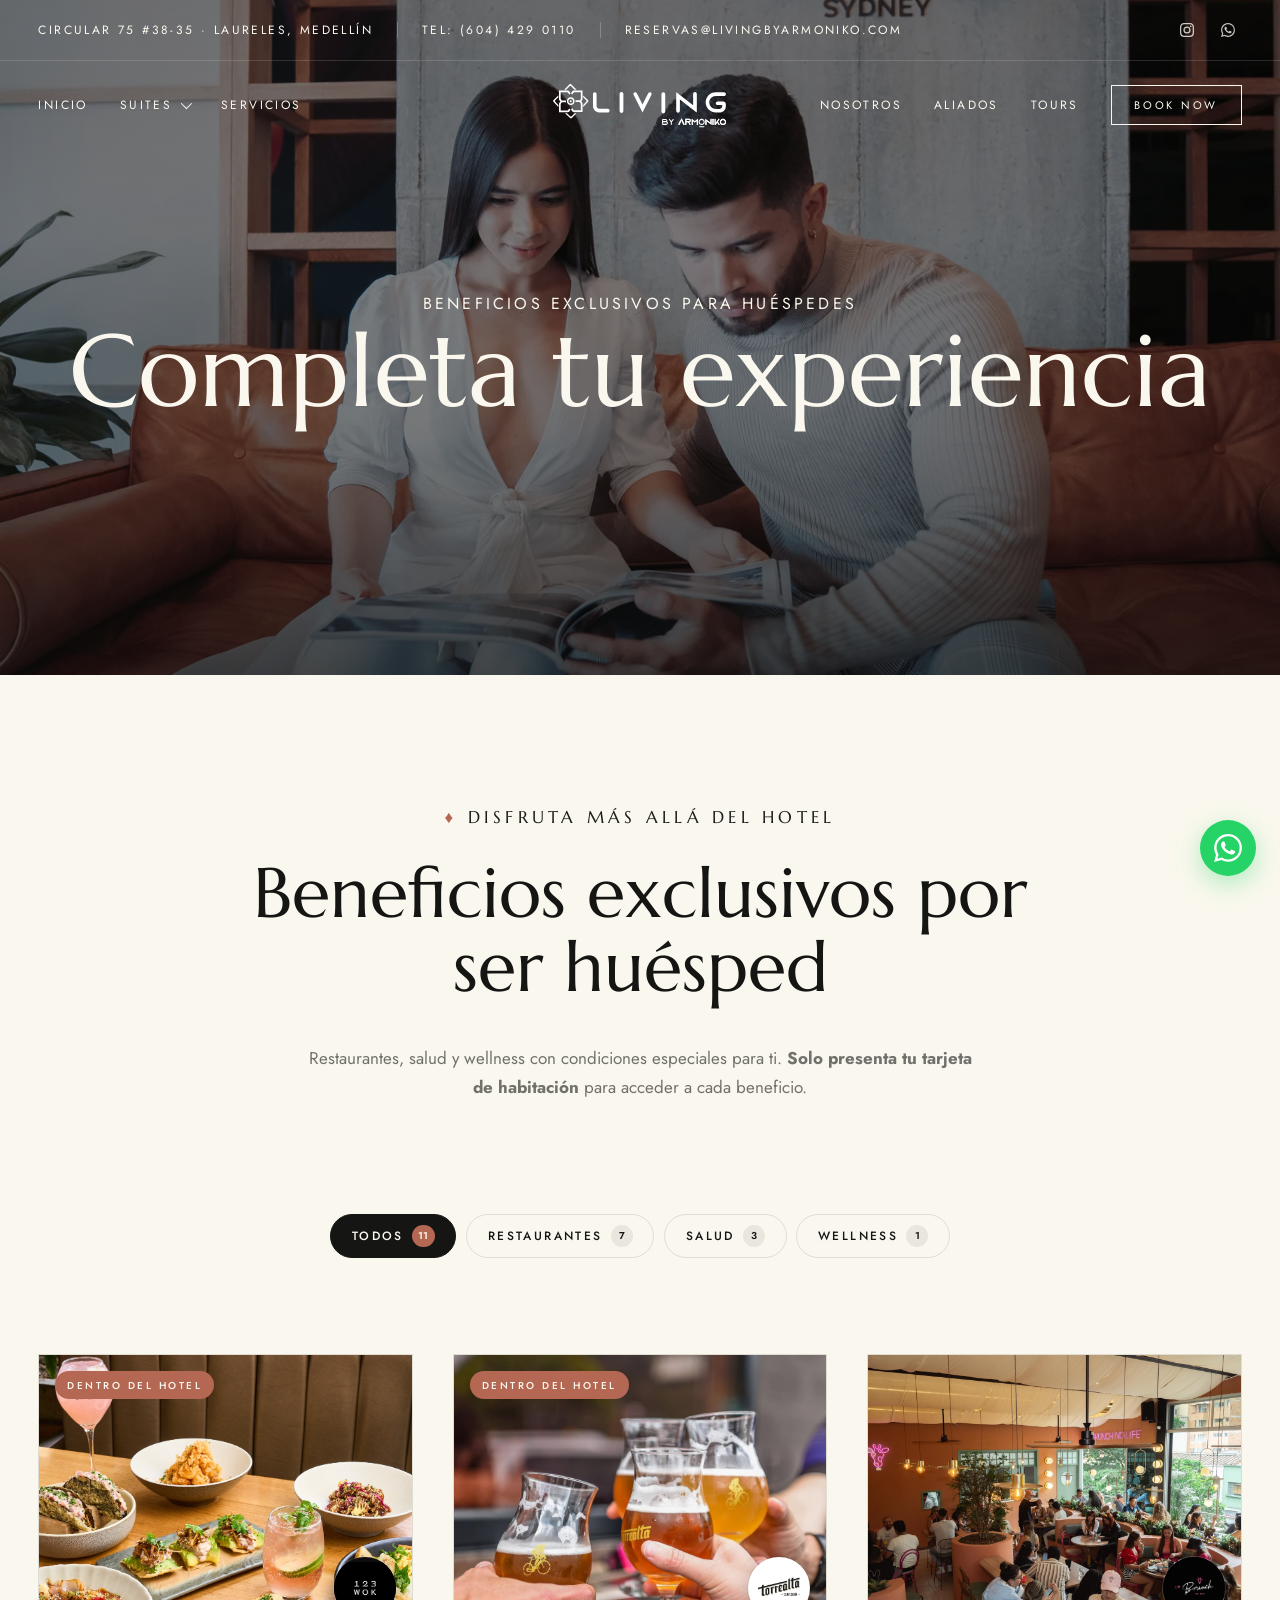
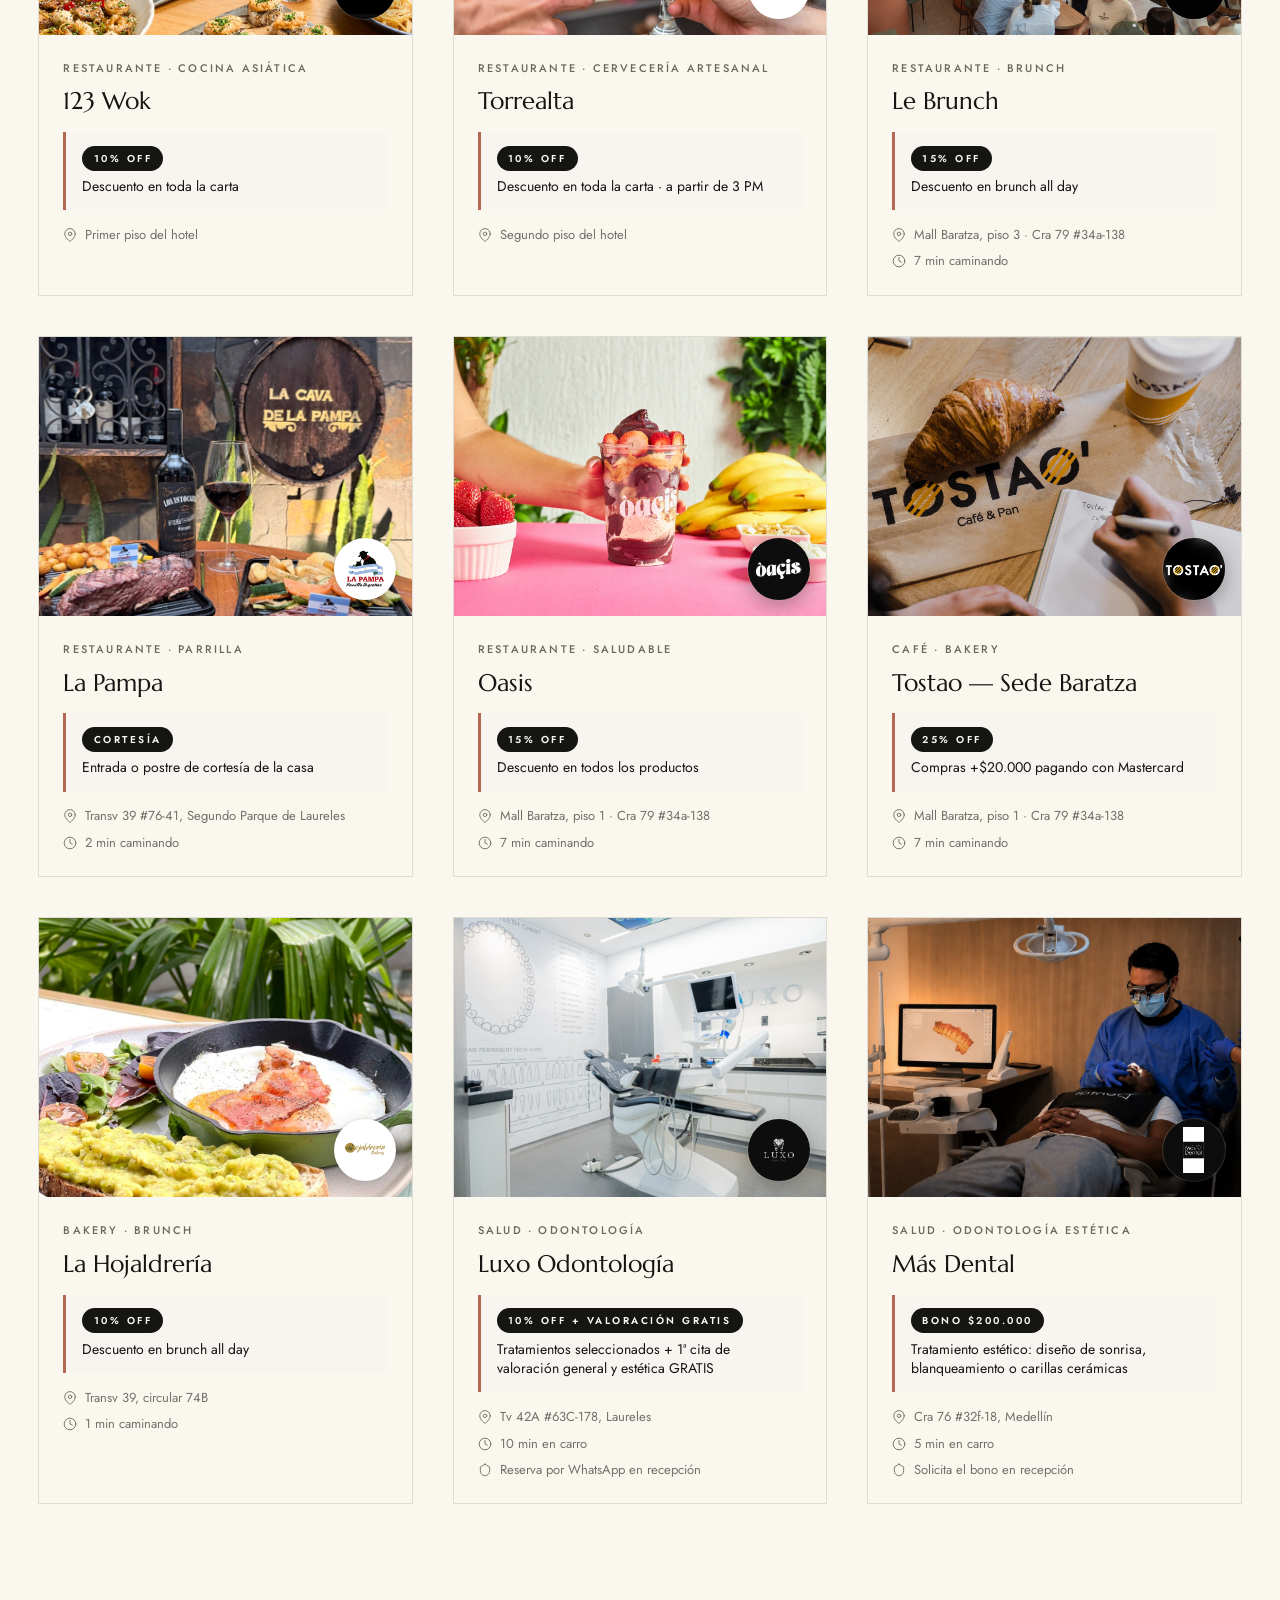
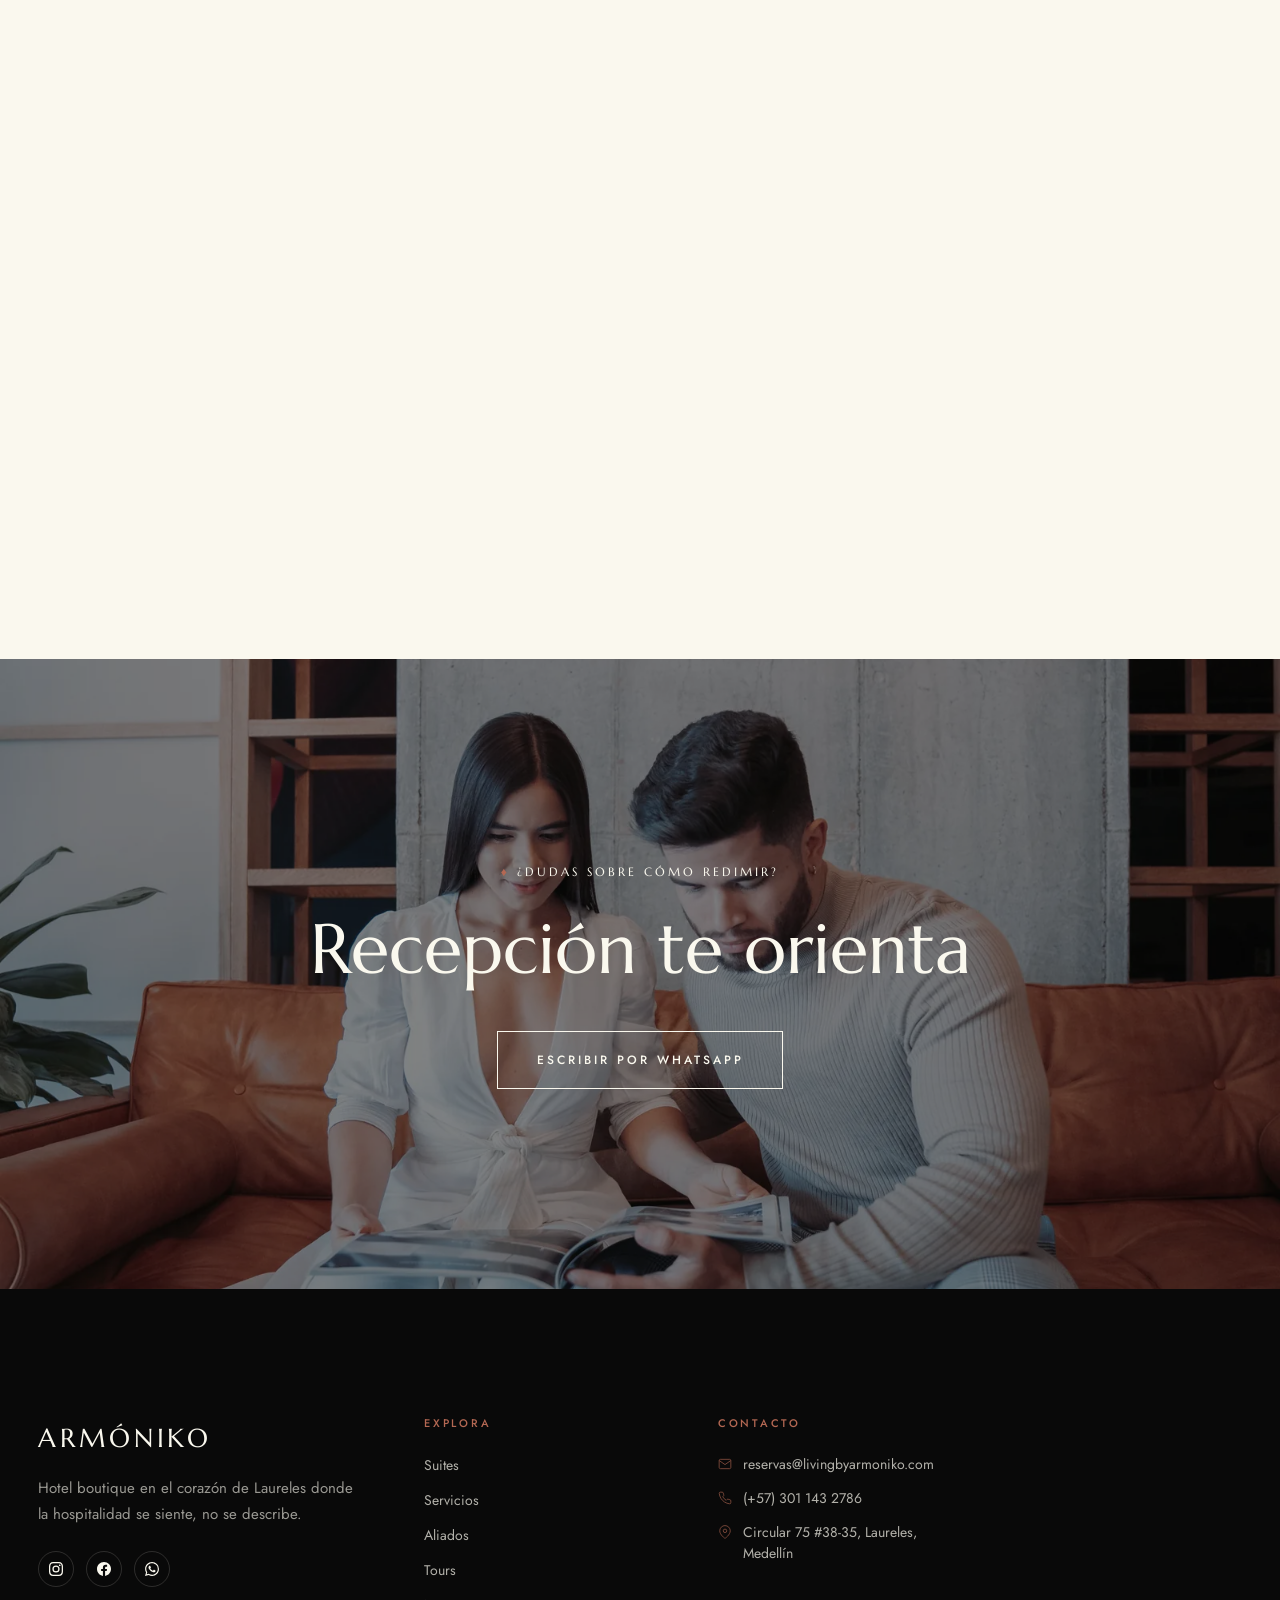
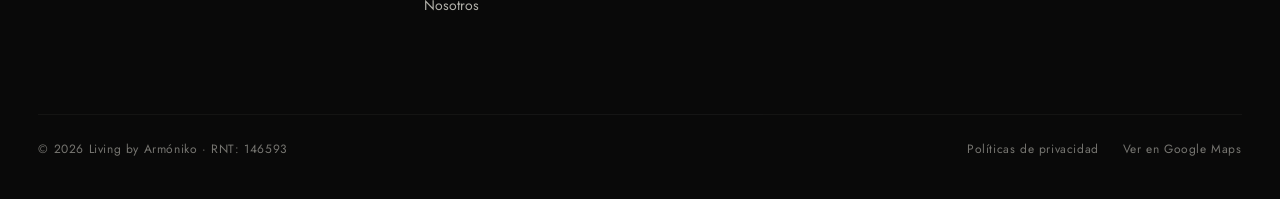
==== aliados.html @ 45898011 "Initial commit — Living by Armóniko sitio web Sitio estático del hotel boutique: home con hero en vi" ====
<!DOCTYPE html>
<html lang="es">
<head>
  <meta charset="UTF-8">
  <meta name="viewport" content="width=device-width, initial-scale=1.0">
  <title>Aliados — Living by Armóniko | Beneficios exclusivos para huéspedes</title>
  <meta name="description" content="Beneficios exclusivos en restaurantes, salud y bienestar al hospedarte en Living by Armóniko. Solo presenta tu tarjeta de habitación.">
  <meta property="og:title" content="Aliados — Living by Armóniko">
  <meta property="og:description" content="Restaurantes, salud y wellness con beneficios exclusivos para nuestros huéspedes.">
  <meta property="og:image" content="img/hotel/hotel-lobby-pareja-relojes-01.webp">
  <link rel="preconnect" href="https://fonts.googleapis.com">
  <link rel="preconnect" href="https://fonts.gstatic.com" crossorigin>
  <link href="https://fonts.googleapis.com/css2?family=Marcellus&family=Jost:wght@300;400;500;600&display=swap" rel="stylesheet">
  <link rel="stylesheet" href="css/variables.css">
  <link rel="stylesheet" href="css/styles.css">
  <script>!function(f,b,e,v,n,t,s){if(f.fbq)return;n=f.fbq=function(){n.callMethod?n.callMethod.apply(n,arguments):n.queue.push(arguments)};if(!f._fbq)f._fbq=n;n.push=n;n.loaded=!0;n.version='2.0';n.queue=[];t=b.createElement(e);t.async=!0;t.src=v;s=b.getElementsByTagName(e)[0];s.parentNode.insertBefore(t,s)}(window,document,'script','https://connect.facebook.net/en_US/fbevents.js');fbq('init','1159909342085786');fbq('track','PageView');</script>
</head>
<body>

  <header class="site-head">
    <div class="topbar">
      <div class="topbar__inner">
        <div class="topbar__left"><span>Circular 75 #38-35 · Laureles, Medellín</span><span class="topbar__divider"></span><span>Tel: (604) 429 0110</span><span class="topbar__divider"></span><a href="mailto:reservas@livingbyarmoniko.com">reservas@livingbyarmoniko.com</a></div>
        <div class="topbar__right"><div class="topbar__socials">
          <a href="https://instagram.com/livingbyarmoniko" target="_blank" rel="noopener" aria-label="Instagram"><svg viewBox="0 0 24 24"><path d="M12 2.163c3.204 0 3.584.012 4.85.07 3.252.148 4.771 1.691 4.919 4.919.058 1.265.069 1.645.069 4.849 0 3.205-.012 3.584-.069 4.849-.149 3.225-1.664 4.771-4.919 4.919-1.266.058-1.644.07-4.85.07-3.204 0-3.584-.012-4.849-.07-3.26-.149-4.771-1.699-4.919-4.92-.058-1.265-.07-1.644-.07-4.849 0-3.204.013-3.583.07-4.849.149-3.227 1.664-4.771 4.919-4.919 1.266-.057 1.645-.069 4.849-.069zM12 0C8.741 0 8.333.014 7.053.072 2.695.272.273 2.69.073 7.052.014 8.333 0 8.741 0 12s.014 3.668.072 4.948c.2 4.358 2.618 6.78 6.98 6.98C8.333 23.986 8.741 24 12 24s3.668-.014 4.948-.072c4.354-.2 6.782-2.618 6.979-6.98.059-1.28.073-1.689.073-4.948s-.014-3.667-.072-4.947c-.196-4.354-2.617-6.78-6.979-6.98C15.668.014 15.259 0 12 0zm0 5.838a6.162 6.162 0 100 12.324 6.162 6.162 0 000-12.324zM12 16a4 4 0 110-8 4 4 0 010 8zm6.406-11.845a1.44 1.44 0 100 2.881 1.44 1.44 0 000-2.881z"/></svg></a>
          <a href="https://wa.link/otwiz2" target="_blank" rel="noopener" aria-label="WhatsApp"><svg viewBox="0 0 24 24"><path d="M17.472 14.382c-.297-.149-1.758-.867-2.03-.967-.273-.099-.471-.148-.67.15-.197.297-.767.966-.94 1.164-.173.199-.347.223-.644.075-.297-.15-1.255-.463-2.39-1.475-.883-.788-1.48-1.761-1.653-2.059-.173-.297-.018-.458.13-.606.134-.133.298-.347.446-.52.149-.174.198-.298.298-.497.099-.198.05-.371-.025-.52-.075-.149-.669-1.612-.916-2.207-.242-.579-.487-.5-.669-.51l-.57-.01c-.198 0-.52.074-.792.372-.272.297-1.04 1.016-1.04 2.479 0 1.462 1.065 2.875 1.213 3.074.149.198 2.096 3.2 5.077 4.487.709.306 1.262.489 1.694.625.712.227 1.36.195 1.871.118.571-.085 1.758-.719 2.006-1.413.248-.694.248-1.289.173-1.413-.074-.124-.272-.198-.57-.347m-5.421 7.403h-.004a9.87 9.87 0 01-5.031-1.378l-.361-.214-3.741.982.998-3.648-.235-.374a9.86 9.86 0 01-1.51-5.26c.001-5.45 4.436-9.884 9.888-9.884 2.64 0 5.122 1.03 6.988 2.898a9.825 9.825 0 012.893 6.994c-.003 5.45-4.437 9.884-9.885 9.884m8.413-18.297A11.815 11.815 0 0012.05 0C5.495 0 .16 5.335.157 11.892c0 2.096.547 4.142 1.588 5.945L.057 24l6.305-1.654a11.882 11.882 0 005.683 1.448h.005c6.554 0 11.89-5.335 11.893-11.893a11.821 11.821 0 00-3.48-8.413z"/></svg></a>
        </div></div>
      </div>
    </div>
    <nav class="nav">
      <div class="nav__left">
        <a href="index.html" class="nav__link">Inicio</a>

        <div class="nav-item">
          <a href="habitaciones.html" class="nav__link has-dropdown">Suites</a>
          <div class="nav-item__panel">
            <a href="habitaciones.html"><span>Todas las suites</span><span class="meta">14</span></a>
            <a href="suite-deluxe.html"><span>Suite Deluxe</span><span class="meta">62 m²</span></a>
            <a href="suite-superior.html"><span>Suite Superior</span><span class="meta">32 m²</span></a>
            <a href="suite-confort.html"><span>Suite Confort</span><span class="meta">27 m²</span></a>
            <a href="suite-estandar.html"><span>Suite Estándar</span><span class="meta">20 m²</span></a>
          </div>
        </div>
        <a href="servicios.html" class="nav__link">Servicios</a>
      </div>
      <a href="index.html" class="logo"><img src="img/ARMONIKO_LOGO-01.svg" alt="Living by Armóniko" class="logo__img" width="180" height="48"></a>
      <div class="nav__right">
        <a href="nosotros.html" class="nav__link">Nosotros</a>
        <a href="aliados.html" class="nav__link">Aliados</a>
        <a href="tours.html" class="nav__link">Tours</a>
        <a href="index.html#reservar" class="nav__cta">Book Now</a>
        <button class="hamburger" aria-label="Menú"><span></span><span></span><span></span></button>
      </div>
    </nav>
  </header>

  <div class="mobile-menu">
    <a href="index.html">Inicio</a>
    <a href="habitaciones.html">Suites</a>
    <a href="servicios.html">Servicios</a>
    <a href="aliados.html">Aliados</a>
    <a href="tours.html">Tours</a>
    <a href="nosotros.html">Nosotros</a>
    <a href="index.html#reservar" class="btn btn--light" style="margin-top:1rem;">Book Now</a>
  </div>

  <!-- HERO -->
  <section class="hero hero--short">
    <div class="hero__media"><img src="img/hotel/hotel-lobby-pareja-relojes-01.webp" alt="Aliados de Living by Armóniko" loading="eager"></div>
    <div class="hero__overlay"></div>
    <div class="hero__content" style="padding-bottom:0;">
      <p class="hero__subtitle">Beneficios exclusivos para huéspedes</p>
      <h1 class="hero__title" data-split-words>Completa tu experiencia</h1>
    </div>
  </section>

  <!-- INTRO -->
  <section class="section section--tight-bottom">
    <div class="container">
      <div class="intro-center reveal">
        <p class="eyebrow eyebrow--center">Disfruta más allá del hotel</p>
        <h2 class="display">Beneficios exclusivos por ser huésped</h2>
        <p style="margin-top:var(--space-md); font-size:var(--fs-body-lg); color:var(--color-text-muted); max-width:680px; margin-left:auto; margin-right:auto;">
          Restaurantes, salud y wellness con condiciones especiales para ti. <strong>Solo presenta tu tarjeta de habitación</strong> para acceder a cada beneficio.
        </p>
      </div>
    </div>
  </section>

  <!-- ============================================ -->
  <!-- FILTROS                                      -->
  <!-- ============================================ -->
  <section style="padding: 0 0 var(--space-md);">
    <div class="container">
      <div class="aliados-filters reveal" role="tablist" aria-label="Filtrar aliados por categoría">
        <button class="aliados-filter is-active" data-filter="all" role="tab" aria-selected="true">
          <span class="aliados-filter__label">Todos</span>
          <span class="aliados-filter__count" data-count-all>11</span>
        </button>
        <button class="aliados-filter" data-filter="restaurantes" role="tab" aria-selected="false">
          <span class="aliados-filter__label">Restaurantes</span>
          <span class="aliados-filter__count" data-count-restaurantes>7</span>
        </button>
        <button class="aliados-filter" data-filter="salud" role="tab" aria-selected="false">
          <span class="aliados-filter__label">Salud</span>
          <span class="aliados-filter__count" data-count-salud>3</span>
        </button>
        <button class="aliados-filter" data-filter="wellness" role="tab" aria-selected="false">
          <span class="aliados-filter__label">Wellness</span>
          <span class="aliados-filter__count" data-count-wellness>1</span>
        </button>
      </div>
    </div>
  </section>

  <!-- ============================================ -->
  <!-- GRID DE ALIADOS                              -->
  <!-- ============================================ -->
  <section class="section" style="padding-top: var(--space-md);">
    <div class="container">
      <div class="aliados-grid" data-aliados-grid>

        <!-- ============ RESTAURANTES ============ -->

        <!-- 123 WOK -->
        <article class="aliado-card reveal" data-category="restaurantes">
          <div class="aliado-card__media">
            <img src="img/aliados/123-wok/foto.jpg" alt="123 Wok — cocina asiática" loading="lazy">
            <span class="aliado-card__badge aliado-card__badge--inside">Dentro del hotel</span>
            <div class="aliado-card__logo aliado-card__logo--dark aliado-card__logo--fill">
              <img src="img/aliados/123-wok/logo.png" alt="Logo 123 Wok">
            </div>
          </div>
          <div class="aliado-card__body">
            <p class="aliado-card__category">Restaurante · Cocina Asiática</p>
            <h3 class="aliado-card__name">123 Wok</h3>
            <div class="aliado-card__benefit">
              <span class="aliado-card__benefit-tag">10% OFF</span>
              <p>Descuento en toda la carta</p>
            </div>
            <ul class="aliado-card__meta">
              <li><svg viewBox="0 0 24 24"><path d="M21 10c0 7-9 13-9 13s-9-6-9-13a9 9 0 0 1 18 0z"/><circle cx="12" cy="10" r="3"/></svg>Primer piso del hotel</li>
            </ul>
          </div>
        </article>

        <!-- TORREALTA -->
        <article class="aliado-card reveal" data-category="restaurantes">
          <div class="aliado-card__media">
            <img src="img/aliados/torrealta/foto.jpg" alt="Torrealta Cervecería" loading="lazy">
            <span class="aliado-card__badge aliado-card__badge--inside">Dentro del hotel</span>
            <div class="aliado-card__logo aliado-card__logo--light">
              <img src="img/aliados/torrealta/logo.jpg" alt="Logo Torrealta">
            </div>
          </div>
          <div class="aliado-card__body">
            <p class="aliado-card__category">Restaurante · Cervecería Artesanal</p>
            <h3 class="aliado-card__name">Torrealta</h3>
            <div class="aliado-card__benefit">
              <span class="aliado-card__benefit-tag">10% OFF</span>
              <p>Descuento en toda la carta · a partir de 3 PM</p>
            </div>
            <ul class="aliado-card__meta">
              <li><svg viewBox="0 0 24 24"><path d="M21 10c0 7-9 13-9 13s-9-6-9-13a9 9 0 0 1 18 0z"/><circle cx="12" cy="10" r="3"/></svg>Segundo piso del hotel</li>
            </ul>
          </div>
        </article>

        <!-- LE BRUNCH -->
        <article class="aliado-card reveal" data-category="restaurantes">
          <div class="aliado-card__media">
            <img src="img/aliados/le-brunch/foto.jpg" alt="Le Brunch" loading="lazy">
            <div class="aliado-card__logo aliado-card__logo--dark aliado-card__logo--fill">
              <img src="img/aliados/le-brunch/logo.png" alt="Logo Le Brunch">
            </div>
          </div>
          <div class="aliado-card__body">
            <p class="aliado-card__category">Restaurante · Brunch</p>
            <h3 class="aliado-card__name">Le Brunch</h3>
            <div class="aliado-card__benefit">
              <span class="aliado-card__benefit-tag">15% OFF</span>
              <p>Descuento en brunch all day</p>
            </div>
            <ul class="aliado-card__meta">
              <li><svg viewBox="0 0 24 24"><path d="M21 10c0 7-9 13-9 13s-9-6-9-13a9 9 0 0 1 18 0z"/><circle cx="12" cy="10" r="3"/></svg>Mall Baratza, piso 3 · Cra 79 #34a-138</li>
              <li><svg viewBox="0 0 24 24"><circle cx="12" cy="12" r="10"/><polyline points="12 6 12 12 16 14"/></svg>7 min caminando</li>
            </ul>
          </div>
        </article>

        <!-- LA PAMPA -->
        <article class="aliado-card reveal" data-category="restaurantes">
          <div class="aliado-card__media">
            <img src="img/aliados/la-pampa/foto.jpg" alt="La Pampa Parrilla" loading="lazy">
            <div class="aliado-card__logo aliado-card__logo--light">
              <img src="img/aliados/la-pampa/logo.jpg" alt="Logo La Pampa">
            </div>
          </div>
          <div class="aliado-card__body">
            <p class="aliado-card__category">Restaurante · Parrilla</p>
            <h3 class="aliado-card__name">La Pampa</h3>
            <div class="aliado-card__benefit">
              <span class="aliado-card__benefit-tag">Cortesía</span>
              <p>Entrada o postre de cortesía de la casa</p>
            </div>
            <ul class="aliado-card__meta">
              <li><svg viewBox="0 0 24 24"><path d="M21 10c0 7-9 13-9 13s-9-6-9-13a9 9 0 0 1 18 0z"/><circle cx="12" cy="10" r="3"/></svg>Transv 39 #76-41, Segundo Parque de Laureles</li>
              <li><svg viewBox="0 0 24 24"><circle cx="12" cy="12" r="10"/><polyline points="12 6 12 12 16 14"/></svg>2 min caminando</li>
            </ul>
          </div>
        </article>

        <!-- OASIS -->
        <article class="aliado-card reveal" data-category="restaurantes">
          <div class="aliado-card__media">
            <img src="img/aliados/oasis/foto.jpg" alt="Oasis" loading="lazy">
            <div class="aliado-card__logo aliado-card__logo--dark">
              <img src="img/aliados/oasis/logo.png" alt="Logo Oasis">
            </div>
          </div>
          <div class="aliado-card__body">
            <p class="aliado-card__category">Restaurante · Saludable</p>
            <h3 class="aliado-card__name">Oasis</h3>
            <div class="aliado-card__benefit">
              <span class="aliado-card__benefit-tag">15% OFF</span>
              <p>Descuento en todos los productos</p>
            </div>
            <ul class="aliado-card__meta">
              <li><svg viewBox="0 0 24 24"><path d="M21 10c0 7-9 13-9 13s-9-6-9-13a9 9 0 0 1 18 0z"/><circle cx="12" cy="10" r="3"/></svg>Mall Baratza, piso 1 · Cra 79 #34a-138</li>
              <li><svg viewBox="0 0 24 24"><circle cx="12" cy="12" r="10"/><polyline points="12 6 12 12 16 14"/></svg>7 min caminando</li>
            </ul>
          </div>
        </article>

        <!-- TOSTAO -->
        <article class="aliado-card reveal" data-category="restaurantes">
          <div class="aliado-card__media">
            <img src="img/aliados/tostao/foto.png" alt="Tostao Café" loading="lazy">
            <div class="aliado-card__logo aliado-card__logo--dark aliado-card__logo--fill">
              <img src="img/aliados/tostao/logo.webp" alt="Logo Tostao">
            </div>
          </div>
          <div class="aliado-card__body">
            <p class="aliado-card__category">Café · Bakery</p>
            <h3 class="aliado-card__name">Tostao — Sede Baratza</h3>
            <div class="aliado-card__benefit">
              <span class="aliado-card__benefit-tag">25% OFF</span>
              <p>Compras +$20.000 pagando con Mastercard</p>
            </div>
            <ul class="aliado-card__meta">
              <li><svg viewBox="0 0 24 24"><path d="M21 10c0 7-9 13-9 13s-9-6-9-13a9 9 0 0 1 18 0z"/><circle cx="12" cy="10" r="3"/></svg>Mall Baratza, piso 1 · Cra 79 #34a-138</li>
              <li><svg viewBox="0 0 24 24"><circle cx="12" cy="12" r="10"/><polyline points="12 6 12 12 16 14"/></svg>7 min caminando</li>
            </ul>
          </div>
        </article>

        <!-- LA HOJALDRERÍA -->
        <article class="aliado-card reveal" data-category="restaurantes">
          <div class="aliado-card__media">
            <img src="img/aliados/la-hojaldreria/foto.jpg" alt="La Hojaldrería" loading="lazy">
            <div class="aliado-card__logo aliado-card__logo--light">
              <img src="img/aliados/la-hojaldreria/logo.jpg" alt="Logo La Hojaldrería">
            </div>
          </div>
          <div class="aliado-card__body">
            <p class="aliado-card__category">Bakery · Brunch</p>
            <h3 class="aliado-card__name">La Hojaldrería</h3>
            <div class="aliado-card__benefit">
              <span class="aliado-card__benefit-tag">10% OFF</span>
              <p>Descuento en brunch all day</p>
            </div>
            <ul class="aliado-card__meta">
              <li><svg viewBox="0 0 24 24"><path d="M21 10c0 7-9 13-9 13s-9-6-9-13a9 9 0 0 1 18 0z"/><circle cx="12" cy="10" r="3"/></svg>Transv 39, circular 74B</li>
              <li><svg viewBox="0 0 24 24"><circle cx="12" cy="12" r="10"/><polyline points="12 6 12 12 16 14"/></svg>1 min caminando</li>
            </ul>
          </div>
        </article>

        <!-- ============ SALUD ============ -->

        <!-- LUXO ODONTOLOGÍA -->
        <article class="aliado-card reveal" data-category="salud">
          <div class="aliado-card__media">
            <img src="img/aliados/luxo/foto.jpg" alt="Luxo Odontología" loading="lazy">
            <div class="aliado-card__logo aliado-card__logo--dark">
              <img src="img/aliados/luxo/logo.png" alt="Logo Luxo Odontología">
            </div>
          </div>
          <div class="aliado-card__body">
            <p class="aliado-card__category">Salud · Odontología</p>
            <h3 class="aliado-card__name">Luxo Odontología</h3>
            <div class="aliado-card__benefit">
              <span class="aliado-card__benefit-tag">10% OFF + Valoración gratis</span>
              <p>Tratamientos seleccionados + 1ª cita de valoración general y estética GRATIS</p>
            </div>
            <ul class="aliado-card__meta">
              <li><svg viewBox="0 0 24 24"><path d="M21 10c0 7-9 13-9 13s-9-6-9-13a9 9 0 0 1 18 0z"/><circle cx="12" cy="10" r="3"/></svg>Tv 42A #63C-178, Laureles</li>
              <li><svg viewBox="0 0 24 24"><circle cx="12" cy="12" r="10"/><polyline points="12 6 12 12 16 14"/></svg>10 min en carro</li>
              <li><svg viewBox="0 0 24 24"><path d="M12 2L4 7v6c0 5 3.5 8.5 8 9 4.5-.5 8-4 8-9V7l-8-5z"/></svg>Reserva por WhatsApp en recepción</li>
            </ul>
          </div>
        </article>

        <!-- MÁS DENTAL -->
        <article class="aliado-card reveal" data-category="salud">
          <div class="aliado-card__media">
            <img src="img/aliados/mas-dental/foto.jpg" alt="Más Dental Odontología" loading="lazy">
            <div class="aliado-card__logo aliado-card__logo--dark">
              <img src="img/aliados/mas-dental/logo.png" alt="Logo Más Dental">
            </div>
          </div>
          <div class="aliado-card__body">
            <p class="aliado-card__category">Salud · Odontología Estética</p>
            <h3 class="aliado-card__name">Más Dental</h3>
            <div class="aliado-card__benefit">
              <span class="aliado-card__benefit-tag">Bono $200.000</span>
              <p>Tratamiento estético: diseño de sonrisa, blanqueamiento o carillas cerámicas</p>
            </div>
            <ul class="aliado-card__meta">
              <li><svg viewBox="0 0 24 24"><path d="M21 10c0 7-9 13-9 13s-9-6-9-13a9 9 0 0 1 18 0z"/><circle cx="12" cy="10" r="3"/></svg>Cra 76 #32f-18, Medellín</li>
              <li><svg viewBox="0 0 24 24"><circle cx="12" cy="12" r="10"/><polyline points="12 6 12 12 16 14"/></svg>5 min en carro</li>
              <li><svg viewBox="0 0 24 24"><path d="M12 2L4 7v6c0 5 3.5 8.5 8 9 4.5-.5 8-4 8-9V7l-8-5z"/></svg>Solicita el bono en recepción</li>
            </ul>
          </div>
        </article>

        <!-- SAMAAR ESTÉTICA -->
        <article class="aliado-card reveal" data-category="salud">
          <div class="aliado-card__media">
            <img src="img/aliados/samaar-estetica/foto.jpg" alt="Samaar Estética" loading="lazy">
            <div class="aliado-card__logo aliado-card__logo--dark">
              <img src="img/aliados/samaar-estetica/logo.png" alt="Logo Samaar">
            </div>
          </div>
          <div class="aliado-card__body">
            <p class="aliado-card__category">Salud · Estética</p>
            <h3 class="aliado-card__name">Samaar Estética</h3>
            <div class="aliado-card__benefit">
              <span class="aliado-card__benefit-tag">Precios exclusivos</span>
              <p>Tratamientos estéticos y paquete de recuperación post-quirúrgica</p>
            </div>
            <ul class="aliado-card__meta">
              <li><svg viewBox="0 0 24 24"><path d="M21 10c0 7-9 13-9 13s-9-6-9-13a9 9 0 0 1 18 0z"/><circle cx="12" cy="10" r="3"/></svg>Cra 79 #37-37, Laureles</li>
              <li><svg viewBox="0 0 24 24"><circle cx="12" cy="12" r="10"/><polyline points="12 6 12 12 16 14"/></svg>5 min caminando</li>
              <li><svg viewBox="0 0 24 24"><path d="M12 2L4 7v6c0 5 3.5 8.5 8 9 4.5-.5 8-4 8-9V7l-8-5z"/></svg>Pregunta por el portafolio Living en recepción</li>
            </ul>
          </div>
        </article>

        <!-- ============ WELLNESS ============ -->

        <!-- SAMAAR YOGA -->
        <article class="aliado-card reveal" data-category="wellness">
          <div class="aliado-card__media">
            <img src="img/aliados/samaar-yoga/foto.jpg" alt="Samaar Yoga" loading="lazy">
            <div class="aliado-card__logo aliado-card__logo--dark">
              <img src="img/aliados/samaar-yoga/logo.png" alt="Logo Samaar Yoga">
            </div>
          </div>
          <div class="aliado-card__body">
            <p class="aliado-card__category">Wellness · Yoga & Pilates</p>
            <h3 class="aliado-card__name">Samaar Yoga</h3>
            <div class="aliado-card__benefit">
              <span class="aliado-card__benefit-tag">Tarifas exclusivas</span>
              <p>Clases de yoga, pilates y experiencias de sauna</p>
            </div>
            <ul class="aliado-card__meta">
              <li><svg viewBox="0 0 24 24"><path d="M21 10c0 7-9 13-9 13s-9-6-9-13a9 9 0 0 1 18 0z"/><circle cx="12" cy="10" r="3"/></svg>Cra 79 #37-37, Laureles</li>
              <li><svg viewBox="0 0 24 24"><circle cx="12" cy="12" r="10"/><polyline points="12 6 12 12 16 14"/></svg>5 min caminando</li>
              <li><svg viewBox="0 0 24 24"><path d="M12 2L4 7v6c0 5 3.5 8.5 8 9 4.5-.5 8-4 8-9V7l-8-5z"/></svg>Pregunta por el portafolio Living en recepción</li>
            </ul>
          </div>
        </article>

      </div>

      <!-- Estado vacío al filtrar -->
      <div class="aliados-empty" data-aliados-empty hidden>
        <p>Pronto sumaremos más aliados en esta categoría.</p>
      </div>
    </div>
  </section>

  <!-- CTA -->
  <section class="cta">
    <div class="cta__media"><img src="img/hotel/hotel-lobby-pareja-relojes-01.webp" alt="Lobby Living by Armóniko"></div>
    <div class="cta__content reveal">
      <p class="eyebrow eyebrow--center" style="color:var(--cream);">¿Dudas sobre cómo redimir?</p>
      <h2 class="cta__title">Recepción te orienta</h2>
      <a href="https://wa.link/otwiz2" target="_blank" rel="noopener" class="btn btn--light">Escribir por WhatsApp</a>
    </div>
  </section>

  <!-- FOOTER -->
  <footer class="footer">
    <div class="container container-wide">
      <div class="footer__grid">
        <div><div class="footer__brand-name">Armóniko</div><p class="footer__tagline">Hotel boutique en el corazón de Laureles donde la hospitalidad se siente, no se describe.</p><div class="footer__socials">
          <a href="https://instagram.com/livingbyarmoniko" target="_blank" rel="noopener" aria-label="Instagram"><svg viewBox="0 0 24 24"><path d="M12 2.163c3.204 0 3.584.012 4.85.07 3.252.148 4.771 1.691 4.919 4.919.058 1.265.069 1.645.069 4.849 0 3.205-.012 3.584-.069 4.849-.149 3.225-1.664 4.771-4.919 4.919-1.266.058-1.644.07-4.85.07-3.204 0-3.584-.012-4.849-.07-3.26-.149-4.771-1.699-4.919-4.92-.058-1.265-.07-1.644-.07-4.849 0-3.204.013-3.583.07-4.849.149-3.227 1.664-4.771 4.919-4.919 1.266-.057 1.645-.069 4.849-.069zM12 0C8.741 0 8.333.014 7.053.072 2.695.272.273 2.69.073 7.052.014 8.333 0 8.741 0 12s.014 3.668.072 4.948c.2 4.358 2.618 6.78 6.98 6.98C8.333 23.986 8.741 24 12 24s3.668-.014 4.948-.072c4.354-.2 6.782-2.618 6.979-6.98.059-1.28.073-1.689.073-4.948s-.014-3.667-.072-4.947c-.196-4.354-2.617-6.78-6.979-6.98C15.668.014 15.259 0 12 0zm0 5.838a6.162 6.162 0 100 12.324 6.162 6.162 0 000-12.324zM12 16a4 4 0 110-8 4 4 0 010 8zm6.406-11.845a1.44 1.44 0 100 2.881 1.44 1.44 0 000-2.881z"/></svg></a>
          <a href="https://www.facebook.com/livingbyarmoniko" target="_blank" rel="noopener" aria-label="Facebook"><svg viewBox="0 0 24 24"><path d="M24 12.073c0-6.627-5.373-12-12-12s-12 5.373-12 12c0 5.99 4.388 10.954 10.125 11.854v-8.385H7.078v-3.47h3.047V9.43c0-3.007 1.792-4.669 4.533-4.669 1.312 0 2.686.235 2.686.235v2.953H15.83c-1.491 0-1.956.925-1.956 1.874v2.25h3.328l-.532 3.47h-2.796v8.385C19.612 23.027 24 18.062 24 12.073z"/></svg></a>
          <a href="https://wa.link/otwiz2" target="_blank" rel="noopener" aria-label="WhatsApp"><svg viewBox="0 0 24 24"><path d="M17.472 14.382c-.297-.149-1.758-.867-2.03-.967-.273-.099-.471-.148-.67.15-.197.297-.767.966-.94 1.164-.173.199-.347.223-.644.075-.297-.15-1.255-.463-2.39-1.475-.883-.788-1.48-1.761-1.653-2.059-.173-.297-.018-.458.13-.606.134-.133.298-.347.446-.52.149-.174.198-.298.298-.497.099-.198.05-.371-.025-.52-.075-.149-.669-1.612-.916-2.207-.242-.579-.487-.5-.669-.51l-.57-.01c-.198 0-.52.074-.792.372-.272.297-1.04 1.016-1.04 2.479 0 1.462 1.065 2.875 1.213 3.074.149.198 2.096 3.2 5.077 4.487.709.306 1.262.489 1.694.625.712.227 1.36.195 1.871.118.571-.085 1.758-.719 2.006-1.413.248-.694.248-1.289.173-1.413-.074-.124-.272-.198-.57-.347m-5.421 7.403h-.004a9.87 9.87 0 01-5.031-1.378l-.361-.214-3.741.982.998-3.648-.235-.374a9.86 9.86 0 01-1.51-5.26c.001-5.45 4.436-9.884 9.888-9.884 2.64 0 5.122 1.03 6.988 2.898a9.825 9.825 0 012.893 6.994c-.003 5.45-4.437 9.884-9.885 9.884m8.413-18.297A11.815 11.815 0 0012.05 0C5.495 0 .16 5.335.157 11.892c0 2.096.547 4.142 1.588 5.945L.057 24l6.305-1.654a11.882 11.882 0 005.683 1.448h.005c6.554 0 11.89-5.335 11.893-11.893a11.821 11.821 0 00-3.48-8.413z"/></svg></a>
        </div></div>
        <div><h5 class="footer__heading">Explora</h5><div class="footer__links"><a href="habitaciones.html" class="footer__link">Suites</a><a href="servicios.html" class="footer__link">Servicios</a><a href="aliados.html" class="footer__link">Aliados</a><a href="tours.html" class="footer__link">Tours</a><a href="nosotros.html" class="footer__link">Nosotros</a></div></div>
        <div>
          <h5 class="footer__heading">Contacto</h5>
          <div class="footer__contact-row"><svg viewBox="0 0 24 24"><path d="M4 4h16c1.1 0 2 .9 2 2v12c0 1.1-.9 2-2 2H4c-1.1 0-2-.9-2-2V6c0-1.1.9-2 2-2z"/><polyline points="22,6 12,13 2,6"/></svg><a href="mailto:reservas@livingbyarmoniko.com">reservas@livingbyarmoniko.com</a></div>
          <div class="footer__contact-row"><svg viewBox="0 0 24 24"><path d="M22 16.92v3a2 2 0 0 1-2.18 2 19.79 19.79 0 0 1-8.63-3.07 19.5 19.5 0 0 1-6-6 19.79 19.79 0 0 1-3.07-8.67A2 2 0 0 1 4.11 2h3a2 2 0 0 1 2 1.72c.127.96.361 1.903.7 2.81a2 2 0 0 1-.45 2.11L8.09 9.91a16 16 0 0 0 6 6l1.27-1.27a2 2 0 0 1 2.11-.45c.907.339 1.85.573 2.81.7A2 2 0 0 1 22 16.92z"/></svg><span>(+57) 301 143 2786</span></div>
          <div class="footer__contact-row"><svg viewBox="0 0 24 24"><path d="M21 10c0 7-9 13-9 13s-9-6-9-13a9 9 0 0 1 18 0z"/><circle cx="12" cy="10" r="3"/></svg><span>Circular 75 #38-35, Laureles, Medellín</span></div>
        </div>
      </div>
      <div class="footer__bottom"><span>© 2026 Living by Armóniko · RNT: 146593</span><div style="display:flex;gap:1.5rem;align-items:center;"><a href="politicas-de-privacidad.html">Políticas de privacidad</a><a href="https://maps.app.goo.gl/2tqL7MKpeCZeQSSbA" target="_blank" rel="noopener">Ver en Google Maps</a></div></div>
    </div>
  </footer>

  <a href="https://wa.link/otwiz2" target="_blank" rel="noopener" class="wa-float" aria-label="WhatsApp"><svg viewBox="0 0 24 24"><path d="M17.472 14.382c-.297-.149-1.758-.867-2.03-.967-.273-.099-.471-.148-.67.15-.197.297-.767.966-.94 1.164-.173.199-.347.223-.644.075-.297-.15-1.255-.463-2.39-1.475-.883-.788-1.48-1.761-1.653-2.059-.173-.297-.018-.458.13-.606.134-.133.298-.347.446-.52.149-.174.198-.298.298-.497.099-.198.05-.371-.025-.52-.075-.149-.669-1.612-.916-2.207-.242-.579-.487-.5-.669-.51l-.57-.01c-.198 0-.52.074-.792.372-.272.297-1.04 1.016-1.04 2.479 0 1.462 1.065 2.875 1.213 3.074.149.198 2.096 3.2 5.077 4.487.709.306 1.262.489 1.694.625.712.227 1.36.195 1.871.118.571-.085 1.758-.719 2.006-1.413.248-.694.248-1.289.173-1.413-.074-.124-.272-.198-.57-.347m-5.421 7.403h-.004a9.87 9.87 0 01-5.031-1.378l-.361-.214-3.741.982.998-3.648-.235-.374a9.86 9.86 0 01-1.51-5.26c.001-5.45 4.436-9.884 9.888-9.884 2.64 0 5.122 1.03 6.988 2.898a9.825 9.825 0 012.893 6.994c-.003 5.45-4.437 9.884-9.885 9.884m8.413-18.297A11.815 11.815 0 0012.05 0C5.495 0 .16 5.335.157 11.892c0 2.096.547 4.142 1.588 5.945L.057 24l6.305-1.654a11.882 11.882 0 005.683 1.448h.005c6.554 0 11.89-5.335 11.893-11.893a11.821 11.821 0 00-3.48-8.413z"/></svg></a>

  <script src="js/main.js"></script>
</body>
</html>
---- css/variables.css ----
/* =============================================
   LIVING BY ARMONIKO
   Design tokens replicating The Charlee's
   cinematic warm-luxury aesthetic
   ============================================= */

:root {
  /* === CORE PALETTE (from The Charlee) === */
  --cream:         #FAF8EE;  /* main background — warm cream */
  --cream-soft:    #F8F5F1;  /* alternate section bg */
  --ink:           #151514;  /* primary text / deep near-black */
  --ink-soft:      #1A1B1A;  /* body text */
  --olive:         #68695B;  /* accent — warm olive */
  --olive-deep:    #424237;  /* accent — dark olive */
  --terra:         #B46853;  /* accent — warm terracotta */
  --dark:          #090909;  /* ultra dark (hero overlays, dark sections) */

  /* Semantic */
  --color-bg:          var(--cream);
  --color-bg-alt:      var(--cream-soft);
  --color-bg-dark:     var(--dark);
  --color-text:        var(--ink-soft);
  --color-text-dark-bg: var(--cream);
  --color-text-muted:  rgba(21,21,20,0.6);
  --color-text-subtle: rgba(21,21,20,0.45);
  --color-accent:      var(--olive);
  --color-accent-2:    var(--terra);
  --color-border:      rgba(21,21,20,0.12);
  --color-border-dark: rgba(250,248,238,0.12);

  --color-overlay:       rgba(9,9,9,0.35);
  --color-overlay-heavy: rgba(9,9,9,0.6);

  /* === TYPOGRAPHY === */
  /* Display serif — Marcellus (The Charlee uses this exactly) */
  --font-display: 'Marcellus', 'Cormorant Garamond', Georgia, serif;
  /* Body sans — Jost (The Charlee uses this exactly) */
  --font-body:    'Jost', system-ui, -apple-system, sans-serif;

  --fs-hero:     clamp(3.5rem, 8vw, 7rem);
  --fs-display:  clamp(2.8rem, 5.5vw, 4.75rem);
  --fs-h1:       clamp(2.2rem, 3.6vw, 3rem);
  --fs-h2:       clamp(1.9rem, 2.8vw, 2.375rem);   /* ~38px */
  --fs-h3:       clamp(1.4rem, 2vw, 1.75rem);
  --fs-h4:       clamp(1.1rem, 1.3vw, 1.25rem);
  --fs-body:     0.9375rem;    /* 15px */
  --fs-body-lg:  1.0625rem;    /* 17px */
  --fs-small:    0.8125rem;
  --fs-tag:      0.75rem;

  --fw-light:    300;
  --fw-regular:  400;
  --fw-medium:   500;
  --fw-semibold: 600;

  --lh-display:  1.05;
  --lh-heading:  1.2;
  --lh-body:     1.7;

  --ls-display:  0;
  --ls-heading:  0;
  --ls-tag:      0.2em;
  --ls-wider:    0.25em;

  /* === SPACING === */
  --space-xs:    0.5rem;
  --space-sm:    1rem;
  --space-md:    1.5rem;
  --space-lg:    2.5rem;
  --space-xl:    4rem;
  --space-2xl:   6rem;
  --space-3xl:   8rem;
  --space-section: clamp(5rem, 10vw, 8rem);

  /* === LAYOUT === */
  --container:      1280px;
  --container-wide: 1440px;
  --container-narrow: 820px;
  --gutter:         clamp(1.25rem, 3vw, 2.5rem);

  /* === RADIUS === */
  --radius-none: 0;
  --radius-sm:   2px;
  --radius-pill: 9999px;

  /* === SHADOWS === */
  --shadow-soft:  0 4px 30px rgba(21,21,20,0.06);
  --shadow-med:   0 12px 40px rgba(21,21,20,0.12);
  --shadow-deep:  0 20px 60px rgba(9,9,9,0.3);

  /* === MOTION === */
  --ease-out:      cubic-bezier(0.16, 1, 0.3, 1);
  --ease-in-out:   cubic-bezier(0.65, 0, 0.35, 1);
  --ease-smooth:   cubic-bezier(0.4, 0, 0.2, 1);
  --duration-fast: 0.3s;
  --duration:      0.6s;
  --duration-slow: 1s;

  /* === Z-INDEX === */
  --z-header:  100;
  --z-overlay: 200;
  --z-modal:   300;
  --z-toast:   400;
}
---- css/styles.css ----
/* =============================================
   LIVING BY ARMONIKO — Main Styles v2
   Replicating The Charlee's layout, spacing,
   typography and interaction patterns
   ============================================= */

/* ---------- RESET ---------- */
*, *::before, *::after { box-sizing: border-box; margin: 0; padding: 0; }

html {
  scroll-behavior: smooth;
  -webkit-font-smoothing: antialiased;
  -moz-osx-font-smoothing: grayscale;
  text-rendering: optimizeLegibility;
}

body {
  font-family: var(--font-body);
  font-size: var(--fs-body);
  font-weight: var(--fw-regular);
  line-height: var(--lh-body);
  color: var(--color-text);
  background-color: var(--color-bg);
  overflow-x: hidden;
}

img { max-width: 100%; height: auto; display: block; }
a { text-decoration: none; color: inherit; transition: color var(--duration-fast) var(--ease-smooth); }
button { cursor: pointer; border: none; background: none; font-family: inherit; }
ul, ol { list-style: none; }
input, textarea, select { font-family: inherit; color: inherit; }

::selection { background: var(--olive); color: var(--cream); }

/* ---------- TYPOGRAPHY ---------- */
h1, h2, h3, h4, h5, h6 {
  font-family: var(--font-display);
  font-weight: var(--fw-regular);
  line-height: var(--lh-heading);
  letter-spacing: var(--ls-heading);
  color: var(--ink);
}

h1 { font-size: var(--fs-h1); }
h2 { font-size: var(--fs-h2); }
h3 { font-size: var(--fs-h3); }
h4 { font-size: var(--fs-h4); }

p { line-height: var(--lh-body); }

.display { font-size: var(--fs-display); line-height: var(--lh-display); }
.hero-title { font-size: var(--fs-hero); line-height: var(--lh-display); }

/* Tag / eyebrow label with diamond */
.eyebrow {
  font-family: var(--font-display);
  font-size: var(--fs-tag);
  font-weight: var(--fw-regular);
  letter-spacing: var(--ls-wider);
  text-transform: uppercase;
  color: var(--ink);
  display: inline-flex;
  align-items: center;
  gap: 0.6em;
  margin-bottom: var(--space-md);
}

.eyebrow::before {
  content: '♦';
  color: var(--terra);
  font-size: 1em;
  line-height: 1;
}

.eyebrow--light { color: var(--cream); }
.eyebrow--center { justify-content: center; }

/* ---------- CONTAINERS ---------- */
.container {
  width: 100%;
  max-width: var(--container);
  margin: 0 auto;
  padding: 0 var(--gutter);
}

.container-wide { width: 100%; max-width: var(--container-wide); margin: 0 auto; }
.container-narrow { max-width: var(--container-narrow); }

.section { padding: var(--space-section) 0; }
.section-sm { padding: var(--space-2xl) 0; }

/* ---------- BUTTONS ---------- */
.btn {
  display: inline-flex;
  align-items: center;
  justify-content: center;
  gap: 0.75rem;
  font-family: var(--font-body);
  font-size: var(--fs-tag);
  font-weight: var(--fw-medium);
  letter-spacing: var(--ls-wider);
  text-transform: uppercase;
  padding: 1.1rem 2.4rem;
  border: 1px solid currentColor;
  background: transparent;
  color: var(--ink);
  transition: all var(--duration-fast) var(--ease-smooth);
  position: relative;
  overflow: hidden;
  cursor: pointer;
}

.btn:hover {
  background: var(--ink);
  color: var(--cream);
  border-color: var(--ink);
}

.btn--filled {
  background: var(--ink);
  color: var(--cream);
}
.btn--filled:hover { background: var(--olive); border-color: var(--olive); color: var(--cream); }

.btn--light { color: var(--cream); border-color: var(--cream); }
.btn--light:hover { background: var(--cream); color: var(--ink); }

.btn--terra { background: var(--terra); color: var(--cream); border-color: var(--terra); }
.btn--terra:hover { background: var(--ink); color: var(--cream); border-color: var(--ink); }

.btn--olive { background: var(--olive); color: var(--cream); border-color: var(--olive); }
.btn--olive:hover { background: var(--ink); color: var(--cream); border-color: var(--ink); }

.btn--sm { padding: 0.75rem 1.5rem; font-size: 0.6875rem; }

/* Underline link */
.link-underline {
  display: inline-flex;
  align-items: center;
  gap: 0.5rem;
  font-family: var(--font-body);
  font-size: var(--fs-tag);
  font-weight: var(--fw-medium);
  letter-spacing: var(--ls-wider);
  text-transform: uppercase;
  padding-bottom: 4px;
  border-bottom: 1px solid currentColor;
  transition: gap var(--duration-fast) var(--ease-smooth);
}

.link-underline:hover { gap: 1rem; }

/* ---------- TOP BAR ---------- */
.topbar {
  background: transparent;
  padding: 1rem 0;
  font-size: 0.75rem;
  letter-spacing: var(--ls-tag);
  text-transform: uppercase;
  color: var(--cream);
  position: relative;
  z-index: calc(var(--z-header) + 1);
}

.topbar__inner {
  display: flex;
  justify-content: space-between;
  align-items: center;
  max-width: var(--container-wide);
  margin: 0 auto;
  padding: 0 var(--gutter);
  gap: var(--space-md);
}

.topbar__left,
.topbar__right {
  display: flex;
  align-items: center;
  gap: 1.5rem;
}

.topbar__divider {
  width: 1px;
  height: 16px;
  background: rgba(250,248,238,0.25);
}

.topbar__socials {
  display: flex;
  align-items: center;
  gap: 0.8rem;
}

.topbar__socials a {
  width: 28px;
  height: 28px;
  display: flex;
  align-items: center;
  justify-content: center;
  opacity: 0.8;
  transition: opacity var(--duration-fast);
}

.topbar__socials a:hover { opacity: 1; }

.topbar__socials svg {
  width: 14px;
  height: 14px;
  fill: currentColor;
}

/* Scrolled state */
.site-head.scrolled .topbar {
  color: var(--ink);
}

.site-head.scrolled .topbar__divider {
  background: rgba(21,21,20,0.15);
}

/* ---------- PROMO BAR ---------- */
/* Barra superior de oferta — aparece sobre el topbar de contacto */
.promo-bar {
  background: var(--terra);
  color: var(--cream);
  padding: 0.45rem var(--gutter);
  font-size: 0.6875rem;
  letter-spacing: var(--ls-tag);
  text-transform: uppercase;
  position: relative;
  z-index: calc(var(--z-header) + 2);
  overflow: hidden;
  transition: max-height 0.4s var(--ease-smooth),
              padding   0.4s var(--ease-smooth),
              opacity   0.3s var(--ease-smooth);
  max-height: 60px;
  opacity: 1;
}

/* Estado colapsado (cerrado por el usuario) */
.promo-bar.promo-bar--hidden {
  max-height: 0;
  padding-top: 0;
  padding-bottom: 0;
  opacity: 0;
  pointer-events: none;
}

.promo-bar__inner {
  display: flex;
  align-items: center;
  justify-content: center;
  gap: 1.25rem;
  max-width: var(--container-wide);
  margin: 0 auto;
  position: relative;
}

.promo-bar__msg {
  display: flex;
  align-items: center;
  gap: 0.5rem;
  line-height: 1;
}

.promo-bar__diamond {
  color: rgba(250,248,238,0.7);
  font-size: 0.55rem;
}

/* 10% off — pendiente validación Laura. Activar cambiando display:none → inline-flex */
.promo-bar__offer {
  display: none;  /* ← cambiar a "inline-flex" cuando Laura confirme */
  align-items: center;
  gap: 0.4rem;
  background: rgba(250,248,238,0.18);
  border: 1px solid rgba(250,248,238,0.35);
  padding: 0.15rem 0.6rem;
  border-radius: var(--radius-pill);
  font-size: 0.6rem;
  letter-spacing: var(--ls-wider);
}

.promo-bar__wa {
  display: inline-flex;
  align-items: center;
  gap: 0.4rem;
  border: 1px solid rgba(250,248,238,0.45);
  padding: 0.25rem 0.85rem;
  border-radius: var(--radius-pill);
  font-size: 0.625rem;
  white-space: nowrap;
  transition: background var(--duration-fast), border-color var(--duration-fast);
  flex-shrink: 0;
}

.promo-bar__wa:hover {
  background: rgba(250,248,238,0.15);
  border-color: rgba(250,248,238,0.8);
}

.promo-bar__wa svg {
  width: 11px;
  height: 11px;
  fill: currentColor;
  flex-shrink: 0;
}

.promo-bar__close {
  position: absolute;
  right: 0;
  top: 50%;
  transform: translateY(-50%);
  color: var(--cream);
  opacity: 0.6;
  padding: 0.3rem;
  transition: opacity var(--duration-fast);
  line-height: 0;
}

.promo-bar__close:hover { opacity: 1; }

.promo-bar__close svg {
  width: 14px;
  height: 14px;
  stroke: currentColor;
  fill: none;
  stroke-width: 2;
  display: block;
}

/* En móvil: ocultar el botón de WA (ya existe el flotante) */
@media (max-width: 600px) {
  .promo-bar__wa { display: none; }
  .promo-bar__msg { text-align: center; }
}

/* ---------- HEADER ---------- */
.site-head {
  position: fixed;
  top: 0;
  left: 0;
  right: 0;
  z-index: var(--z-header);
  transition: background var(--duration) var(--ease-smooth),
              box-shadow var(--duration) var(--ease-smooth);
}

.site-head.scrolled {
  background: var(--cream);
  box-shadow: 0 1px 0 rgba(21,21,20,0.06);
}

.site-head.scrolled .topbar { padding: 0.5rem 0; }

.nav {
  display: grid;
  grid-template-columns: 1fr auto 1fr;
  align-items: center;
  gap: var(--space-md);
  padding: 1.25rem var(--gutter);
  max-width: var(--container-wide);
  margin: 0 auto;
  border-top: 1px solid rgba(250,248,238,0.15);
  transition: border-color var(--duration);
}

.site-head.scrolled .nav { border-top-color: rgba(21,21,20,0.08); padding: 0.75rem var(--gutter); }

.nav__left,
.nav__right {
  display: flex;
  align-items: center;
  gap: 2rem;
}

.nav__right { justify-content: flex-end; }

.nav__link {
  font-size: 0.75rem;
  letter-spacing: var(--ls-tag);
  text-transform: uppercase;
  color: var(--cream);
  font-weight: var(--fw-regular);
  position: relative;
  display: inline-flex;
  align-items: center;
  gap: 0.3rem;
}

.site-head.scrolled .nav__link { color: var(--ink); }

.nav__link:hover { color: var(--terra); }

.nav__link.has-dropdown::after {
  content: '';
  width: 8px;
  height: 8px;
  border-right: 1px solid currentColor;
  border-bottom: 1px solid currentColor;
  transform: rotate(45deg) translateY(-2px);
  margin-left: 4px;
  transition: transform var(--duration-fast);
}

.nav__link.has-dropdown:hover::after { transform: rotate(225deg); }

/* ---------- NAV DROPDOWNS ---------- */
.nav-item {
  position: relative;
  display: inline-flex;
  align-items: center;
}

.nav-item__panel {
  position: absolute;
  top: calc(100% + 6px);
  left: 50%;
  transform: translateX(-50%) translateY(-4px);
  min-width: 240px;
  background: var(--cream);
  box-shadow: 0 20px 50px rgba(9,9,9,0.15);
  padding: 0.65rem 0;
  opacity: 0;
  visibility: hidden;
  transition: opacity 0.25s var(--ease-smooth),
              transform 0.25s var(--ease-smooth),
              visibility 0.25s;
  z-index: 20;
  border-top: 2px solid var(--terra);
}

.nav-item:hover .nav-item__panel,
.nav-item:focus-within .nav-item__panel {
  opacity: 1;
  visibility: visible;
  transform: translateX(-50%) translateY(0);
}

.nav-item__panel a {
  display: flex;
  align-items: center;
  justify-content: space-between;
  gap: 1rem;
  padding: 0.7rem 1.5rem;
  color: var(--ink);
  font-family: var(--font-body);
  font-size: 0.8125rem;
  font-weight: var(--fw-regular);
  letter-spacing: 0.02em;
  text-transform: none;
  transition: all 0.2s var(--ease-smooth);
  border-left: 2px solid transparent;
}

.nav-item__panel a:hover {
  background: var(--cream-soft);
  color: var(--terra);
  border-left-color: var(--terra);
  padding-left: 1.75rem;
}

.nav-item__panel a .meta {
  font-size: 0.6875rem;
  letter-spacing: var(--ls-tag);
  text-transform: uppercase;
  color: var(--color-text-muted);
}

.nav-item__panel a:hover .meta { color: var(--terra); opacity: 0.7; }

/* Logo centered */
.logo {
  text-align: center;
  text-decoration: none;
  display: flex;
  align-items: center;
  justify-content: center;
  line-height: 1;
}

.logo__img {
  width: 180px;
  height: auto;
  display: block;
  /* On dark hero → make it white/cream */
  filter: brightness(0) invert(1);
  transition: filter var(--duration) var(--ease-smooth),
              width var(--duration) var(--ease-smooth);
}

/* On cream background (scrolled) → show original gold color */
.site-head.scrolled .logo__img {
  filter: none;
  width: 150px;
}

/* Book now CTA in nav */
.nav__cta {
  background: transparent;
  color: var(--cream);
  border: 1px solid var(--cream);
  padding: 0.6rem 1.4rem;
  font-size: 0.6875rem;
  letter-spacing: var(--ls-wider);
  text-transform: uppercase;
  transition: all var(--duration-fast);
}

.nav__cta:hover { background: var(--cream); color: var(--ink); }

.site-head.scrolled .nav__cta {
  color: var(--ink);
  border-color: var(--ink);
}
.site-head.scrolled .nav__cta:hover { background: var(--ink); color: var(--cream); }

/* Hamburger */
.hamburger {
  width: 42px;
  height: 42px;
  border: 1px solid var(--cream);
  border-radius: var(--radius-pill);
  display: none;
  flex-direction: column;
  justify-content: center;
  align-items: center;
  gap: 4px;
  color: var(--cream);
  transition: all var(--duration-fast);
}

.site-head.scrolled .hamburger { color: var(--ink); border-color: var(--ink); }

.hamburger span {
  width: 16px;
  height: 1px;
  background: currentColor;
  transition: all var(--duration-fast);
}

.hamburger.active span:nth-child(1) { transform: rotate(45deg) translate(3px, 3px); }
.hamburger.active span:nth-child(2) { opacity: 0; }
.hamburger.active span:nth-child(3) { transform: rotate(-45deg) translate(3px, -3px); }

/* Mobile menu */
.mobile-menu {
  position: fixed;
  inset: 0;
  background: var(--dark);
  color: var(--cream);
  z-index: var(--z-overlay);
  display: flex;
  flex-direction: column;
  align-items: center;
  justify-content: center;
  gap: var(--space-md);
  opacity: 0;
  visibility: hidden;
  transition: opacity var(--duration) var(--ease-smooth),
              visibility var(--duration) var(--ease-smooth);
}

.mobile-menu.active { opacity: 1; visibility: visible; }

.mobile-menu a {
  font-family: var(--font-display);
  font-size: clamp(1.6rem, 4vw, 2.2rem);
  opacity: 0;
  transform: translateY(12px);
  transition: opacity var(--duration) var(--ease-out),
              transform var(--duration) var(--ease-out);
}

.mobile-menu.active a { opacity: 1; transform: translateY(0); }
.mobile-menu.active a:nth-child(1) { transition-delay: 0.1s; }
.mobile-menu.active a:nth-child(2) { transition-delay: 0.15s; }
.mobile-menu.active a:nth-child(3) { transition-delay: 0.2s; }
.mobile-menu.active a:nth-child(4) { transition-delay: 0.25s; }
.mobile-menu.active a:nth-child(5) { transition-delay: 0.3s; }
.mobile-menu.active a:nth-child(6) { transition-delay: 0.35s; }
.mobile-menu.active a:nth-child(7) { transition-delay: 0.4s; }

.mobile-menu a:hover { color: var(--terra); }

/* ---------- HERO ---------- */
.hero {
  position: relative;
  height: 100vh;
  min-height: 680px;
  display: flex;
  align-items: center;       /* título centrado verticalmente, separado del widget */
  justify-content: center;
  overflow: hidden;
  color: var(--cream);
}

.hero--short { height: 75vh; min-height: 520px; align-items: center; }

.hero__media {
  position: absolute;
  inset: 0;
  z-index: 0;
}

.hero__media img,
.hero__media video,
.hero__video {
  width: 100%;
  height: 100%;
  object-fit: cover;
  object-position: center;
  display: block;
  transform: scale(1.02);
  transition: transform 8s var(--ease-out);
}

.hero.loaded .hero__media img,
.hero.loaded .hero__media video,
.hero.loaded .hero__video { transform: scale(1); }

/* Overlay levemente oscuro — uniforme con sutil refuerzo en el borde inferior
   para mantener legibles el booking-bar y los CTAs */
.hero__overlay {
  position: absolute;
  inset: 0;
  background: linear-gradient(
    to bottom,
    rgba(9,9,9,0.55) 0%,
    rgba(9,9,9,0.50) 35%,
    rgba(9,9,9,0.55) 65%,
    rgba(9,9,9,0.75) 100%
  );
  z-index: 1;
  pointer-events: none;
}

.hero__content {
  position: relative;
  z-index: 2;
  width: 100%;
  max-width: var(--container-wide);
  /* top: espacio para el header fijo; bottom: empuja el texto hacia la mitad-alta,
     dejando la zona inferior libre para el booking-bar */
  padding: var(--space-xl) var(--gutter) var(--space-3xl);
  text-align: center;
}

.hero--short .hero__content { padding-bottom: 0; }

.hero__title {
  font-family: var(--font-display);
  font-size: var(--fs-hero);
  font-weight: var(--fw-regular);
  line-height: var(--lh-display);
  color: var(--cream);
  margin-bottom: var(--space-md);
}

.hero__title .word {
  display: inline-block;
  opacity: 0;
  transform: translateY(30px);
  animation: heroWord 0.9s var(--ease-out) forwards;
}

@keyframes heroWord {
  to { opacity: 1; transform: translateY(0); }
}

.hero__subtitle {
  font-size: 1rem;
  letter-spacing: var(--ls-tag);
  text-transform: uppercase;
  color: var(--cream);
  opacity: 0;
  animation: fadeUp 0.9s var(--ease-out) 1.2s forwards;
}

@keyframes fadeUp {
  from { opacity: 0; transform: translateY(20px); }
  to { opacity: 1; transform: translateY(0); }
}

/* ---------- BOOKING WIDGET (The Charlee style) ---------- */
.booking-bar {
  position: absolute;
  left: 50%;
  bottom: var(--space-xl);
  /* translateX(-50%) centering is preserved inside the keyframe animation */
  transform: translateX(-50%) translateY(20px);
  width: min(980px, calc(100% - 3rem));
  border: 1px solid rgba(250,248,238,0.45);
  border-radius: var(--radius-pill);
  display: flex;
  align-items: center;
  z-index: 3;
  padding: 0.4rem;
  gap: 0;
  backdrop-filter: blur(12px);
  -webkit-backdrop-filter: blur(12px);
  background: rgba(9,9,9,0.3);
  color: var(--cream);
  opacity: 0;
  animation: bookingFadeUp 0.9s var(--ease-out) 1.5s forwards;
}

@keyframes bookingFadeUp {
  from { opacity: 0; transform: translateX(-50%) translateY(20px); }
  to   { opacity: 1; transform: translateX(-50%) translateY(0); }
}

.booking-bar__divider {
  width: 1px;
  height: 36px;
  background: rgba(250,248,238,0.3);
  flex-shrink: 0;
}

.booking-field {
  flex: 1;
  display: flex;
  flex-direction: column;
  gap: 3px;
  padding: 0.75rem 1.5rem;
  text-align: center;
  align-items: center;
  justify-content: center;
}

.booking-field__label {
  font-size: 0.625rem;
  letter-spacing: var(--ls-wider);
  text-transform: uppercase;
  opacity: 0.7;
  color: var(--cream);
}

.booking-field__input {
  background: transparent;
  border: none;
  outline: none;
  font-family: var(--font-body);
  font-size: 0.875rem;
  color: var(--cream);
  padding: 0;
  cursor: pointer;
  width: 100%;
  text-align: center;
  text-align-last: center;
}

.booking-field__input::placeholder { color: rgba(250,248,238,0.6); }

.booking-field select {
  appearance: none;
  -webkit-appearance: none;
  background-image: url("data:image/svg+xml;utf8,<svg xmlns='http://www.w3.org/2000/svg' width='10' height='6' viewBox='0 0 10 6'><path d='M1 1l4 4 4-4' stroke='%23faf8ee' fill='none' stroke-width='1.2'/></svg>");
  background-repeat: no-repeat;
  background-position: right 0 center;
  padding-right: 18px;
}

.booking-field select option { background: var(--dark); color: var(--cream); }

.booking-bar__btn {
  background: var(--cream);
  color: var(--ink);
  border: none;
  padding: 0.95rem 2.25rem;
  font-size: 0.6875rem;
  font-weight: var(--fw-medium);
  letter-spacing: var(--ls-wider);
  text-transform: uppercase;
  border-radius: var(--radius-pill);
  transition: all var(--duration-fast) var(--ease-smooth);
  white-space: nowrap;
  flex-shrink: 0;
  align-self: stretch;
  display: flex;
  align-items: center;
}

.booking-bar__btn:hover { background: var(--terra); color: var(--cream); }

/* ---------- SUITE SLIDER (habitaciones preview) ---------- */
.suite-slider {
  position: relative;
  overflow: hidden;
  background: var(--ink);
  /* Necesario porque .feature__inner es grid stretch — sin min-height el slider
     colapsa en algunos motores cuando los hijos son absolute */
  min-height: 100%;
}

/* El track ocupa todo el .feature__media (que está stretch en el grid) */
.suite-slider__track {
  position: absolute;
  inset: 0;
  display: flex;
  scroll-snap-type: x mandatory;
  overflow-x: auto;
  overflow-y: hidden;
  scroll-behavior: smooth;
  scrollbar-width: none;
  -ms-overflow-style: none;
  width: 100%;
  height: 100%;
}

.suite-slider__track::-webkit-scrollbar { display: none; }

/* Override agresivo: .feature__media img global tenía position:absolute;inset:0
   lo que apilaba todas las imágenes del slider unas sobre otras. */
.suite-slider .suite-slider__track > img {
  position: relative;
  inset: auto;
  flex: 0 0 100%;
  width: 100%;
  height: 100%;
  object-fit: cover;
  scroll-snap-align: start;
  scroll-snap-stop: always;
  user-select: none;
  -webkit-user-drag: none;
  transform: none;        /* anula el scale(1.02) y hover-scale heredados */
  transition: none;
}

/* También anular el hover-zoom del feature dentro del slider */
.feature__inner:hover .suite-slider .suite-slider__track > img { transform: none; }

/* =============================================
   PÁGINA ALIADOS — Filtros + Cards
   ============================================= */

/* ---------- FILTROS ---------- */
.aliados-filters {
  display: flex;
  flex-wrap: wrap;
  justify-content: center;
  gap: 0.6rem;
  padding: var(--space-md) 0;
}

.aliados-filter {
  display: inline-flex;
  align-items: center;
  gap: 0.5rem;
  padding: 0.65rem 1.3rem;
  border: 1px solid var(--color-border);
  border-radius: var(--radius-pill);
  background: transparent;
  color: var(--ink);
  font-family: var(--font-body);
  font-size: var(--fs-tag);
  font-weight: var(--fw-medium);
  letter-spacing: var(--ls-tag);
  text-transform: uppercase;
  cursor: pointer;
  transition: all var(--duration-fast) var(--ease-smooth);
  white-space: nowrap;
}

.aliados-filter:hover {
  border-color: var(--ink);
  background: var(--cream-soft);
}

.aliados-filter.is-active {
  background: var(--ink);
  color: var(--cream);
  border-color: var(--ink);
}

.aliados-filter__count {
  display: inline-flex;
  align-items: center;
  justify-content: center;
  min-width: 22px;
  height: 22px;
  padding: 0 0.4rem;
  border-radius: var(--radius-pill);
  background: rgba(21,21,20,0.08);
  color: var(--ink);
  font-size: 0.625rem;
  font-weight: var(--fw-semibold);
  letter-spacing: 0;
}

.aliados-filter.is-active .aliados-filter__count {
  background: var(--terra);
  color: var(--cream);
}

/* ---------- GRID ---------- */
.aliados-grid {
  display: grid;
  grid-template-columns: repeat(3, 1fr);
  gap: var(--space-lg);
  margin-top: var(--space-md);
}

/* Card oculta por filtro */
.aliado-card[hidden] { display: none !important; }

/* ---------- CARD ---------- */
.aliado-card {
  display: flex;
  flex-direction: column;
  background: var(--cream);
  border: 1px solid var(--color-border);
  overflow: hidden;
  transition: transform var(--duration-fast) var(--ease-smooth),
              box-shadow var(--duration-fast) var(--ease-smooth);
  position: relative;
}

.aliado-card:hover {
  transform: translateY(-4px);
  box-shadow: var(--shadow-med);
}

/* MEDIA — Imagen principal + badge + logo overlay */
.aliado-card__media {
  position: relative;
  aspect-ratio: 4 / 3;
  overflow: hidden;
  background: var(--cream-soft);
}

.aliado-card__media img {
  width: 100%;
  height: 100%;
  object-fit: cover;
  transition: transform 1s var(--ease-out);
}

.aliado-card:hover .aliado-card__media img { transform: scale(1.04); }

/* Badge "Dentro del hotel" arriba a la izquierda */
.aliado-card__badge {
  position: absolute;
  top: 1rem;
  left: 1rem;
  background: var(--terra);
  color: var(--cream);
  font-size: 0.625rem;
  font-weight: var(--fw-medium);
  letter-spacing: var(--ls-wider);
  text-transform: uppercase;
  padding: 0.35rem 0.75rem;
  border-radius: var(--radius-pill);
  z-index: 2;
}

/* Logo del aliado — pequeño overlay abajo a la derecha */
.aliado-card__logo {
  position: absolute;
  bottom: 1rem;
  right: 1rem;
  width: 62px;
  height: 62px;
  background: #ffffff;          /* default — sobreescrito por --dark / --light */
  border-radius: 50%;
  overflow: hidden;            /* recorta esquinas de logos cuadrados al círculo */
  display: flex;
  align-items: center;
  justify-content: center;
  padding: 8px;
  box-shadow: 0 6px 20px rgba(0,0,0,0.25);
  z-index: 2;
}

/* Círculo NEGRO — para logos con fondo negro o logos blancos transparentes */
.aliado-card__logo--dark {
  background: #0d0d0d;
  /* anillo claro sutil para que el círculo negro se separe de fotos oscuras */
  box-shadow: 0 6px 20px rgba(0,0,0,0.3), 0 0 0 1px rgba(250,248,238,0.18);
}

/* Círculo BLANCO — para logos con fondo blanco o logos oscuros transparentes */
.aliado-card__logo--light {
  background: #ffffff;
  box-shadow: 0 6px 20px rgba(0,0,0,0.22), 0 0 0 1px rgba(21,21,20,0.06);
}

/* Logo cuadrado con fondo propio: que LLENE el círculo (sin padding, sin ring de aire) */
.aliado-card__logo--fill {
  padding: 0;
}

.aliado-card__logo img {
  max-width: 100%;
  max-height: 100%;
  object-fit: contain;
  width: auto;
  height: auto;
}

/* BODY */
.aliado-card__body {
  padding: 1.5rem;
  display: flex;
  flex-direction: column;
  gap: 0.7rem;
  flex: 1;
}

.aliado-card__category {
  font-size: 0.6875rem;
  letter-spacing: var(--ls-tag);
  text-transform: uppercase;
  color: var(--olive);
  font-weight: var(--fw-medium);
  margin: 0;
}

.aliado-card__name {
  font-family: var(--font-display);
  font-size: 1.5rem;
  font-weight: var(--fw-regular);
  color: var(--ink);
  line-height: 1.15;
  margin: 0;
}

/* BENEFIT — bloque destacado */
.aliado-card__benefit {
  display: flex;
  flex-direction: column;
  gap: 0.4rem;
  padding: 0.85rem 1rem;
  background: var(--cream-soft);
  border-left: 3px solid var(--terra);
  margin: 0.3rem 0;
}

.aliado-card__benefit-tag {
  align-self: flex-start;
  display: inline-block;
  background: var(--ink);
  color: var(--cream);
  font-size: 0.625rem;
  font-weight: var(--fw-semibold);
  letter-spacing: var(--ls-wider);
  text-transform: uppercase;
  padding: 0.25rem 0.7rem;
  border-radius: var(--radius-pill);
}

.aliado-card__benefit p {
  font-size: 0.875rem;
  color: var(--ink);
  line-height: 1.4;
  margin: 0;
}

/* META — ubicación, distancia, instrucciones */
.aliado-card__meta {
  list-style: none;
  padding: 0;
  margin: 0;
  display: flex;
  flex-direction: column;
  gap: 0.5rem;
}

.aliado-card__meta li {
  display: flex;
  align-items: flex-start;
  gap: 0.5rem;
  font-size: 0.8125rem;
  color: var(--color-text-muted);
  line-height: 1.4;
}

.aliado-card__meta svg {
  flex-shrink: 0;
  width: 14px;
  height: 14px;
  stroke: var(--olive);
  fill: none;
  stroke-width: 1.5;
  stroke-linecap: round;
  stroke-linejoin: round;
  margin-top: 2px;
}

/* Estado vacío */
.aliados-empty {
  text-align: center;
  padding: var(--space-3xl) var(--gutter);
  color: var(--color-text-muted);
  font-style: italic;
}

/* ---------- RESPONSIVE ---------- */
@media (max-width: 1024px) {
  .aliados-grid { grid-template-columns: repeat(2, 1fr); }
}

@media (max-width: 640px) {
  .aliados-grid { grid-template-columns: 1fr; gap: var(--space-md); }

  /* Filtros con scroll horizontal en móvil */
  .aliados-filters {
    flex-wrap: nowrap;
    overflow-x: auto;
    justify-content: flex-start;
    padding: var(--space-sm) var(--gutter);
    margin: 0 calc(var(--gutter) * -1);
    scrollbar-width: none;
    -ms-overflow-style: none;
  }
  .aliados-filters::-webkit-scrollbar { display: none; }

  .aliados-filter {
    padding: 0.55rem 1rem;
    font-size: 0.6875rem;
    flex-shrink: 0;
  }

  .aliado-card__media { aspect-ratio: 5 / 4; }
  .aliado-card__logo { width: 52px; height: 52px; }
  .aliado-card__name { font-size: 1.35rem; }
  .aliado-card__body { padding: 1.25rem; }
}

/* =============================================
   TOURS — Cards + Modal de detalle
   ============================================= */

.tours-grid {
  display: grid;
  grid-template-columns: repeat(3, 1fr);
  gap: var(--space-lg);
  margin-top: var(--space-md);
}

.tour-card {
  display: flex;
  flex-direction: column;
  background: var(--cream);
  border: 1px solid var(--color-border);
  overflow: hidden;
  transition: transform var(--duration-fast) var(--ease-smooth),
              box-shadow var(--duration-fast) var(--ease-smooth);
  cursor: pointer;
}

.tour-card[hidden] { display: none !important; }

.tour-card:hover {
  transform: translateY(-4px);
  box-shadow: var(--shadow-med);
}

.tour-card__media {
  position: relative;
  aspect-ratio: 4 / 3;
  overflow: hidden;
  background: var(--cream-soft);
}

.tour-card__media img {
  width: 100%;
  height: 100%;
  object-fit: cover;
  transition: transform 1s var(--ease-out);
}

.tour-card:hover .tour-card__media img { transform: scale(1.05); }

/* Pill de duración top-right */
.tour-card__duration {
  position: absolute;
  top: 0.85rem;
  right: 0.85rem;
  background: rgba(9,9,9,0.65);
  backdrop-filter: blur(6px);
  -webkit-backdrop-filter: blur(6px);
  color: var(--cream);
  font-size: 0.6875rem;
  font-weight: var(--fw-medium);
  letter-spacing: var(--ls-wider);
  text-transform: uppercase;
  padding: 0.35rem 0.75rem;
  border-radius: var(--radius-pill);
  z-index: 2;
}

.tour-card__body {
  padding: 1.5rem;
  display: flex;
  flex-direction: column;
  gap: 0.6rem;
  flex: 1;
}

.tour-card__teaser {
  font-size: 0.9rem;
  color: var(--color-text-muted);
  line-height: 1.5;
  margin: 0;
  flex: 1;
}

.tour-card__more {
  align-self: flex-start;
  padding: 0;
  margin-top: 0.5rem;
  font-family: var(--font-body);
  font-size: 0.75rem;
  font-weight: var(--fw-medium);
  letter-spacing: var(--ls-wider);
  text-transform: uppercase;
  color: var(--terra);
  background: none;
  border: none;
  border-bottom: 1px solid var(--terra);
  padding-bottom: 3px;
  cursor: pointer;
  transition: gap 0.2s var(--ease-smooth);
  display: inline-flex;
  align-items: center;
  gap: 0.3rem;
}

.tour-card__more:hover { gap: 0.7rem; color: var(--ink); border-color: var(--ink); }

/* ---------- TOUR MODAL ---------- */
.tour-modal {
  position: fixed;
  inset: 0;
  background: rgba(9,9,9,0.85);
  display: flex;
  align-items: center;
  justify-content: center;
  z-index: var(--z-modal);
  opacity: 0;
  visibility: hidden;
  transition: opacity 0.3s var(--ease-smooth), visibility 0.3s var(--ease-smooth);
  padding: var(--space-md);
  backdrop-filter: blur(8px);
  -webkit-backdrop-filter: blur(8px);
}

.tour-modal.is-open {
  opacity: 1;
  visibility: visible;
}

.tour-modal__close {
  position: absolute;
  top: var(--space-md);
  right: var(--space-md);
  width: 44px;
  height: 44px;
  background: rgba(250,248,238,0.1);
  border: 1px solid rgba(250,248,238,0.2);
  color: var(--cream);
  border-radius: var(--radius-pill);
  display: flex;
  align-items: center;
  justify-content: center;
  cursor: pointer;
  z-index: 2;
  transition: background var(--duration-fast);
}

.tour-modal__close:hover { background: var(--terra); border-color: var(--terra); }

.tour-modal__close svg {
  width: 18px;
  height: 18px;
  stroke: currentColor;
  fill: none;
  stroke-width: 2;
}

.tour-modal__panel {
  background: var(--cream);
  max-width: min(960px, 100%);
  max-height: 90vh;
  width: 100%;
  display: grid;
  grid-template-columns: 1fr 1fr;
  overflow: hidden;
  transform: scale(0.96);
  transition: transform 0.35s var(--ease-smooth);
}

.tour-modal.is-open .tour-modal__panel { transform: scale(1); }

.tour-modal__media {
  position: relative;
  overflow: hidden;
  min-height: 320px;
}

.tour-modal__media img {
  width: 100%;
  height: 100%;
  object-fit: cover;
}

.tour-modal__body {
  padding: var(--space-lg) var(--space-lg) var(--space-md);
  overflow-y: auto;
  display: flex;
  flex-direction: column;
  gap: 0.85rem;
}

.tour-modal__title {
  font-family: var(--font-display);
  font-size: clamp(1.6rem, 3vw, 2.2rem);
  font-weight: var(--fw-regular);
  color: var(--ink);
  line-height: 1.1;
  margin: 0;
}

.tour-modal__desc {
  font-size: 0.95rem;
  color: var(--color-text);
  line-height: 1.6;
  margin: 0;
}

.tour-modal__meta {
  display: grid;
  grid-template-columns: 1fr 1fr;
  gap: 1rem;
  padding: 0.85rem;
  background: var(--cream-soft);
  border-left: 3px solid var(--terra);
  margin: 0.3rem 0;
}

.tour-modal__meta > div {
  display: flex;
  flex-direction: column;
  gap: 0.2rem;
}

.tour-modal__meta-label {
  font-size: 0.625rem;
  letter-spacing: var(--ls-wider);
  text-transform: uppercase;
  color: var(--color-text-muted);
  font-weight: var(--fw-medium);
}

.tour-modal__meta-value {
  font-size: 0.95rem;
  color: var(--ink);
  font-weight: var(--fw-medium);
}

.tour-modal__includes-title {
  font-family: var(--font-display);
  font-size: 1rem;
  margin: 0.3rem 0 0;
  color: var(--ink);
}

.tour-modal__includes {
  list-style: none;
  padding: 0;
  margin: 0;
  display: flex;
  flex-direction: column;
  gap: 0.4rem;
  font-size: 0.875rem;
  color: var(--color-text);
}

.tour-modal__includes li {
  position: relative;
  padding-left: 1.1rem;
  line-height: 1.4;
}

.tour-modal__includes li::before {
  content: '♦';
  position: absolute;
  left: 0;
  top: 0;
  color: var(--terra);
  font-size: 0.7rem;
  line-height: 1.5;
}

body.tour-modal-open { overflow: hidden; }

/* Responsive */
@media (max-width: 1024px) {
  .tours-grid { grid-template-columns: repeat(2, 1fr); }
}

@media (max-width: 768px) {
  .tour-modal__panel {
    grid-template-columns: 1fr;
    max-height: 92vh;
  }
  .tour-modal__media { min-height: 200px; aspect-ratio: 16 / 9; }
  .tour-modal__close { top: 0.75rem; right: 0.75rem; width: 38px; height: 38px; }
}

@media (max-width: 640px) {
  .tours-grid { grid-template-columns: 1fr; gap: var(--space-md); }
  .tour-card__media { aspect-ratio: 5 / 4; }
}

/* ---------- LIGHTBOX (suite gallery viewer — páginas internas) ---------- */
/* Cursor zoom-in en las imágenes de la galería interna */
.suite-gallery__slide img {
  cursor: zoom-in;
}

.lightbox {
  position: fixed;
  inset: 0;
  background: rgba(9,9,9,0.94);
  display: flex;
  align-items: center;
  justify-content: center;
  z-index: var(--z-modal);
  opacity: 0;
  visibility: hidden;
  transition: opacity 0.3s var(--ease-smooth),
              visibility 0.3s var(--ease-smooth);
  padding: var(--space-lg);
  backdrop-filter: blur(8px);
  -webkit-backdrop-filter: blur(8px);
}

.lightbox.is-open {
  opacity: 1;
  visibility: visible;
}

.lightbox__stage {
  position: relative;
  max-width: min(1400px, 92vw);
  max-height: 88vh;
  display: flex;
  flex-direction: column;
  align-items: center;
  gap: var(--space-sm);
  margin: 0;
}

.lightbox__img {
  max-width: 100%;
  max-height: 80vh;
  width: auto;
  height: auto;
  object-fit: contain;
  display: block;
  box-shadow: 0 20px 80px rgba(0,0,0,0.5);
  transform: scale(0.96);
  opacity: 0;
  transition: opacity 0.35s var(--ease-smooth),
              transform 0.35s var(--ease-smooth);
}

.lightbox.is-open .lightbox__img {
  transform: scale(1);
  opacity: 1;
}

.lightbox__caption {
  color: var(--cream);
  font-family: var(--font-body);
  font-size: var(--fs-small);
  letter-spacing: var(--ls-tag);
  text-transform: uppercase;
  display: flex;
  gap: var(--space-md);
  align-items: center;
  opacity: 0.85;
  text-align: center;
}

.lightbox__counter {
  color: var(--terra);
  font-weight: var(--fw-medium);
}

/* Botones — close + nav */
.lightbox__close,
.lightbox__nav {
  position: absolute;
  width: 48px;
  height: 48px;
  background: rgba(250,248,238,0.08);
  border: 1px solid rgba(250,248,238,0.18);
  color: var(--cream);
  border-radius: var(--radius-pill);
  display: flex;
  align-items: center;
  justify-content: center;
  cursor: pointer;
  transition: background var(--duration-fast),
              border-color var(--duration-fast),
              transform var(--duration-fast);
  z-index: 2;
}

.lightbox__close { top: var(--space-md); right: var(--space-md); }
.lightbox__nav--prev { left: var(--space-md); top: 50%; transform: translateY(-50%); }
.lightbox__nav--next { right: var(--space-md); top: 50%; transform: translateY(-50%); }

.lightbox__close:hover,
.lightbox__nav:hover {
  background: var(--terra);
  border-color: var(--terra);
}

.lightbox__nav--prev:hover { transform: translateY(-50%) translateX(-2px); }
.lightbox__nav--next:hover { transform: translateY(-50%) translateX(2px); }

.lightbox__close svg,
.lightbox__nav svg {
  width: 18px;
  height: 18px;
  stroke: currentColor;
  fill: none;
  stroke-width: 2;
  stroke-linecap: round;
  stroke-linejoin: round;
}

/* Bloquea scroll del body cuando el lightbox está abierto */
body.lightbox-open { overflow: hidden; }

/* Responsive */
@media (max-width: 768px) {
  .lightbox { padding: var(--space-sm); }
  .lightbox__close,
  .lightbox__nav { width: 40px; height: 40px; }
  .lightbox__close { top: 1rem; right: 1rem; }
  .lightbox__nav--prev { left: 0.5rem; }
  .lightbox__nav--next { right: 0.5rem; }
  .lightbox__img { max-height: 75vh; }
}

/* Prev / Next buttons */
.suite-slider__btn {
  position: absolute;
  top: 50%;
  transform: translateY(-50%);
  width: 44px;
  height: 44px;
  background: rgba(9,9,9,0.55);
  color: var(--cream);
  border-radius: var(--radius-pill);
  display: flex;
  align-items: center;
  justify-content: center;
  opacity: 0;
  transition: opacity var(--duration-fast), background var(--duration-fast);
  z-index: 3;
  backdrop-filter: blur(6px);
  -webkit-backdrop-filter: blur(6px);
}

.suite-slider:hover .suite-slider__btn { opacity: 1; }
.suite-slider__btn:hover { background: var(--terra); }

.suite-slider__btn--prev { left: 1rem; }
.suite-slider__btn--next { right: 1rem; }

.suite-slider__btn svg {
  width: 18px;
  height: 18px;
  stroke: currentColor;
  fill: none;
  stroke-width: 2;
  stroke-linecap: round;
  stroke-linejoin: round;
}

/* Dots */
.suite-slider__dots {
  position: absolute;
  bottom: 1rem;
  left: 50%;
  transform: translateX(-50%);
  display: flex;
  gap: 0.4rem;
  z-index: 3;
}

.suite-slider__dot {
  width: 7px;
  height: 7px;
  border-radius: 50%;
  background: rgba(250,248,238,0.45);
  transition: background var(--duration-fast), transform var(--duration-fast);
  cursor: pointer;
  border: 0;
  padding: 0;
}

.suite-slider__dot:hover { background: rgba(250,248,238,0.8); }

.suite-slider__dot.is-active {
  background: var(--cream);
  transform: scale(1.3);
}

/* En móvil: botones siempre visibles, más pequeños */
@media (max-width: 768px) {
  .suite-slider__btn { opacity: 1; width: 36px; height: 36px; }
  .suite-slider__btn svg { width: 14px; height: 14px; }
}

/* Inline booking (inside a section — used on habitaciones/experience pages) */
.booking-inline {
  border: 1px solid var(--color-border);
  border-radius: var(--radius-pill);
  padding: 0.4rem;
  color: var(--ink);
  position: static;
  transform: none;
  margin: 0 auto;
  left: auto;
  bottom: auto;
  background: var(--cream);
  backdrop-filter: none;
  animation: none;
  opacity: 1;
}

.booking-inline .booking-field__label,
.booking-inline .booking-field__input { color: var(--ink); opacity: 1; }
.booking-inline .booking-field__label { opacity: 0.55; }
.booking-inline .booking-field__input::placeholder { color: rgba(21,21,20,0.4); }
.booking-inline .booking-bar__divider { background: rgba(21,21,20,0.15); }
.booking-inline .booking-bar__btn { background: var(--ink); color: var(--cream); }
.booking-inline .booking-bar__btn:hover { background: var(--terra); }
.booking-inline .booking-field select { background-image: url("data:image/svg+xml;utf8,<svg xmlns='http://www.w3.org/2000/svg' width='10' height='6' viewBox='0 0 10 6'><path d='M1 1l4 4 4-4' stroke='%23151514' fill='none' stroke-width='1.2'/></svg>"); }
.booking-inline .booking-field select option { background: var(--cream); color: var(--ink); }

/* ---------- INTRO / ABOUT (¿Quién es Armóniko?) ---------- */
.split {
  display: grid;
  grid-template-columns: 1fr 1fr;
  gap: var(--space-2xl);
  align-items: center;
}

.split--narrow { gap: var(--space-xl); }

.split__text h2 { margin-bottom: var(--space-md); }
.split__text p { color: var(--color-text); margin-bottom: var(--space-md); font-size: var(--fs-body-lg); }
.split__text p:last-of-type { margin-bottom: var(--space-lg); }

.split__image {
  position: relative;
  overflow: hidden;
}

.split__image img {
  width: 100%;
  height: 100%;
  object-fit: cover;
  aspect-ratio: 4/5;
  transition: transform 1.2s var(--ease-out);
}

.split__image:hover img { transform: scale(1.03); }

/* Intro centered (like Charlee's "Quién es Charlee") */
.intro-center {
  text-align: center;
  max-width: 820px;
  margin: 0 auto;
}

.intro-center h2 {
  margin-bottom: var(--space-lg);
  font-size: var(--fs-display);
}

.intro-center p {
  font-size: var(--fs-body-lg);
  color: var(--color-text);
  margin-bottom: var(--space-md);
}

.intro-center .link-underline { margin-top: var(--space-md); }

/* ---------- ROOMS STRIP (The Charlee-style horizontal scroller with labels) ---------- */
.rooms-intro {
  text-align: center;
  max-width: 960px;
  margin: 0 auto var(--space-2xl);
}

.rooms-intro .display {
  font-size: clamp(2rem, 4vw, 3.2rem);
  white-space: nowrap;
}

.rooms-strip {
  display: grid;
  grid-template-columns: repeat(4, 1fr);
  gap: var(--space-md);
}

.room-card {
  position: relative;
  overflow: hidden;
  aspect-ratio: 3/4;
  display: block;
  color: var(--cream);
  cursor: pointer;
}

.room-card__img {
  position: absolute;
  inset: 0;
}

.room-card__img img {
  width: 100%;
  height: 100%;
  object-fit: cover;
  transition: transform 1.2s var(--ease-out);
}

.room-card:hover .room-card__img img { transform: scale(1.06); }

.room-card::after {
  content: '';
  position: absolute;
  inset: 0;
  background: linear-gradient(to top, rgba(9,9,9,0.7) 0%, transparent 55%);
  z-index: 1;
  transition: background var(--duration) var(--ease-smooth);
}

.room-card:hover::after { background: linear-gradient(to top, rgba(9,9,9,0.85) 0%, transparent 70%); }

.room-card__content {
  position: absolute;
  inset: auto 0 0 0;
  z-index: 2;
  padding: var(--space-lg);
}

.room-card__name {
  font-family: var(--font-display);
  font-size: 1.75rem;
  text-transform: uppercase;
  letter-spacing: 0.05em;
  margin-bottom: 0.3rem;
  color: var(--cream);
}

.room-card__meta {
  font-size: 0.75rem;
  letter-spacing: var(--ls-tag);
  text-transform: uppercase;
  opacity: 0.85;
  margin-bottom: 0;
}

.room-card__arrow {
  position: absolute;
  top: var(--space-lg);
  right: var(--space-lg);
  z-index: 2;
  width: 40px;
  height: 40px;
  border: 1px solid rgba(250,248,238,0.4);
  border-radius: 50%;
  display: flex;
  align-items: center;
  justify-content: center;
  transition: all var(--duration-fast);
}

.room-card:hover .room-card__arrow {
  background: var(--cream);
  color: var(--ink);
  border-color: var(--cream);
  transform: rotate(-45deg);
}

.room-card__arrow svg { width: 14px; height: 14px; fill: none; stroke: currentColor; stroke-width: 1.5; }

/* ---------- FEATURE SECTION (Rooftop / Restaurant / Gym) ---------- */
.feature {
  background: var(--dark);
  color: var(--cream);
  position: relative;
}

.feature--light {
  background: var(--cream);
  color: var(--ink);
}

.feature__inner {
  display: grid;
  grid-template-columns: 1fr 1fr;
  gap: 0;
  align-items: stretch;
  min-height: 620px;
}

.feature__inner--reverse { direction: rtl; }
.feature__inner--reverse > * { direction: ltr; }

.feature__media {
  position: relative;
  overflow: hidden;
}

.feature__media img {
  position: absolute;
  inset: 0;
  width: 100%;
  height: 100%;
  object-fit: cover;
  transition: transform 1.5s var(--ease-out);
}

.feature__inner:hover .feature__media img { transform: scale(1.04); }

.feature__body {
  padding: var(--space-3xl) var(--space-2xl);
  display: flex;
  flex-direction: column;
  justify-content: center;
}

.feature__title {
  font-size: var(--fs-display);
  margin-bottom: var(--space-md);
  color: inherit;
}

.feature__text {
  color: inherit;
  opacity: 0.85;
  margin-bottom: var(--space-md);
  font-size: var(--fs-body-lg);
}

.feature__meta {
  margin: var(--space-md) 0;
  display: flex;
  flex-direction: column;
  gap: 0.4rem;
  font-size: 0.875rem;
}

.feature__meta a { opacity: 0.8; }
.feature__meta a:hover { opacity: 1; color: var(--terra); }

.feature__actions {
  display: flex;
  gap: 1rem;
  margin-top: var(--space-md);
  flex-wrap: wrap;
}

.feature--light .btn { color: var(--ink); border-color: var(--ink); }
.feature--light .btn:hover { background: var(--ink); color: var(--cream); }
.feature .btn--light:hover { background: var(--cream); color: var(--ink); }

/* ---------- AMENITIES (Charlee-style horizontal strip of small tiles) ---------- */
.amenities-row {
  display: grid;
  grid-template-columns: repeat(4, 1fr);
  gap: var(--space-md);
}

.amenity {
  padding: var(--space-xl) var(--space-md);
  text-align: center;
  border: 1px solid var(--color-border);
  transition: all var(--duration-fast);
}

.amenity:hover {
  background: var(--cream-soft);
  border-color: var(--ink);
}

.amenity__icon {
  width: 44px;
  height: 44px;
  margin: 0 auto var(--space-sm);
  color: var(--terra);
}

.amenity__icon svg { width: 100%; height: 100%; stroke: currentColor; stroke-width: 1.3; fill: none; }

.amenity__title {
  font-family: var(--font-display);
  font-size: 1.1rem;
  margin-bottom: 0.3rem;
}

.amenity__text {
  font-size: 0.8125rem;
  color: var(--color-text-muted);
  line-height: 1.5;
}

/* ---------- REVIEWS ---------- */
.reviews {
  background: var(--cream-soft);
}

.reviews__header {
  text-align: center;
  margin-bottom: var(--space-2xl);
}

.reviews__counter {
  font-family: var(--font-display);
  font-size: clamp(3.5rem, 6vw, 5rem);
  line-height: 1;
  color: var(--ink);
  margin-bottom: 0.3rem;
}

.reviews__scale {
  font-size: 0.75rem;
  letter-spacing: var(--ls-wider);
  text-transform: uppercase;
  color: var(--terra);
}

.reviews__grid {
  display: grid;
  grid-template-columns: repeat(3, 1fr);
  gap: var(--space-md);
}

.review {
  padding: var(--space-lg);
  background: var(--cream);
  border: 1px solid var(--color-border);
  display: flex;
  flex-direction: column;
  gap: var(--space-md);
}

.review__stars {
  color: var(--terra);
  letter-spacing: 0.2em;
  font-size: 0.9rem;
}

.review__text {
  font-family: var(--font-display);
  font-size: 1.15rem;
  line-height: 1.5;
  font-style: italic;
  color: var(--ink);
  flex: 1;
}

.review__author {
  font-size: 0.75rem;
  letter-spacing: var(--ls-tag);
  text-transform: uppercase;
  color: var(--color-text-muted);
}

/* ---------- CTA BANNER ---------- */
.cta {
  position: relative;
  min-height: 70vh;
  display: flex;
  align-items: center;
  justify-content: center;
  overflow: hidden;
  color: var(--cream);
  text-align: center;
  padding: var(--space-3xl) var(--gutter);
}

.cta__media {
  position: absolute;
  inset: 0;
  z-index: 0;
}

.cta__media img { width: 100%; height: 100%; object-fit: cover; }

.cta__media::after {
  content: '';
  position: absolute;
  inset: 0;
  background: rgba(9,9,9,0.5);
}

.cta__content {
  position: relative;
  z-index: 1;
  max-width: 720px;
}

.cta__title {
  font-size: var(--fs-display);
  margin-bottom: var(--space-lg);
  color: var(--cream);
}

/* ---------- FOOTER ---------- */
.footer {
  background: var(--dark);
  color: var(--cream);
  padding: var(--space-3xl) 0 var(--space-lg);
}

.footer__grid {
  display: grid;
  grid-template-columns: 1.4fr 1fr 1fr 1fr;
  gap: var(--space-xl);
  margin-bottom: var(--space-2xl);
}

.footer__brand-name {
  font-family: var(--font-display);
  font-size: 1.6rem;
  letter-spacing: 0.15em;
  text-transform: uppercase;
  margin-bottom: var(--space-sm);
}

.footer__tagline {
  font-size: 0.9375rem;
  opacity: 0.6;
  line-height: 1.7;
  margin-bottom: var(--space-md);
  max-width: 320px;
}

.footer__socials {
  display: flex;
  gap: 0.75rem;
}

.footer__socials a {
  width: 36px;
  height: 36px;
  border: 1px solid rgba(250,248,238,0.15);
  border-radius: 50%;
  display: flex;
  align-items: center;
  justify-content: center;
  transition: all var(--duration-fast);
}

.footer__socials a:hover {
  background: var(--terra);
  border-color: var(--terra);
}

.footer__socials svg { width: 14px; height: 14px; fill: var(--cream); }

.footer__heading {
  font-size: 0.6875rem;
  letter-spacing: var(--ls-wider);
  text-transform: uppercase;
  color: var(--terra);
  margin-bottom: var(--space-md);
  font-family: var(--font-body);
  font-weight: var(--fw-medium);
}

.footer__links {
  display: flex;
  flex-direction: column;
  gap: 0.7rem;
}

.footer__link {
  font-size: 0.875rem;
  opacity: 0.7;
  transition: all var(--duration-fast);
}

.footer__link:hover { opacity: 1; color: var(--terra); }

.footer__contact-row {
  display: flex;
  align-items: flex-start;
  gap: 0.7rem;
  margin-bottom: 0.8rem;
  font-size: 0.875rem;
  opacity: 0.7;
  line-height: 1.5;
}

.footer__contact-row svg {
  width: 14px;
  height: 14px;
  margin-top: 3px;
  stroke: var(--terra);
  fill: none;
  stroke-width: 1.5;
  flex-shrink: 0;
}

.footer__bottom {
  border-top: 1px solid rgba(250,248,238,0.1);
  padding-top: var(--space-md);
  display: flex;
  justify-content: space-between;
  align-items: center;
  font-size: 0.75rem;
  letter-spacing: 0.05em;
  opacity: 0.45;
}

/* ---------- WHATSAPP FLOAT ---------- */
.wa-float {
  position: fixed;
  bottom: 1.5rem;
  right: 1.5rem;
  z-index: var(--z-toast);
  width: 56px;
  height: 56px;
  background: #25D366;
  border-radius: 50%;
  display: flex;
  align-items: center;
  justify-content: center;
  box-shadow: 0 8px 24px rgba(37,211,102,0.35);
  transition: transform var(--duration-fast);
}

.wa-float:hover { transform: scale(1.08); }

.wa-float svg { width: 28px; height: 28px; fill: #fff; }

/* ---------- REVEAL ANIMATIONS ---------- */
.reveal {
  opacity: 0;
  transform: translateY(40px);
  transition: opacity var(--duration-slow) var(--ease-out),
              transform var(--duration-slow) var(--ease-out);
}

.reveal.visible { opacity: 1; transform: translateY(0); }

.reveal-left {
  opacity: 0;
  transform: translateX(-40px);
  transition: opacity var(--duration-slow) var(--ease-out),
              transform var(--duration-slow) var(--ease-out);
}

.reveal-left.visible { opacity: 1; transform: translateX(0); }

.reveal-right {
  opacity: 0;
  transform: translateX(40px);
  transition: opacity var(--duration-slow) var(--ease-out),
              transform var(--duration-slow) var(--ease-out);
}

.reveal-right.visible { opacity: 1; transform: translateX(0); }

/* ---------- PAGE-SPECIFIC: Suite detail ---------- */
.suite-gallery {
  position: relative;
  overflow: hidden;
  margin-bottom: var(--space-2xl);
}

.suite-gallery__track {
  display: flex;
  transition: transform 0.8s var(--ease-out);
}

.suite-gallery__slide {
  flex: 0 0 100%;
  aspect-ratio: 16/9;
}

.suite-gallery__slide img { width: 100%; height: 100%; object-fit: cover; }

.suite-gallery__nav {
  position: absolute;
  top: 50%;
  transform: translateY(-50%);
  width: 48px;
  height: 48px;
  background: rgba(250,248,238,0.9);
  border-radius: 50%;
  display: flex;
  align-items: center;
  justify-content: center;
  z-index: 5;
  transition: all var(--duration-fast);
}

.suite-gallery__nav:hover { background: var(--cream); box-shadow: var(--shadow-med); }

.suite-gallery__nav--prev { left: 2rem; }
.suite-gallery__nav--next { right: 2rem; }

.suite-gallery__nav svg { width: 18px; height: 18px; stroke: var(--ink); fill: none; stroke-width: 1.5; }

.suite-gallery__dots {
  display: flex;
  gap: 0.5rem;
  justify-content: center;
  padding-top: var(--space-md);
}

.suite-gallery__dot {
  width: 8px;
  height: 8px;
  border-radius: 50%;
  background: rgba(21,21,20,0.2);
  transition: all var(--duration-fast);
  cursor: pointer;
}

.suite-gallery__dot.active { width: 28px; background: var(--terra); border-radius: var(--radius-pill); }

.suite-detail {
  display: grid;
  grid-template-columns: 1.4fr 1fr;
  gap: var(--space-2xl);
  align-items: flex-start;
}

.suite-detail__sidebar {
  position: sticky;
  top: 140px;
  background: var(--cream-soft);
  padding: var(--space-lg);
  border: 1px solid var(--color-border);
}

.suite-detail__price {
  font-family: var(--font-display);
  font-size: 2.5rem;
  color: var(--ink);
  line-height: 1;
  margin-bottom: 0.3rem;
}

.suite-detail__price-sub {
  font-size: 0.75rem;
  letter-spacing: var(--ls-tag);
  text-transform: uppercase;
  color: var(--color-text-muted);
  margin-bottom: var(--space-md);
}

.suite-detail__amenities {
  border-top: 1px solid var(--color-border);
  border-bottom: 1px solid var(--color-border);
  padding: var(--space-md) 0;
  margin-bottom: var(--space-md);
  display: grid;
  grid-template-columns: 1fr 1fr;
  gap: 0.6rem;
}

.suite-detail__amenity {
  display: flex;
  align-items: center;
  gap: 0.5rem;
  font-size: 0.8125rem;
  color: var(--color-text-muted);
}

.suite-detail__amenity svg {
  width: 16px;
  height: 16px;
  stroke: var(--terra);
  fill: none;
  stroke-width: 1.5;
  flex-shrink: 0;
}

.suite-detail__actions { display: flex; flex-direction: column; gap: 0.5rem; }

/* ---------- PAGE-SPECIFIC: Experiences list ---------- */
.experience {
  display: grid;
  grid-template-columns: 1fr 1fr;
  gap: var(--space-2xl);
  padding: var(--space-2xl) 0;
  border-bottom: 1px solid var(--color-border);
  align-items: center;
}

.experience:last-child { border-bottom: none; }

.experience:nth-child(even) { direction: rtl; }
.experience:nth-child(even) > * { direction: ltr; }

.experience__image img {
  width: 100%;
  aspect-ratio: 4/5;
  object-fit: cover;
  transition: transform 1.2s var(--ease-out);
}

.experience:hover .experience__image img { transform: scale(1.03); }

.experience__body .eyebrow { margin-bottom: var(--space-sm); }
.experience__body h2 { margin-bottom: var(--space-md); font-size: var(--fs-display); }
.experience__body p { color: var(--color-text); margin-bottom: var(--space-md); }

/* ---------- PAGE-SPECIFIC: Contact ---------- */
.contact-grid {
  display: grid;
  grid-template-columns: 1.2fr 1fr;
  gap: var(--space-2xl);
}

.form-row { margin-bottom: var(--space-md); }

.form-label {
  display: block;
  font-size: 0.6875rem;
  letter-spacing: var(--ls-wider);
  text-transform: uppercase;
  color: var(--color-text-muted);
  margin-bottom: 0.4rem;
}

.form-input,
.form-textarea {
  width: 100%;
  padding: 0.9rem 1rem;
  background: var(--cream);
  border: 1px solid var(--color-border);
  font-family: var(--font-body);
  font-size: 0.9375rem;
  color: var(--ink);
  transition: border-color var(--duration-fast);
}

.form-input:focus,
.form-textarea:focus { outline: none; border-color: var(--terra); }

.form-textarea { resize: vertical; min-height: 140px; }

.contact-block {
  margin-bottom: var(--space-md);
  padding-bottom: var(--space-md);
  border-bottom: 1px solid var(--color-border);
}

.contact-block:last-child { border-bottom: none; }

.contact-block__label {
  font-size: 0.6875rem;
  letter-spacing: var(--ls-wider);
  text-transform: uppercase;
  color: var(--terra);
  margin-bottom: 0.3rem;
}

.contact-block a,
.contact-block p {
  font-size: 1rem;
  color: var(--ink);
}

.contact-map {
  aspect-ratio: 16/10;
  overflow: hidden;
  margin-top: var(--space-lg);
}

.contact-map iframe { width: 100%; height: 100%; border: 0; }

/* ---------- PAGE-SPECIFIC: Blog ---------- */
.blog-grid {
  display: grid;
  grid-template-columns: repeat(3, 1fr);
  gap: var(--space-lg);
}

.blog-card {
  display: block;
  color: inherit;
}

.blog-card__img {
  aspect-ratio: 4/5;
  overflow: hidden;
  margin-bottom: var(--space-md);
}

.blog-card__img img {
  width: 100%;
  height: 100%;
  object-fit: cover;
  transition: transform 1.2s var(--ease-out);
}

.blog-card:hover .blog-card__img img { transform: scale(1.05); }

.blog-card__meta {
  font-size: 0.6875rem;
  letter-spacing: var(--ls-wider);
  text-transform: uppercase;
  color: var(--terra);
  margin-bottom: 0.5rem;
}

.blog-card__title {
  font-family: var(--font-display);
  font-size: 1.3rem;
  line-height: 1.3;
  margin-bottom: 0.6rem;
  transition: color var(--duration-fast);
}

.blog-card:hover .blog-card__title { color: var(--terra); }

.blog-card__excerpt {
  font-size: 0.9375rem;
  color: var(--color-text-muted);
  line-height: 1.6;
}

/* ---------- FLATPICKR THEME OVERRIDES ---------- */
.flatpickr-calendar {
  font-family: var(--font-body) !important;
  background: var(--cream) !important;
  border: 1px solid var(--color-border) !important;
  border-radius: 0 !important;
  box-shadow: 0 20px 50px rgba(9,9,9,0.18) !important;
}

.flatpickr-months .flatpickr-month,
.flatpickr-weekdays,
span.flatpickr-weekday {
  background: var(--cream) !important;
  color: var(--ink) !important;
  font-family: var(--font-body) !important;
  letter-spacing: 0.02em;
}

.flatpickr-current-month .flatpickr-monthDropdown-months,
.flatpickr-current-month input.cur-year {
  font-family: var(--font-display) !important;
  color: var(--ink) !important;
}

.flatpickr-day {
  color: var(--ink) !important;
  border-radius: 0 !important;
  font-family: var(--font-body) !important;
  font-weight: var(--fw-regular) !important;
}

.flatpickr-day:hover {
  background: var(--cream-soft) !important;
  border-color: var(--cream-soft) !important;
}

.flatpickr-day.today {
  border-color: var(--terra) !important;
  color: var(--terra) !important;
}

.flatpickr-day.selected,
.flatpickr-day.startRange,
.flatpickr-day.endRange,
.flatpickr-day.selected.inRange,
.flatpickr-day.startRange.inRange,
.flatpickr-day.endRange.inRange {
  background: var(--terra) !important;
  border-color: var(--terra) !important;
  color: var(--cream) !important;
}

.flatpickr-day.inRange {
  background: rgba(180,104,83,0.15) !important;
  border-color: rgba(180,104,83,0.15) !important;
  box-shadow: none !important;
}

.flatpickr-day.flatpickr-disabled,
.flatpickr-day.flatpickr-disabled:hover {
  color: rgba(21,21,20,0.2) !important;
}

.flatpickr-prev-month svg,
.flatpickr-next-month svg {
  fill: var(--ink) !important;
}

.flatpickr-prev-month:hover svg,
.flatpickr-next-month:hover svg {
  fill: var(--terra) !important;
}

/* ---------- GOOGLE REVIEWS ---------- */
.google-reviews__header {
  display: flex;
  flex-direction: column;
  align-items: center;
  gap: var(--space-xs);
  margin-bottom: var(--space-xl);
  text-align: center;
}

.google-reviews__brand {
  display: inline-flex;
  align-items: center;
  gap: 0.5rem;
  font-size: 0.75rem;
  letter-spacing: var(--ls-wider);
  text-transform: uppercase;
  color: var(--color-text-muted);
}

.google-reviews__brand svg { width: 16px; height: 16px; }

.google-reviews__rating {
  display: flex;
  align-items: baseline;
  gap: 0.75rem;
  margin-top: var(--space-xs);
}

.google-reviews__score {
  font-family: var(--font-display);
  font-size: clamp(3rem, 5vw, 4rem);
  line-height: 1;
  color: var(--ink);
}

.google-reviews__stars-wrap {
  display: flex;
  flex-direction: column;
  gap: 0.15rem;
}

.google-reviews__stars {
  color: var(--terra);
  font-size: 1.1rem;
  letter-spacing: 0.15em;
}

.google-reviews__count {
  font-size: 0.75rem;
  color: var(--color-text-muted);
  letter-spacing: 0.05em;
}

.google-reviews__cta {
  margin-top: var(--space-md);
}

.google-reviews__scroll {
  position: relative;
  overflow: hidden;
}

/* Carousel controls */
.reviews-carousel-controls {
  display: flex;
  align-items: center;
  justify-content: center;
  gap: var(--space-md);
  margin-top: var(--space-lg);
}

.reviews-carousel-btn {
  width: 48px;
  height: 48px;
  border: 1px solid var(--color-border);
  border-radius: 50%;
  background: var(--cream);
  display: flex;
  align-items: center;
  justify-content: center;
  cursor: pointer;
  transition: all var(--duration-fast) var(--ease-smooth);
  flex-shrink: 0;
}

.reviews-carousel-btn:hover {
  background: var(--ink);
  border-color: var(--ink);
  color: var(--cream);
}

.reviews-carousel-btn svg {
  width: 18px;
  height: 18px;
  stroke: currentColor;
  fill: none;
  stroke-width: 1.5;
}

.reviews-carousel-dots {
  display: flex;
  gap: 0.5rem;
  align-items: center;
}

.reviews-carousel-dot {
  width: 8px;
  height: 8px;
  border-radius: 50%;
  background: rgba(21,21,20,0.2);
  cursor: pointer;
  transition: all var(--duration-fast);
  border: none;
}

.reviews-carousel-dot.active {
  width: 28px;
  background: var(--terra);
  border-radius: var(--radius-pill);
}

.google-reviews__track {
  display: flex;
  gap: var(--space-md);
  transition: transform 0.6s var(--ease-out);
  will-change: transform;
  cursor: grab;
  user-select: none;
}

.google-reviews__track.is-dragging {
  cursor: grabbing;
  transition: none;
}

.review--google {
  background: var(--cream);
  border: 1px solid var(--color-border);
  padding: var(--space-lg);
  display: flex;
  flex-direction: column;
  gap: var(--space-sm);
  transition: all var(--duration-fast) var(--ease-smooth);
  position: relative;
  flex: 0 0 calc(33.333% - 1rem);
  min-width: 300px;
}

.review--google:hover {
  box-shadow: var(--shadow-med);
  transform: translateY(-3px);
}

.review--google__header {
  display: flex;
  align-items: center;
  gap: 0.75rem;
}

.review--google__avatar {
  width: 40px;
  height: 40px;
  border-radius: 50%;
  background: var(--cream-soft);
  display: flex;
  align-items: center;
  justify-content: center;
  font-family: var(--font-display);
  font-size: 1rem;
  color: var(--terra);
  border: 1px solid var(--color-border);
  overflow: hidden;
  flex-shrink: 0;
}

.review--google__avatar img {
  width: 100%;
  height: 100%;
  object-fit: cover;
}

.review--google__info {
  flex: 1;
  min-width: 0;
}

.review--google__name {
  font-size: 0.875rem;
  font-weight: var(--fw-medium);
  color: var(--ink);
  margin-bottom: 0.1rem;
  white-space: nowrap;
  overflow: hidden;
  text-overflow: ellipsis;
}

.review--google__date {
  font-size: 0.6875rem;
  letter-spacing: 0.05em;
  color: var(--color-text-muted);
}

.review--google__stars {
  color: var(--terra);
  font-size: 0.85rem;
  letter-spacing: 0.12em;
}

.review--google__text {
  font-size: 0.9rem;
  color: var(--color-text);
  line-height: 1.55;
  display: -webkit-box;
  -webkit-line-clamp: 6;
  -webkit-box-orient: vertical;
  overflow: hidden;
}

.review--google__gmark {
  position: absolute;
  top: var(--space-md);
  right: var(--space-md);
  width: 18px;
  height: 18px;
  opacity: 0.4;
}

.google-reviews__loading {
  text-align: center;
  padding: var(--space-xl) 0;
  color: var(--color-text-muted);
  font-size: 0.875rem;
  letter-spacing: 0.05em;
}

.google-reviews__loading .dots { display: inline-block; width: 20px; }
.google-reviews__loading .dots::after { content: '.'; animation: dots 1.4s infinite; }
@keyframes dots {
  0%, 20%   { content: '.'; }
  40%       { content: '..'; }
  60%, 100% { content: '...'; }
}

/* Tighter spacing utility for pulled-up sections */
.section--tight-bottom { padding-bottom: var(--space-xl); }
.section--tight-top { padding-top: var(--space-xl); }

/* ---------- RESPONSIVE ---------- */
@media (max-width: 1024px) {
  .topbar__left .topbar__divider:last-of-type { display: none; }
  .topbar__left > *:nth-last-child(-n+2) { display: none; }

  .nav { grid-template-columns: auto 1fr auto; padding: 1rem var(--gutter); }
  .nav__left { display: none; }
  .nav__right { gap: 1rem; }
  .nav__link { display: none; }
  .nav__cta { display: none; }
  .hamburger { display: flex; }
  .logo__name { font-size: 1.4rem; }

  .booking-bar {
    flex-direction: column;
    border-radius: 24px;
    padding: 1rem;
    gap: 0.5rem;
    width: calc(100% - 2rem);
  }
  .booking-bar__divider { display: none; }
  .booking-field { width: 100%; padding: 0.5rem 1rem; }
  .booking-bar__btn { width: 100%; margin-top: 0.25rem; justify-content: center; }

  .split, .split--narrow { grid-template-columns: 1fr; gap: var(--space-lg); }

  .rooms-strip { grid-template-columns: repeat(2, 1fr); }

  .feature__inner,
  .feature__inner--reverse {
    grid-template-columns: 1fr;
    direction: ltr;
  }
  .feature__inner--reverse > * { direction: ltr; }
  .feature__media { min-height: 400px; }
  .feature__body { padding: var(--space-2xl) var(--space-lg); }

  .amenities-row { grid-template-columns: repeat(2, 1fr); }

  .reviews__grid { grid-template-columns: 1fr; }
  .review--google { flex: 0 0 calc(90% - 1rem); min-width: 260px; }

  .nav-item__panel {
    position: static;
    transform: none !important;
    box-shadow: none;
    border-top: none;
    min-width: 0;
    padding: 0;
    opacity: 1;
    visibility: visible;
    background: transparent;
  }
  .nav-item__panel a { display: none; }

  .footer__grid { grid-template-columns: 1fr 1fr; gap: var(--space-lg); }

  .contact-grid { grid-template-columns: 1fr; }

  .location-section__inner { grid-template-columns: 1fr; }
  .location-section__info { padding: var(--space-2xl) var(--gutter); }
  .location-section__map { min-height: 380px; }
  .location-section__map iframe { min-height: 380px; }
  .gallery-section__slide { grid-auto-rows: 260px; }

  .blog-grid { grid-template-columns: repeat(2, 1fr); }

  .experience, .experience:nth-child(even) { grid-template-columns: 1fr; direction: ltr; }
  .experience:nth-child(even) > * { direction: ltr; }

  .suite-detail { grid-template-columns: 1fr; }
  .suite-detail__sidebar { position: static; }
}

@media (max-width: 640px) {
  .topbar { display: none; }
  .site-head.scrolled .topbar { display: none; }

  .hero__title { font-size: clamp(3rem, 12vw, 4.5rem); }

  .rooms-strip { grid-template-columns: 1fr; }
  .amenities-row { grid-template-columns: 1fr; }
  .blog-grid { grid-template-columns: 1fr; }

  .footer__grid { grid-template-columns: 1fr; }
  .footer__bottom { flex-direction: column; gap: 0.5rem; text-align: center; }

  .booking-bar { width: calc(100% - 2rem); }
  .suite-gallery__nav--prev { left: 0.75rem; }
  .suite-gallery__nav--next { right: 0.75rem; }
  .rooms-intro .display { white-space: normal; font-size: clamp(1.8rem, 5vw, 2.5rem); }
  .gallery-section__slide { grid-auto-rows: 200px; }
  .location-section__inner { grid-template-columns: 1fr; }
}

/* ---------- PHOTO GALLERY SECTION ---------- */
/* ---------- GALLERY RAIL (home) — 2 filas con scroll horizontal ---------- */
.gallery-rail {
  display: grid;
  grid-template-rows: 1fr 1fr;       /* exactamente 2 filas */
  grid-auto-flow: column;            /* nuevos items van a la derecha, no abajo */
  grid-auto-columns: clamp(260px, 28vw, 340px);  /* ancho fijo responsive — columnas cuadradas y uniformes */
  gap: 1rem;
  margin-top: var(--space-2xl);
  overflow-x: auto;
  overflow-y: hidden;
  scroll-snap-type: x proximity;
  scroll-behavior: smooth;
  scroll-padding-left: 0;
  scrollbar-width: thin;
  scrollbar-color: var(--olive) transparent;
  padding-bottom: 0.75rem;
  cursor: grab;
}

.gallery-rail:active { cursor: grabbing; }

/* Scrollbar estilizada en webkit */
.gallery-rail::-webkit-scrollbar { height: 6px; }
.gallery-rail::-webkit-scrollbar-track { background: rgba(21,21,20,0.06); }
.gallery-rail::-webkit-scrollbar-thumb {
  background: var(--olive);
  border-radius: var(--radius-pill);
}
.gallery-rail::-webkit-scrollbar-thumb:hover { background: var(--ink); }

/* Cada item — CUADRADO uniforme */
.gallery-rail .gallery-item {
  position: relative;
  overflow: hidden;
  cursor: zoom-in;
  background: var(--cream-soft);
  aspect-ratio: 1 / 1;
  scroll-snap-align: start;
  user-select: none;
}

.gallery-rail .gallery-item img {
  width: 100%;
  height: 100%;
  object-fit: cover;
  display: block;
  transition: transform 1s var(--ease-out);
  -webkit-user-drag: none;
}

.gallery-rail .gallery-item:hover img { transform: scale(1.06); }

.gallery-rail .gallery-item__overlay {
  position: absolute;
  inset: 0;
  background: rgba(9,9,9,0);
  display: flex;
  align-items: center;
  justify-content: center;
  opacity: 0;
  transition: background var(--duration-fast), opacity var(--duration-fast);
  pointer-events: none;
}

.gallery-rail .gallery-item:hover .gallery-item__overlay {
  background: rgba(9,9,9,0.35);
  opacity: 1;
}

.gallery-rail .gallery-item__icon {
  width: 56px;
  height: 56px;
  border-radius: 50%;
  background: var(--cream);
  color: var(--ink);
  display: flex;
  align-items: center;
  justify-content: center;
  transform: scale(0.85);
  transition: transform var(--duration-fast);
}

.gallery-rail .gallery-item:hover .gallery-item__icon { transform: scale(1); }

.gallery-rail .gallery-item__icon svg {
  width: 22px;
  height: 22px;
  stroke: currentColor;
  fill: none;
  stroke-width: 2;
  stroke-linecap: round;
  stroke-linejoin: round;
}

/* Responsive: ajustar ancho de cada item según viewport */
@media (max-width: 1024px) {
  .gallery-rail { grid-auto-columns: clamp(220px, 38vw, 300px); }
}
@media (max-width: 768px) {
  .gallery-rail {
    grid-template-rows: 1fr 1fr;
    grid-auto-columns: clamp(180px, 60vw, 240px);
    gap: 0.6rem;
  }
  .gallery-rail .gallery-item__icon { width: 44px; height: 44px; }
}
@media (max-width: 480px) {
  .gallery-rail {
    grid-template-rows: 1fr 1fr;   /* mantener 2 filas también en móvil */
    grid-auto-columns: 70vw;
  }
}

.gallery-section {
  padding: var(--space-section) 0;
  background: var(--cream-soft);
  overflow: hidden;
}

.gallery-section__header {
  text-align: center;
  margin-bottom: var(--space-2xl);
}

/* Carousel viewport — clips horizontal overflow */
.gallery-section__viewport {
  overflow: hidden;
  position: relative;
}

/* Sliding track */
.gallery-section__track {
  display: flex;
  transition: transform 0.55s cubic-bezier(0.4, 0, 0.2, 1);
  cursor: grab;
  user-select: none;
  will-change: transform;
}

.gallery-section__track.is-dragging { cursor: grabbing; transition: none; }

/* Each slide = 2-col × 2-row grid */
.gallery-section__slide {
  flex: 0 0 100%;
  display: grid;
  grid-template-columns: repeat(2, 1fr);
  grid-auto-rows: 300px;
  gap: 6px;
}

/* Gallery carousel controls */
.gallery-carousel-controls {
  display: flex;
  align-items: center;
  justify-content: center;
  gap: var(--space-md);
  padding: var(--space-lg) var(--gutter) 0;
}

.gallery-carousel-btn {
  width: 48px;
  height: 48px;
  border: 1.5px solid var(--gold);
  border-radius: 50%;
  background: transparent;
  color: var(--gold);
  cursor: pointer;
  display: flex;
  align-items: center;
  justify-content: center;
  transition: background var(--duration-fast), color var(--duration-fast);
  flex-shrink: 0;
}

.gallery-carousel-btn:hover { background: var(--gold); color: #fff; }

.gallery-carousel-btn svg {
  width: 20px;
  height: 20px;
  stroke: currentColor;
  fill: none;
  stroke-width: 2;
  stroke-linecap: round;
  stroke-linejoin: round;
}

.gallery-carousel-dots {
  display: flex;
  gap: 8px;
  align-items: center;
}

.gallery-carousel-dot {
  width: 8px;
  height: 8px;
  border-radius: 50%;
  background: var(--gold-light, #e8c98a);
  border: none;
  cursor: pointer;
  padding: 0;
  transition: background var(--duration-fast), transform var(--duration-fast);
}

.gallery-carousel-dot.is-active { background: var(--gold); transform: scale(1.4); }

.gallery-item {
  position: relative;
  overflow: hidden;
  cursor: pointer;
  background: var(--cream);
}

.gallery-item img {
  width: 100%;
  height: 100%;
  object-fit: cover;
  transition: transform 1s var(--ease-out);
  display: block;
}

.gallery-item:hover img { transform: scale(1.06); }

.gallery-item__overlay {
  position: absolute;
  inset: 0;
  background: rgba(9,9,9,0);
  display: flex;
  align-items: center;
  justify-content: center;
  transition: background var(--duration-fast) var(--ease-smooth);
}

.gallery-item:hover .gallery-item__overlay { background: rgba(9,9,9,0.3); }

.gallery-item__icon {
  width: 48px;
  height: 48px;
  background: rgba(250,248,238,0.9);
  border-radius: 50%;
  display: flex;
  align-items: center;
  justify-content: center;
  opacity: 0;
  transform: scale(0.8);
  transition: opacity var(--duration-fast), transform var(--duration-fast);
}

.gallery-item:hover .gallery-item__icon { opacity: 1; transform: scale(1); }

.gallery-item__icon svg {
  width: 20px;
  height: 20px;
  stroke: var(--ink);
  fill: none;
  stroke-width: 1.5;
}

/* Lightbox */
.lightbox {
  position: fixed;
  inset: 0;
  background: rgba(9,9,9,0.96);
  z-index: var(--z-modal);
  display: flex;
  align-items: center;
  justify-content: center;
  opacity: 0;
  visibility: hidden;
  transition: opacity var(--duration-fast) var(--ease-smooth),
              visibility var(--duration-fast);
}

.lightbox.is-open {
  opacity: 1;
  visibility: visible;
}

.lightbox__inner {
  position: relative;
  max-width: min(1400px, 100vw);
  max-height: 100vh;
  width: 100%;
  display: flex;
  flex-direction: column;
  align-items: center;
  padding: 4rem 4.5rem;
}

.lightbox__img-wrap {
  position: relative;
  max-width: 100%;
  max-height: calc(100vh - 10rem);
  display: flex;
  align-items: center;
  justify-content: center;
}

.lightbox__img {
  max-width: 100%;
  max-height: calc(100vh - 10rem);
  object-fit: contain;
  display: block;
  opacity: 0;
  transform: scale(0.95);
  transition: opacity 0.4s var(--ease-out), transform 0.4s var(--ease-out);
}

.lightbox__img.is-loaded { opacity: 1; transform: scale(1); }

/* counter inline dentro del caption (no absolute para evitar solape) */
.lightbox__counter {
  position: static;
  transform: none;
  font-size: 0.75rem;
  letter-spacing: var(--ls-wider);
  text-transform: uppercase;
  color: var(--terra);
  font-weight: var(--fw-medium);
}

.lightbox__close {
  position: absolute;
  top: 1.25rem;
  right: 1.25rem;
  width: 48px;
  height: 48px;
  background: rgba(250,248,238,0.1);
  border: 1px solid rgba(250,248,238,0.2);
  border-radius: 50%;
  display: flex;
  align-items: center;
  justify-content: center;
  cursor: pointer;
  color: var(--cream);
  transition: all var(--duration-fast);
  z-index: 2;
}

.lightbox__close:hover { background: rgba(250,248,238,0.2); }

.lightbox__close svg {
  width: 20px;
  height: 20px;
  stroke: currentColor;
  fill: none;
  stroke-width: 1.5;
}

.lightbox__nav {
  position: absolute;
  top: 50%;
  transform: translateY(-50%);
  width: 52px;
  height: 52px;
  background: rgba(250,248,238,0.08);
  border: 1px solid rgba(250,248,238,0.2);
  border-radius: 50%;
  display: flex;
  align-items: center;
  justify-content: center;
  cursor: pointer;
  color: var(--cream);
  transition: all var(--duration-fast);
  z-index: 2;
}

.lightbox__nav:hover { background: rgba(250,248,238,0.2); }

.lightbox__nav--prev { left: 1.25rem; }
.lightbox__nav--next { right: 1.25rem; }

.lightbox__nav svg {
  width: 20px;
  height: 20px;
  stroke: currentColor;
  fill: none;
  stroke-width: 1.5;
}

.lightbox__caption {
  margin-top: var(--space-md);
  display: flex;
  flex-direction: column;       /* texto arriba, contador abajo — sin solape */
  align-items: center;
  gap: 0.4rem;
  font-size: 0.8125rem;
  letter-spacing: 0.08em;
  text-transform: uppercase;
  color: rgba(250,248,238,0.6);
  text-align: center;
}

/* ---------- LOCATION / GOOGLE MAPS SECTION ---------- */
.location-section {
  padding: var(--space-section) 0 0;
  background: var(--cream);
}

.location-section__inner {
  display: grid;
  grid-template-columns: 1fr 1.4fr;
  gap: 0;
  align-items: stretch;
}

.location-section__info {
  padding: var(--space-2xl) var(--space-2xl) var(--space-2xl) var(--gutter);
  display: flex;
  flex-direction: column;
  justify-content: center;
}

.location-section__info .eyebrow { margin-bottom: var(--space-sm); }
.location-section__info .display { font-size: clamp(2rem, 3.5vw, 2.8rem); margin-bottom: var(--space-md); }

.location-proximity {
  display: flex;
  flex-direction: column;
  gap: 0.75rem;
  margin-top: var(--space-lg);
  margin-bottom: var(--space-lg);
}

.location-proximity__item {
  display: flex;
  align-items: center;
  gap: 1rem;
  font-size: 0.9375rem;
  color: var(--color-text);
  padding-bottom: 0.75rem;
  border-bottom: 1px solid var(--color-border);
}

.location-proximity__item:last-child { border-bottom: none; }

.location-proximity__icon {
  width: 36px;
  height: 36px;
  background: var(--cream-soft);
  border-radius: 50%;
  display: flex;
  align-items: center;
  justify-content: center;
  flex-shrink: 0;
}

.location-proximity__icon svg {
  width: 16px;
  height: 16px;
  stroke: var(--terra);
  fill: none;
  stroke-width: 1.5;
}

.location-proximity__label {
  flex: 1;
  font-size: 0.9375rem;
  color: var(--ink);
}

.location-proximity__time {
  font-family: var(--font-display);
  font-size: 1rem;
  color: var(--terra);
  white-space: nowrap;
}

.location-section__map {
  position: relative;
  min-height: 520px;
}

.location-section__map iframe {
  width: 100%;
  height: 100%;
  border: 0;
  display: block;
  min-height: 520px;
}

/* ---------- PRIVACY POLICY PAGE ---------- */
.policy-hero {
  padding: calc(var(--space-section) + 80px) var(--gutter) var(--space-2xl);
  background: var(--dark);
  color: var(--cream);
  text-align: center;
}

.policy-hero__title {
  font-family: var(--font-display);
  font-size: var(--fs-h1);
  color: var(--cream);
  margin-bottom: var(--space-md);
}

.policy-content {
  max-width: 820px;
  margin: 0 auto;
  padding: var(--space-section) var(--gutter);
}

.policy-content h2 {
  font-size: var(--fs-h2);
  margin-top: var(--space-2xl);
  margin-bottom: var(--space-md);
  padding-bottom: var(--space-sm);
  border-bottom: 1px solid var(--color-border);
}

.policy-content h3 {
  font-size: var(--fs-h3);
  margin-top: var(--space-lg);
  margin-bottom: var(--space-sm);
  color: var(--terra);
}

.policy-content p {
  font-size: var(--fs-body-lg);
  color: var(--color-text);
  margin-bottom: var(--space-md);
  line-height: 1.75;
}

.policy-content ul {
  list-style: disc;
  padding-left: var(--space-lg);
  margin-bottom: var(--space-md);
}

.policy-content ul li {
  font-size: var(--fs-body-lg);
  color: var(--color-text);
  margin-bottom: 0.5rem;
  line-height: 1.7;
}

.policy-content strong {
  color: var(--ink);
  font-weight: var(--fw-medium);
}
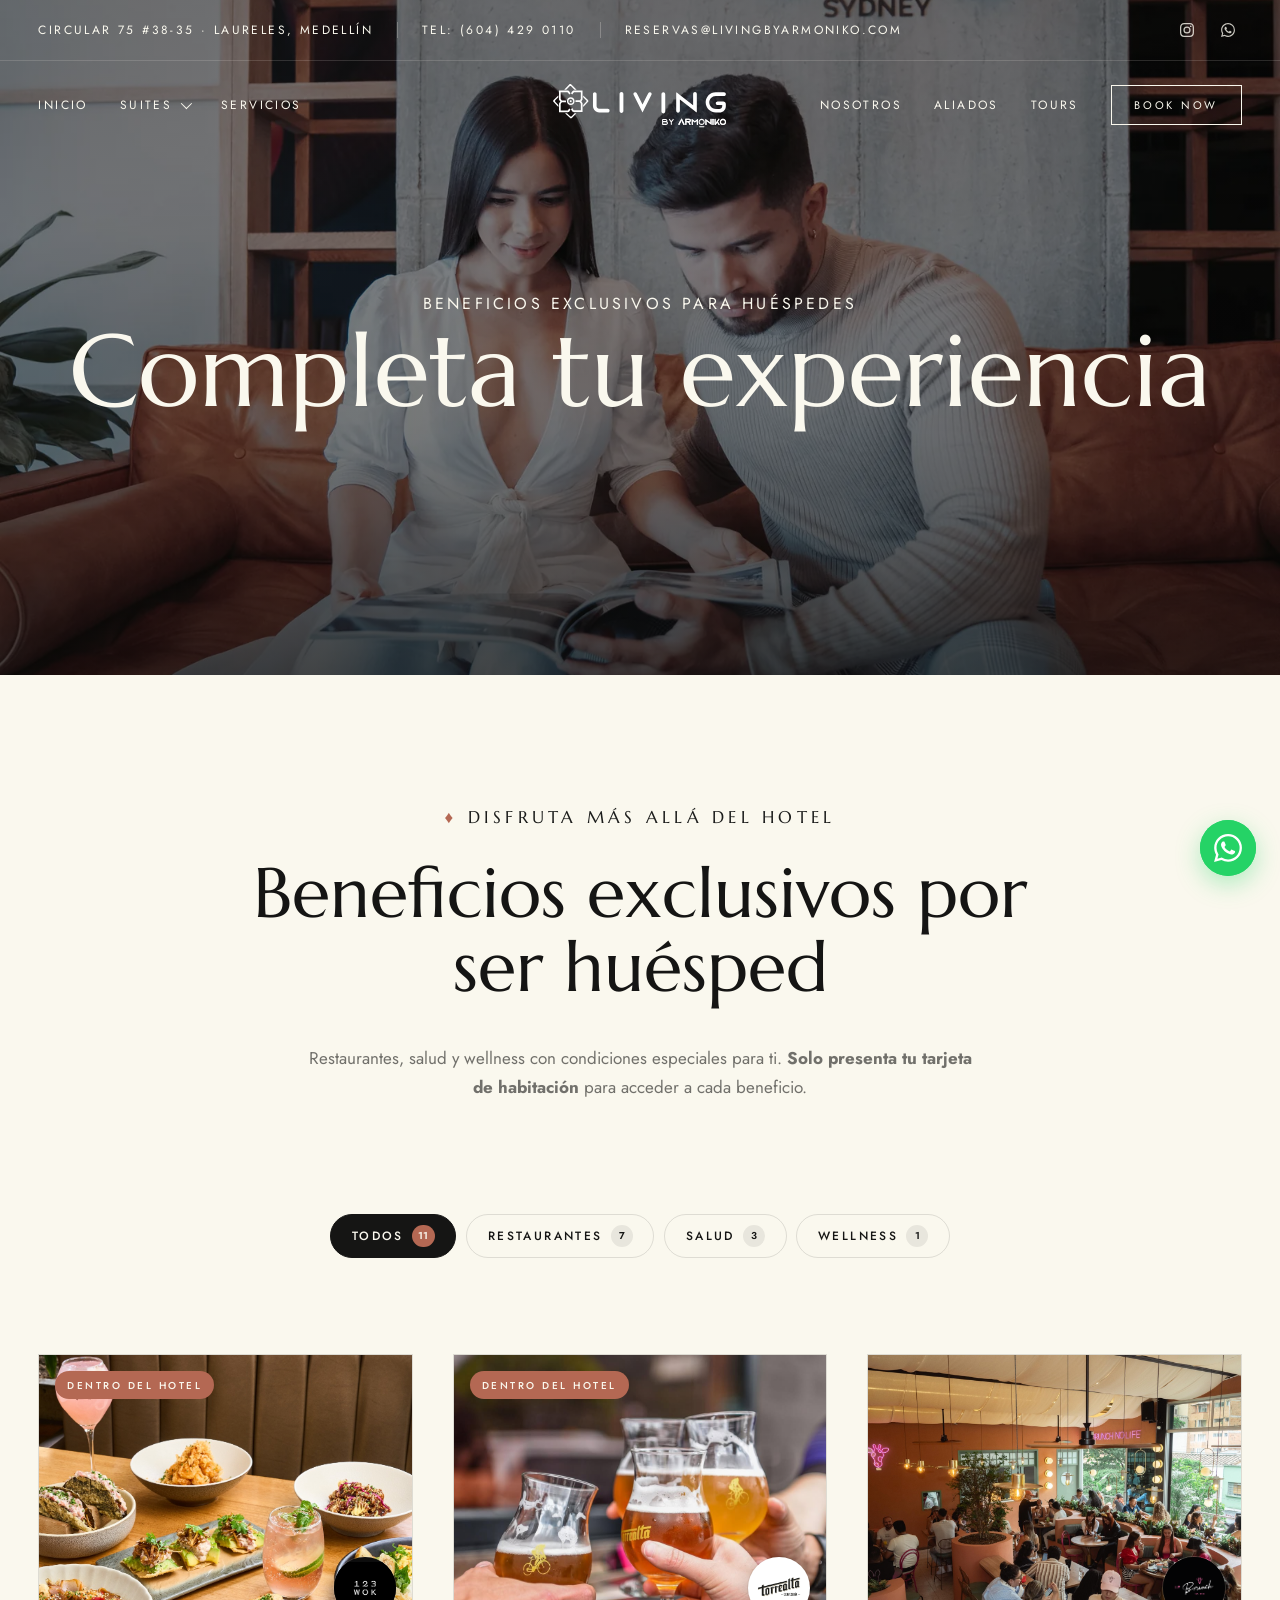
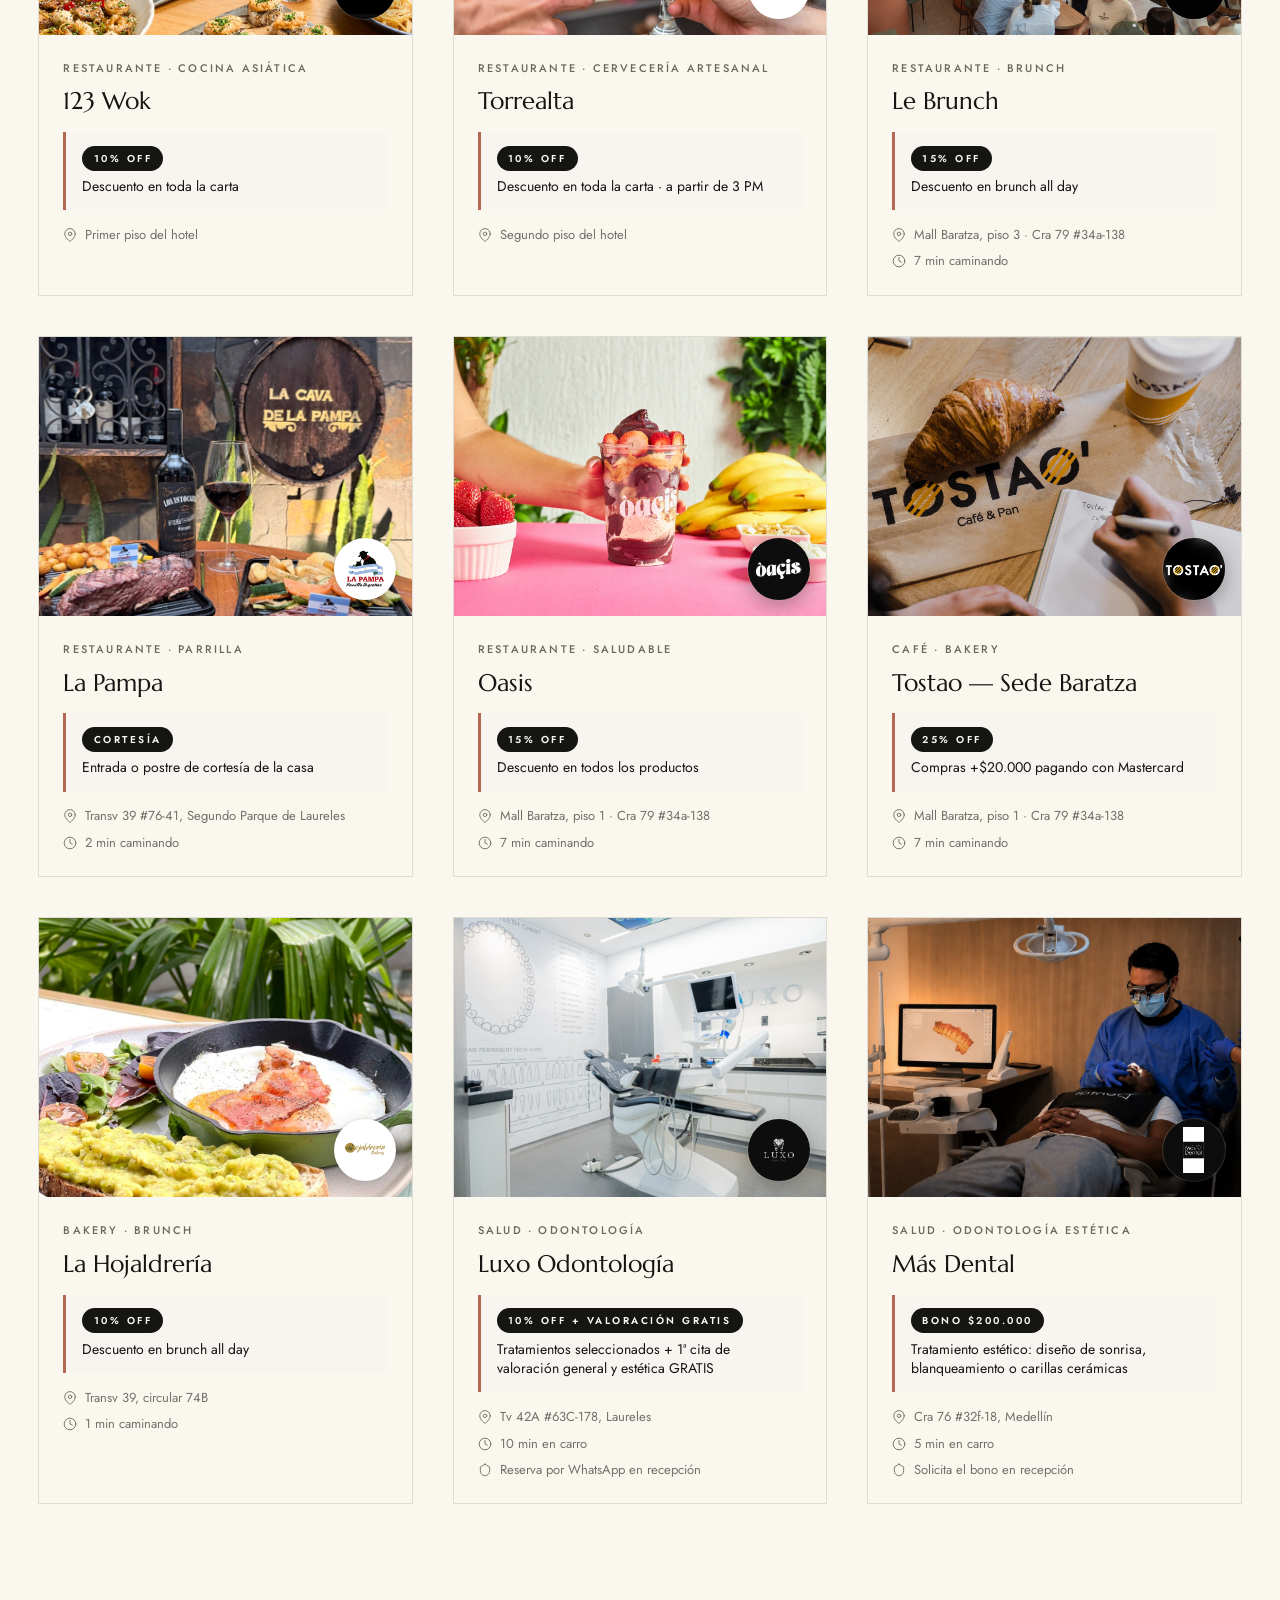
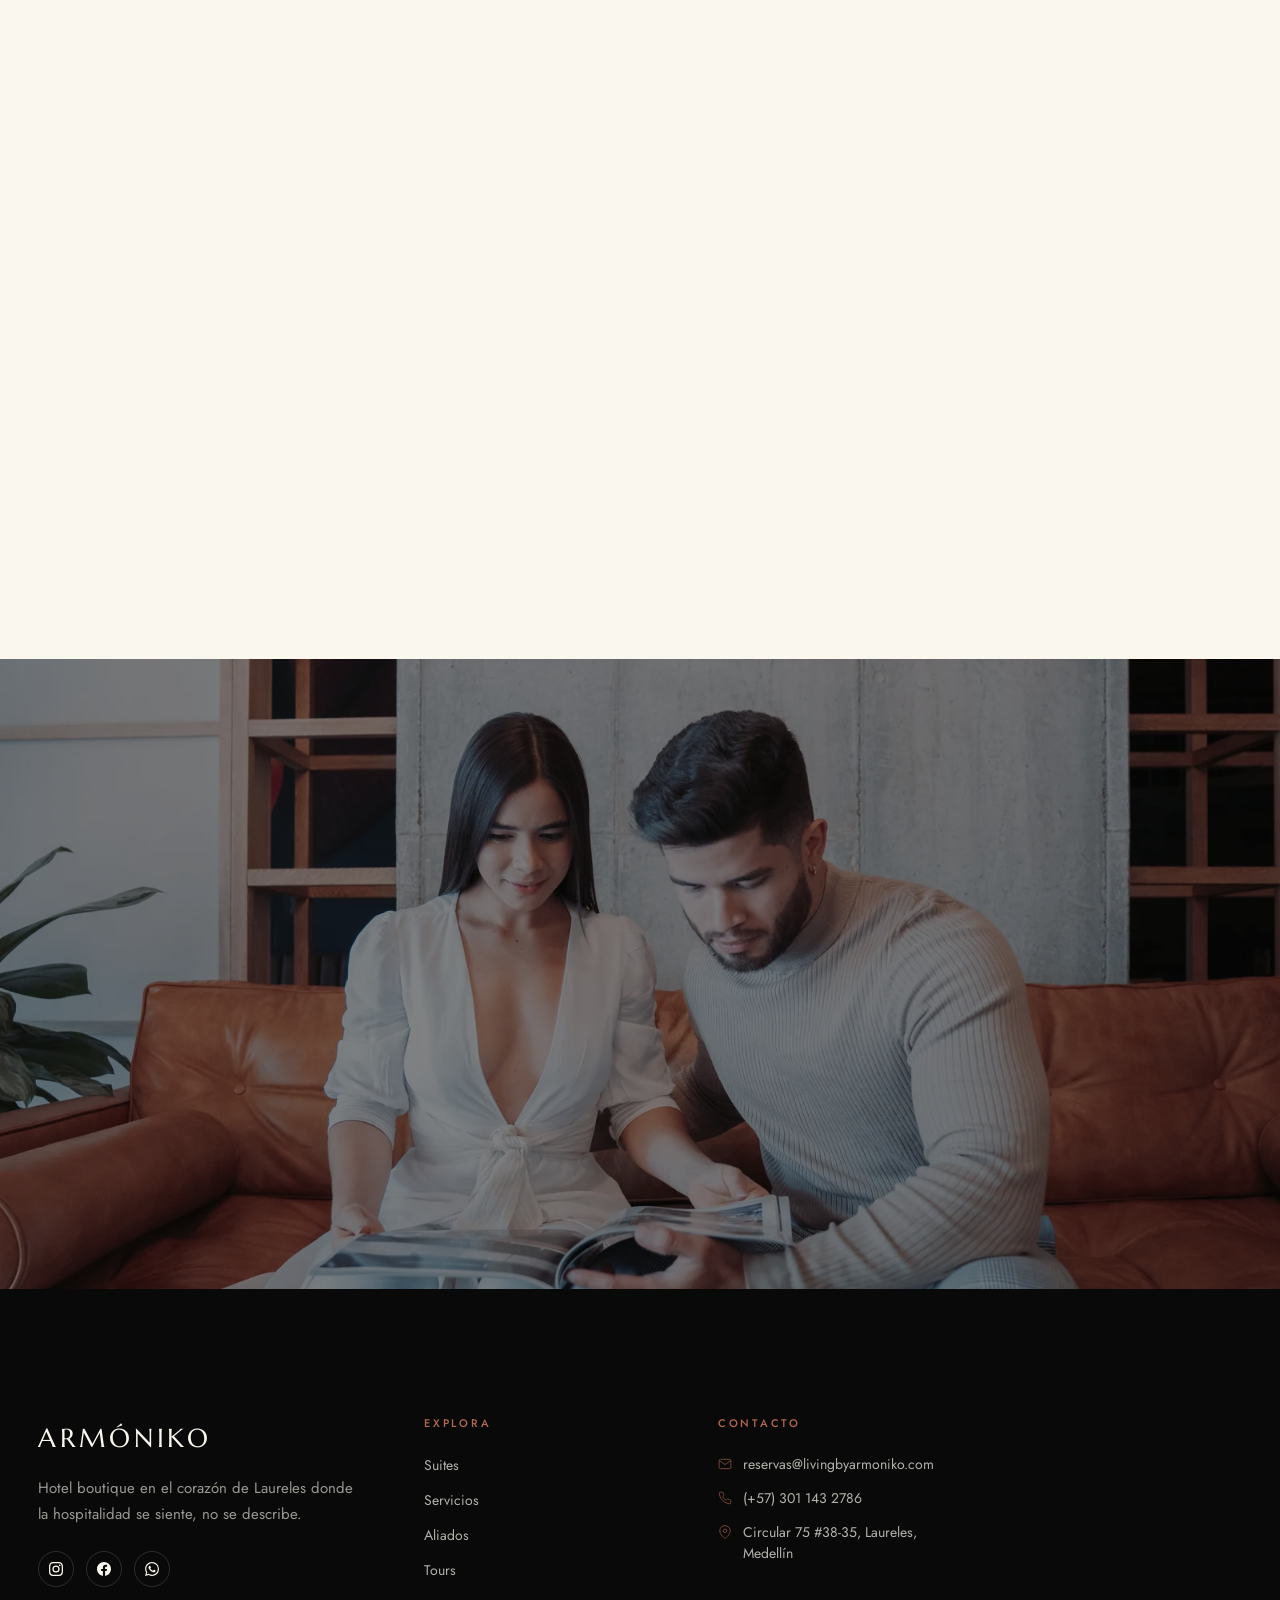
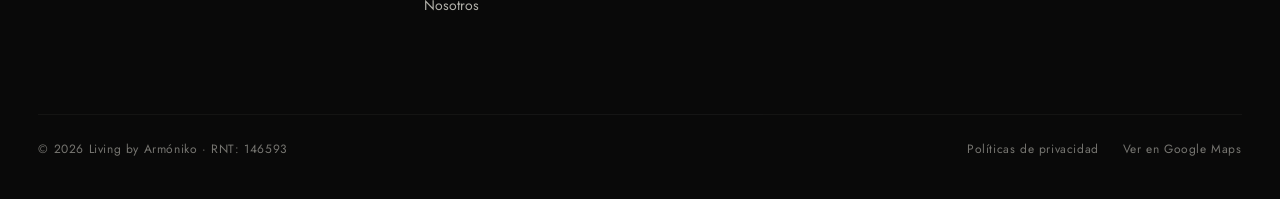
==== commit 43e50476: "Galerías de suites, video hero, reestructuración del home y mejoras UX - Galerías de suites: nuevas " ====
--- a/aliados.html
+++ b/aliados.html
@@ -54,7 +54,11 @@
     </nav>
   </header>
 
+  <!-- MOBILE MENU -->
   <div class="mobile-menu">
+    <button class="mobile-menu__close" aria-label="Cerrar menú">
+      <svg viewBox="0 0 24 24" aria-hidden="true"><path d="M18 6L6 18M6 6l12 12" stroke-linecap="round" stroke-linejoin="round"/></svg>
+    </button>
     <a href="index.html">Inicio</a>
     <a href="habitaciones.html">Suites</a>
     <a href="servicios.html">Servicios</a>
@@ -412,7 +416,7 @@
     </div>
   </footer>
 
-  <a href="https://wa.link/otwiz2" target="_blank" rel="noopener" class="wa-float" aria-label="WhatsApp"><svg viewBox="0 0 24 24"><path d="M17.472 14.382c-.297-.149-1.758-.867-2.03-.967-.273-.099-.471-.148-.67.15-.197.297-.767.966-.94 1.164-.173.199-.347.223-.644.075-.297-.15-1.255-.463-2.39-1.475-.883-.788-1.48-1.761-1.653-2.059-.173-.297-.018-.458.13-.606.134-.133.298-.347.446-.52.149-.174.198-.298.298-.497.099-.198.05-.371-.025-.52-.075-.149-.669-1.612-.916-2.207-.242-.579-.487-.5-.669-.51l-.57-.01c-.198 0-.52.074-.792.372-.272.297-1.04 1.016-1.04 2.479 0 1.462 1.065 2.875 1.213 3.074.149.198 2.096 3.2 5.077 4.487.709.306 1.262.489 1.694.625.712.227 1.36.195 1.871.118.571-.085 1.758-.719 2.006-1.413.248-.694.248-1.289.173-1.413-.074-.124-.272-.198-.57-.347m-5.421 7.403h-.004a9.87 9.87 0 01-5.031-1.378l-.361-.214-3.741.982.998-3.648-.235-.374a9.86 9.86 0 01-1.51-5.26c.001-5.45 4.436-9.884 9.888-9.884 2.64 0 5.122 1.03 6.988 2.898a9.825 9.825 0 012.893 6.994c-.003 5.45-4.437 9.884-9.885 9.884m8.413-18.297A11.815 11.815 0 0012.05 0C5.495 0 .16 5.335.157 11.892c0 2.096.547 4.142 1.588 5.945L.057 24l6.305-1.654a11.882 11.882 0 005.683 1.448h.005c6.554 0 11.89-5.335 11.893-11.893a11.821 11.821 0 00-3.48-8.413z"/></svg></a>
+  <a href="https://wa.link/otwiz2" target="_blank" rel="noopener" class="wa-float" aria-label="WhatsApp"><span class="wa-float__label"><span class="wa-float__avatar" aria-hidden="true"><svg viewBox="0 0 56 56" fill="none"><circle cx="28" cy="28" r="28" fill="#FCE9DF"/><path d="M13 31a15 15 0 0130 0v7a3 3 0 01-3 3V31a12 12 0 00-24 0v10a3 3 0 01-3-3v-7z" fill="#6b5147"/><circle cx="28" cy="29" r="10.5" fill="#F6D4BE"/><path d="M17.5 29v-2a10.5 10.5 0 0121 0v2c-1.6-2.4-3.8-3.8-5.6-6-2.6 3.8-8.4 5.2-12.4 5.2-1.6 0-2.4.6-3 2.8z" fill="#6b5147"/><circle cx="24" cy="28" r="1.3" fill="#5b4a42"/><circle cx="32" cy="28" r="1.3" fill="#5b4a42"/><path d="M24.5 33c1 1.3 2.2 1.9 3.5 1.9s2.5-.6 3.5-1.9" stroke="#C98B6B" stroke-width="1.5" stroke-linecap="round"/><path d="M15 29v-1a13 13 0 0126 0v1" stroke="#128C4B" stroke-width="2.6" stroke-linecap="round"/><rect x="12.3" y="27" width="5.6" height="9.2" rx="2.8" fill="#128C4B"/><rect x="38.1" y="27" width="5.6" height="9.2" rx="2.8" fill="#128C4B"/><path d="M40.8 36.2c0 4.2-4.2 7.6-9.8 7.6" stroke="#128C4B" stroke-width="2.6" stroke-linecap="round"/><circle cx="30" cy="43.8" r="1.9" fill="#128C4B"/></svg></span><span class="wa-float__msg"><strong>¿Necesitas ayuda?</strong>Escríbenos por WhatsApp</span></span><svg viewBox="0 0 24 24"><path d="M17.472 14.382c-.297-.149-1.758-.867-2.03-.967-.273-.099-.471-.148-.67.15-.197.297-.767.966-.94 1.164-.173.199-.347.223-.644.075-.297-.15-1.255-.463-2.39-1.475-.883-.788-1.48-1.761-1.653-2.059-.173-.297-.018-.458.13-.606.134-.133.298-.347.446-.52.149-.174.198-.298.298-.497.099-.198.05-.371-.025-.52-.075-.149-.669-1.612-.916-2.207-.242-.579-.487-.5-.669-.51l-.57-.01c-.198 0-.52.074-.792.372-.272.297-1.04 1.016-1.04 2.479 0 1.462 1.065 2.875 1.213 3.074.149.198 2.096 3.2 5.077 4.487.709.306 1.262.489 1.694.625.712.227 1.36.195 1.871.118.571-.085 1.758-.719 2.006-1.413.248-.694.248-1.289.173-1.413-.074-.124-.272-.198-.57-.347m-5.421 7.403h-.004a9.87 9.87 0 01-5.031-1.378l-.361-.214-3.741.982.998-3.648-.235-.374a9.86 9.86 0 01-1.51-5.26c.001-5.45 4.436-9.884 9.888-9.884 2.64 0 5.122 1.03 6.988 2.898a9.825 9.825 0 012.893 6.994c-.003 5.45-4.437 9.884-9.885 9.884m8.413-18.297A11.815 11.815 0 0012.05 0C5.495 0 .16 5.335.157 11.892c0 2.096.547 4.142 1.588 5.945L.057 24l6.305-1.654a11.882 11.882 0 005.683 1.448h.005c6.554 0 11.89-5.335 11.893-11.893a11.821 11.821 0 00-3.48-8.413z"/></svg></a>
 
   <script src="js/main.js"></script>
 </body>
--- a/css/styles.css
+++ b/css/styles.css
@@ -563,6 +563,40 @@
 
 .mobile-menu.active { opacity: 1; visibility: visible; }
 
+/* Botón × de cerrar — siempre visible dentro del overlay */
+.mobile-menu__close {
+  position: absolute;
+  top: 1.5rem;
+  right: 1.5rem;
+  width: 46px;
+  height: 46px;
+  border: 1px solid rgba(250,248,238,0.5);
+  border-radius: var(--radius-pill);
+  background: transparent;
+  color: var(--cream);
+  display: flex;
+  align-items: center;
+  justify-content: center;
+  cursor: pointer;
+  transition: background var(--duration-fast), border-color var(--duration-fast), transform var(--duration-fast);
+  z-index: 1;
+}
+
+.mobile-menu__close:hover {
+  background: rgba(250,248,238,0.12);
+  border-color: var(--cream);
+  transform: rotate(90deg);
+}
+
+.mobile-menu__close svg {
+  width: 20px;
+  height: 20px;
+  stroke: currentColor;
+  fill: none;
+  stroke-width: 1.6;
+  display: block;
+}
+
 .mobile-menu a {
   font-family: var(--font-display);
   font-size: clamp(1.6rem, 4vw, 2.2rem);
@@ -2143,9 +2177,125 @@
   transition: transform var(--duration-fast);
 }
 
-.wa-float:hover { transform: scale(1.08); }
-
-.wa-float svg { width: 28px; height: 28px; fill: #fff; }
+.wa-float svg { width: 28px; height: 28px; fill: #fff; position: relative; z-index: 1; }
+
+/* El botón rebota/crece para llamar la atención */
+.wa-float { animation: waBounce 3.4s var(--ease-in-out) infinite; }
+.wa-float:hover { animation-play-state: paused; transform: scale(1.1); }
+
+@keyframes waBounce {
+  0%, 100% { transform: scale(1); }
+  50%      { transform: scale(1.12); }
+}
+
+/* Anillo de pulso continuo detrás del botón */
+.wa-float::before {
+  content: '';
+  position: absolute;
+  inset: 0;
+  border-radius: 50%;
+  background: #25D366;
+  z-index: 0;
+  animation: waPulse 2.4s var(--ease-out) infinite;
+}
+
+@keyframes waPulse {
+  0%   { transform: scale(1);   opacity: 0.55; }
+  70%  { transform: scale(1.9); opacity: 0; }
+  100% { transform: scale(1.9); opacity: 0; }
+}
+
+/* Card de asesora que "crece" desde el botón periódicamente */
+.wa-float__label {
+  position: absolute;
+  right: calc(100% + 16px);
+  top: 50%;
+  display: flex;
+  align-items: center;
+  gap: 0.65rem;
+  width: max-content;
+  max-width: 270px;
+  padding: 0.55rem 1rem 0.55rem 0.55rem;
+  background: var(--cream);
+  border-radius: 20px;
+  box-shadow: 0 16px 40px rgba(9,9,9,0.24);
+  opacity: 0;
+  pointer-events: none;
+  transform-origin: right center;
+  transform: translateY(-50%) scale(0.5);
+  animation: waCardLoop 16s var(--ease-out) 2.5s infinite;
+}
+
+/* Avatar circular de la asesora */
+.wa-float__avatar {
+  flex-shrink: 0;
+  width: 46px;
+  height: 46px;
+  border-radius: 50%;
+  overflow: hidden;
+  box-shadow: 0 2px 8px rgba(9,9,9,0.12);
+}
+.wa-float__avatar svg { width: 100%; height: 100%; display: block; position: static; }
+
+/* Texto del mensaje (dos líneas) */
+.wa-float__msg {
+  display: flex;
+  flex-direction: column;
+  gap: 1px;
+  font-family: var(--font-body);
+  font-size: 0.75rem;
+  line-height: 1.25;
+  color: var(--color-text-muted);
+  text-align: left;
+}
+.wa-float__msg strong {
+  color: var(--ink);
+  font-size: 0.875rem;
+  font-weight: var(--fw-semibold);
+}
+
+/* colita del card apuntando al botón */
+.wa-float__label::after {
+  content: '';
+  position: absolute;
+  right: -5px;
+  top: 50%;
+  width: 12px;
+  height: 12px;
+  background: var(--cream);
+  transform: translateY(-50%) rotate(45deg);
+  border-radius: 2px;
+}
+
+@keyframes waCardLoop {
+  0%   { opacity: 0; transform: translateY(-50%) scale(0.5); }
+  4%   { opacity: 1; transform: translateY(-50%) scale(1); }
+  33%  { opacity: 1; transform: translateY(-50%) scale(1); }
+  38%  { opacity: 0; transform: translateY(-50%) scale(0.5); }
+  100% { opacity: 0; transform: translateY(-50%) scale(0.5); }
+}
+
+/* Al pasar el mouse por el botón, el card se mantiene visible */
+.wa-float:hover .wa-float__label {
+  animation: none;
+  opacity: 1;
+  transform: translateY(-50%) scale(1);
+}
+
+/* En pantallas muy pequeñas, card un poco más compacto */
+@media (max-width: 420px) {
+  .wa-float__label { max-width: 210px; padding: 0.5rem 0.85rem 0.5rem 0.5rem; }
+  .wa-float__avatar { width: 40px; height: 40px; }
+  .wa-float__msg { font-size: 0.7rem; }
+  .wa-float__msg strong { font-size: 0.8rem; }
+}
+
+/* Respeta usuarios que prefieren menos movimiento */
+@media (prefers-reduced-motion: reduce) {
+  .wa-float, .wa-float::before, .wa-float__label { animation: none; }
+  .wa-float__label { opacity: 0; }
+  .wa-float:hover .wa-float__label { opacity: 1; transform: translateY(-50%) scale(1); }
+}
 
 /* ---------- REVEAL ANIMATIONS ---------- */
 .reveal {
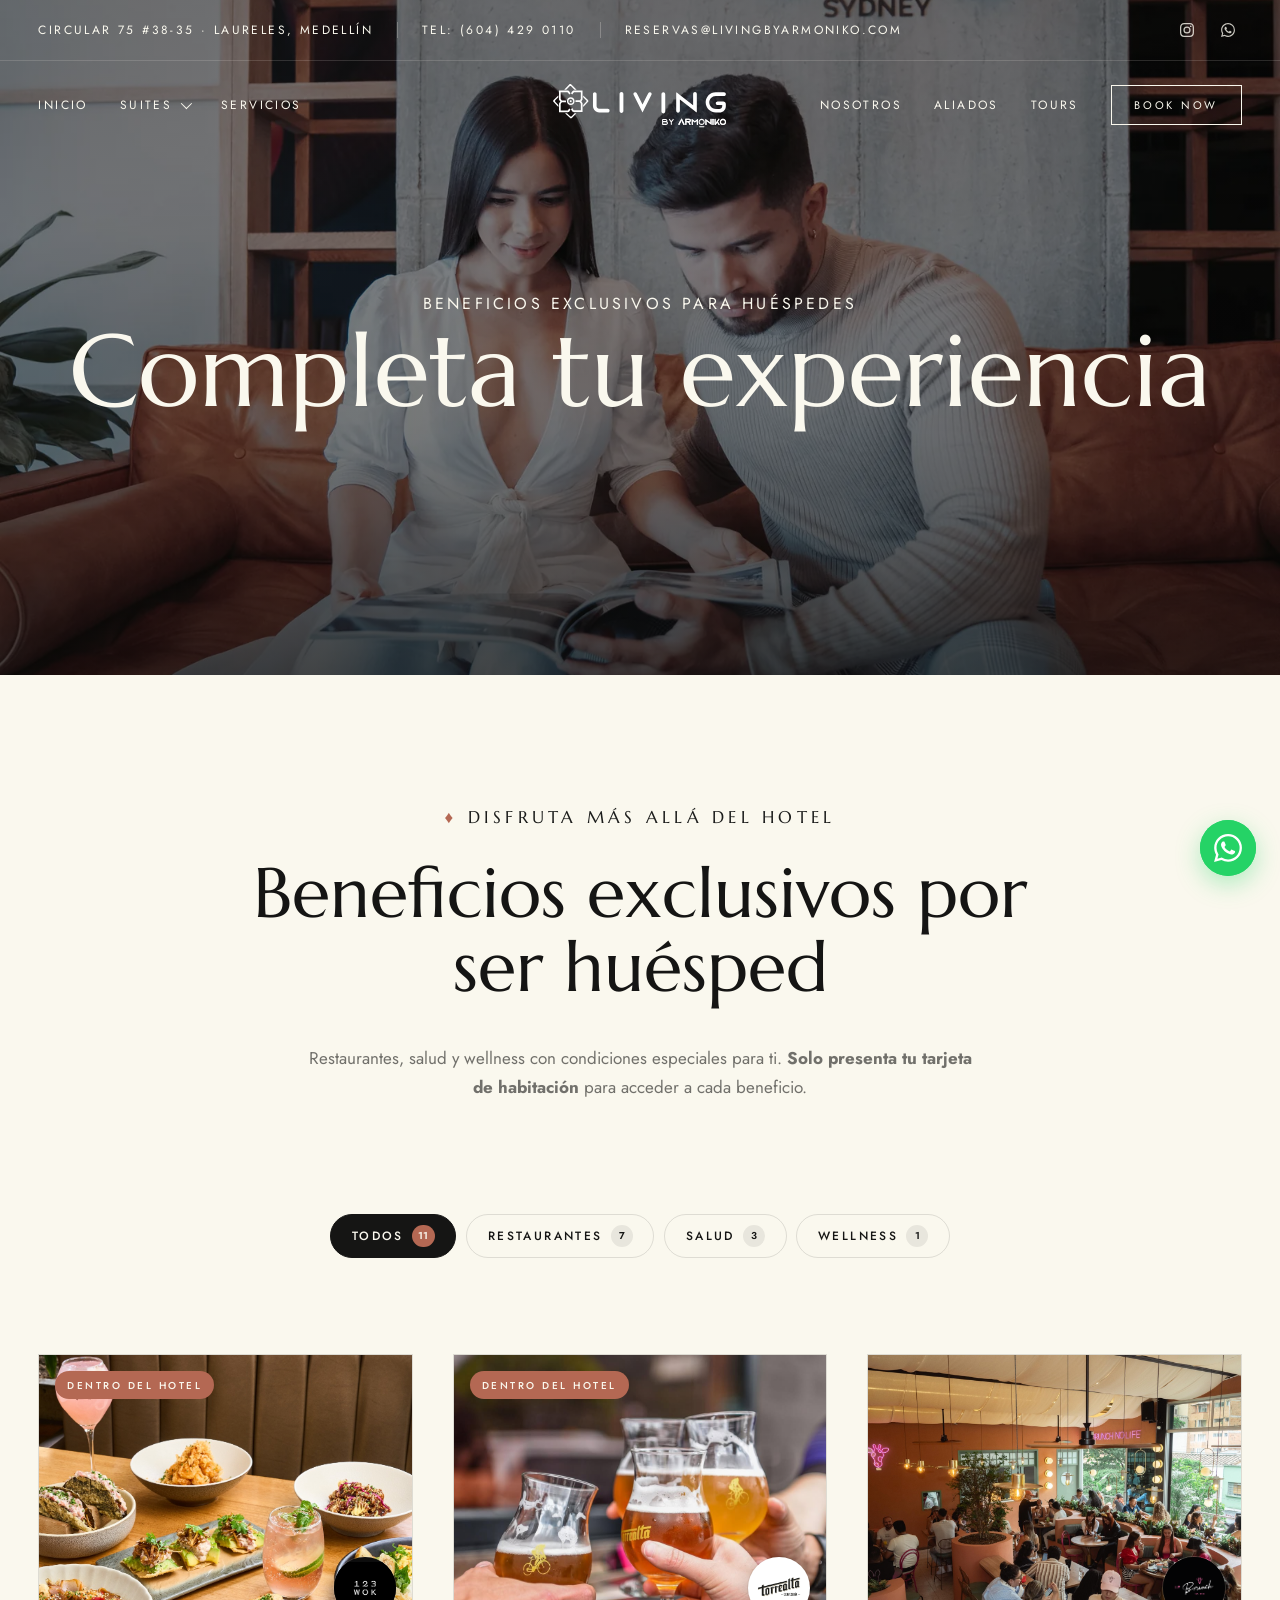
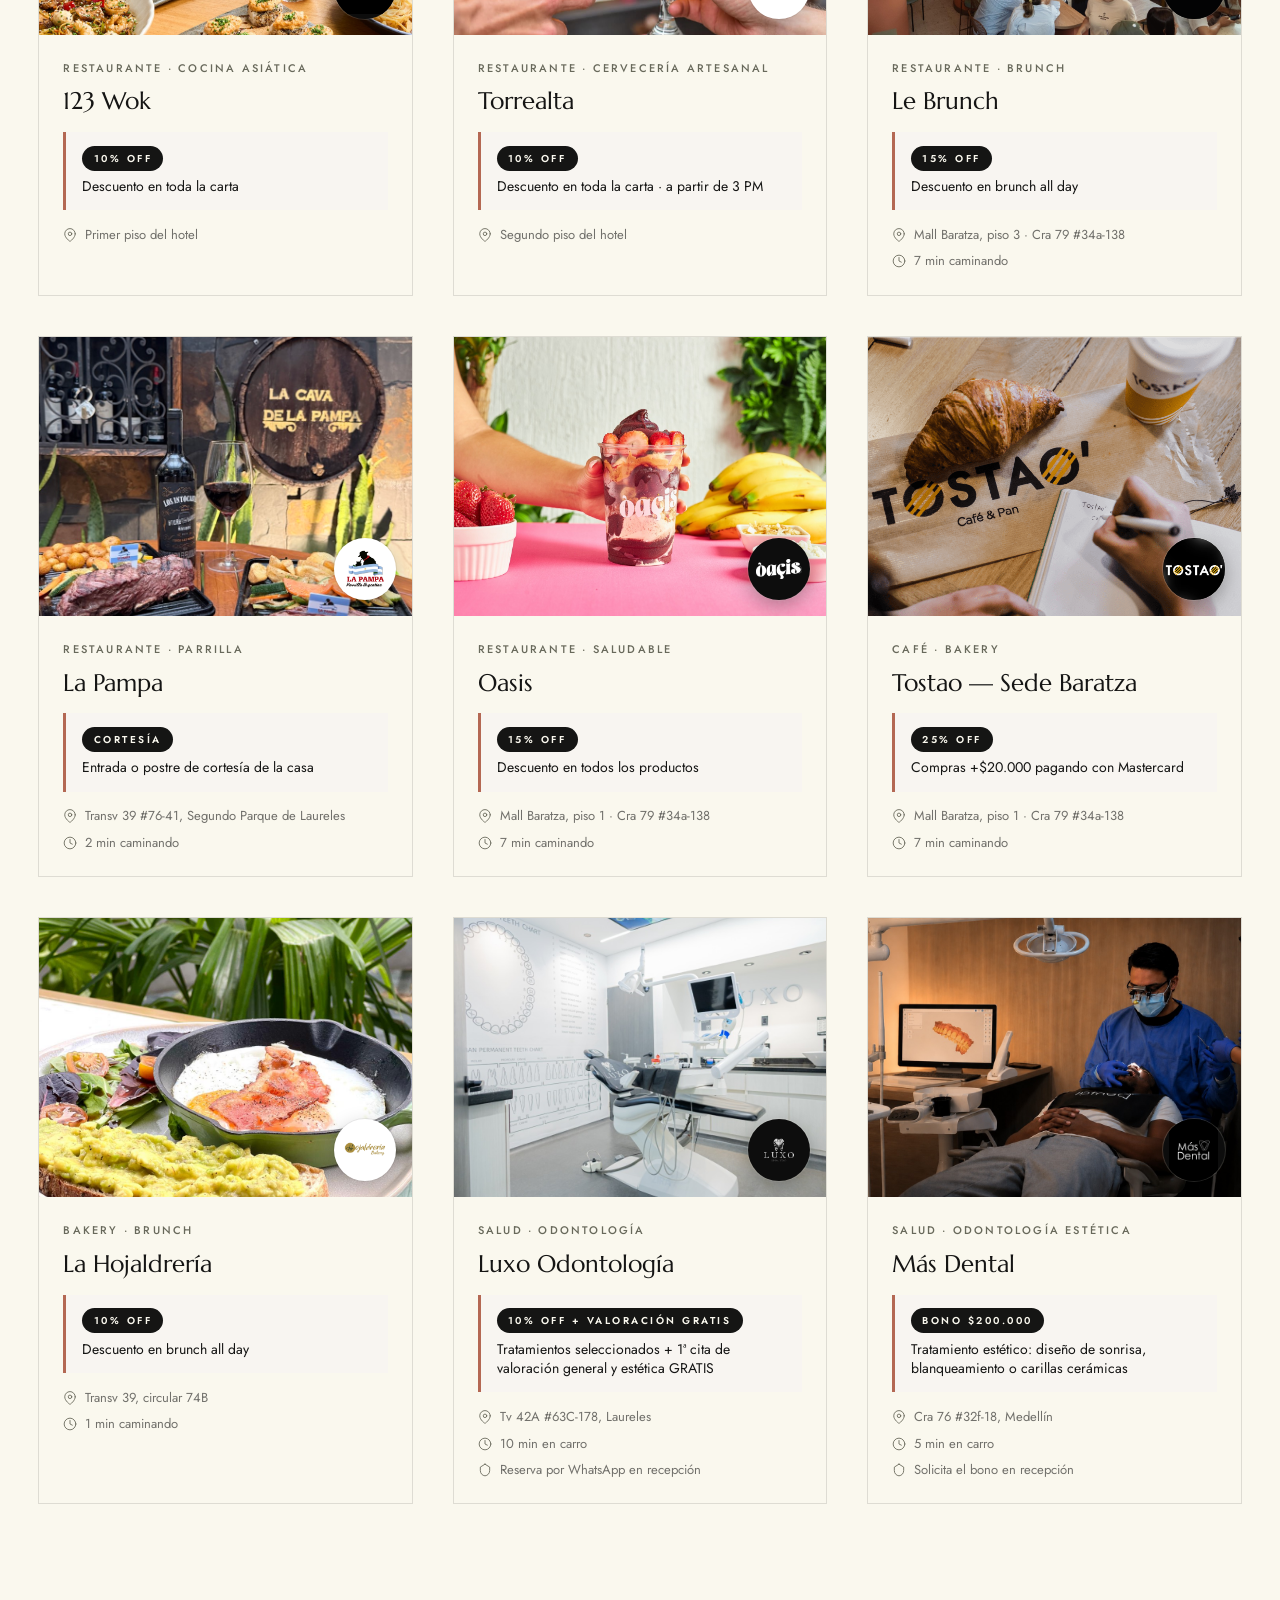
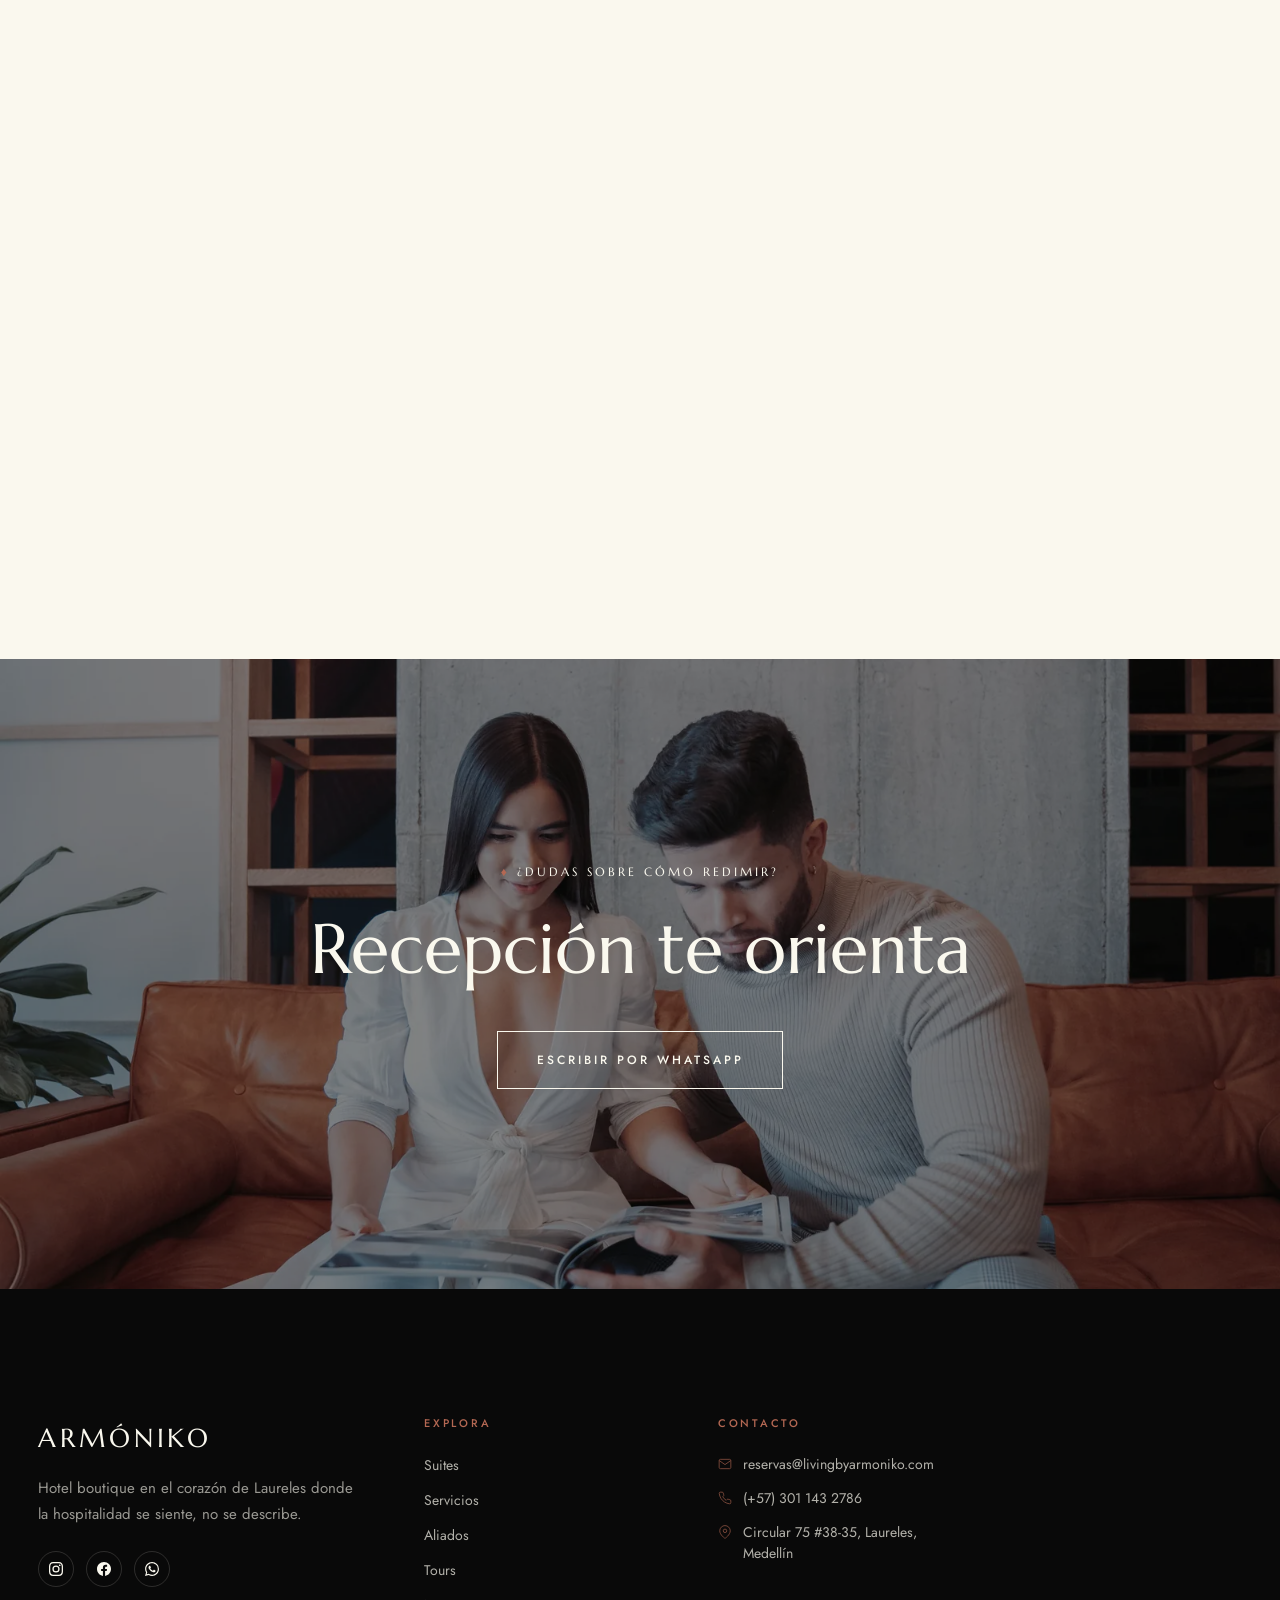
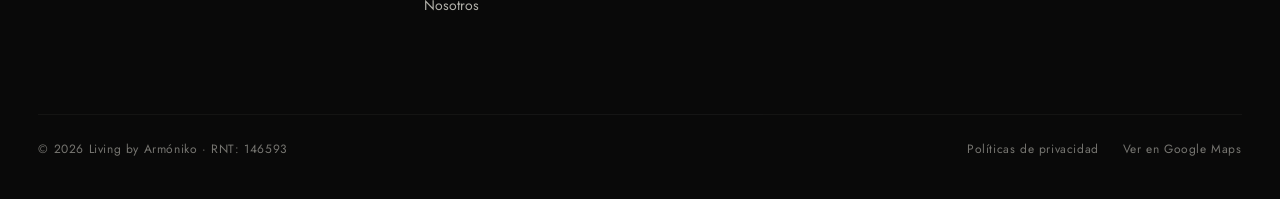
==== commit 94fa215f: "WhatsApp: mensajes precargados contextuales + imágenes de servicios - Todos los enlaces de WhatsApp " ====
--- a/aliados.html
+++ b/aliados.html
@@ -23,7 +23,7 @@
         <div class="topbar__left"><span>Circular 75 #38-35 · Laureles, Medellín</span><span class="topbar__divider"></span><span>Tel: (604) 429 0110</span><span class="topbar__divider"></span><a href="mailto:reservas@livingbyarmoniko.com">reservas@livingbyarmoniko.com</a></div>
         <div class="topbar__right"><div class="topbar__socials">
           <a href="https://instagram.com/livingbyarmoniko" target="_blank" rel="noopener" aria-label="Instagram"><svg viewBox="0 0 24 24"><path d="M12 2.163c3.204 0 3.584.012 4.85.07 3.252.148 4.771 1.691 4.919 4.919.058 1.265.069 1.645.069 4.849 0 3.205-.012 3.584-.069 4.849-.149 3.225-1.664 4.771-4.919 4.919-1.266.058-1.644.07-4.85.07-3.204 0-3.584-.012-4.849-.07-3.26-.149-4.771-1.699-4.919-4.92-.058-1.265-.07-1.644-.07-4.849 0-3.204.013-3.583.07-4.849.149-3.227 1.664-4.771 4.919-4.919 1.266-.057 1.645-.069 4.849-.069zM12 0C8.741 0 8.333.014 7.053.072 2.695.272.273 2.69.073 7.052.014 8.333 0 8.741 0 12s.014 3.668.072 4.948c.2 4.358 2.618 6.78 6.98 6.98C8.333 23.986 8.741 24 12 24s3.668-.014 4.948-.072c4.354-.2 6.782-2.618 6.979-6.98.059-1.28.073-1.689.073-4.948s-.014-3.667-.072-4.947c-.196-4.354-2.617-6.78-6.979-6.98C15.668.014 15.259 0 12 0zm0 5.838a6.162 6.162 0 100 12.324 6.162 6.162 0 000-12.324zM12 16a4 4 0 110-8 4 4 0 010 8zm6.406-11.845a1.44 1.44 0 100 2.881 1.44 1.44 0 000-2.881z"/></svg></a>
-          <a href="https://wa.link/otwiz2" target="_blank" rel="noopener" aria-label="WhatsApp"><svg viewBox="0 0 24 24"><path d="M17.472 14.382c-.297-.149-1.758-.867-2.03-.967-.273-.099-.471-.148-.67.15-.197.297-.767.966-.94 1.164-.173.199-.347.223-.644.075-.297-.15-1.255-.463-2.39-1.475-.883-.788-1.48-1.761-1.653-2.059-.173-.297-.018-.458.13-.606.134-.133.298-.347.446-.52.149-.174.198-.298.298-.497.099-.198.05-.371-.025-.52-.075-.149-.669-1.612-.916-2.207-.242-.579-.487-.5-.669-.51l-.57-.01c-.198 0-.52.074-.792.372-.272.297-1.04 1.016-1.04 2.479 0 1.462 1.065 2.875 1.213 3.074.149.198 2.096 3.2 5.077 4.487.709.306 1.262.489 1.694.625.712.227 1.36.195 1.871.118.571-.085 1.758-.719 2.006-1.413.248-.694.248-1.289.173-1.413-.074-.124-.272-.198-.57-.347m-5.421 7.403h-.004a9.87 9.87 0 01-5.031-1.378l-.361-.214-3.741.982.998-3.648-.235-.374a9.86 9.86 0 01-1.51-5.26c.001-5.45 4.436-9.884 9.888-9.884 2.64 0 5.122 1.03 6.988 2.898a9.825 9.825 0 012.893 6.994c-.003 5.45-4.437 9.884-9.885 9.884m8.413-18.297A11.815 11.815 0 0012.05 0C5.495 0 .16 5.335.157 11.892c0 2.096.547 4.142 1.588 5.945L.057 24l6.305-1.654a11.882 11.882 0 005.683 1.448h.005c6.554 0 11.89-5.335 11.893-11.893a11.821 11.821 0 00-3.48-8.413z"/></svg></a>
+          <a href="https://wa.me/573011432786?text=Hola%2C%20los%20contacto%20desde%20su%20p%C3%A1gina%20web%20de%20Living%20by%20Arm%C3%B3niko%20y%20me%20gustar%C3%ADa%20tener%20m%C3%A1s%20informaci%C3%B3n." target="_blank" rel="noopener" aria-label="WhatsApp"><svg viewBox="0 0 24 24"><path d="M17.472 14.382c-.297-.149-1.758-.867-2.03-.967-.273-.099-.471-.148-.67.15-.197.297-.767.966-.94 1.164-.173.199-.347.223-.644.075-.297-.15-1.255-.463-2.39-1.475-.883-.788-1.48-1.761-1.653-2.059-.173-.297-.018-.458.13-.606.134-.133.298-.347.446-.52.149-.174.198-.298.298-.497.099-.198.05-.371-.025-.52-.075-.149-.669-1.612-.916-2.207-.242-.579-.487-.5-.669-.51l-.57-.01c-.198 0-.52.074-.792.372-.272.297-1.04 1.016-1.04 2.479 0 1.462 1.065 2.875 1.213 3.074.149.198 2.096 3.2 5.077 4.487.709.306 1.262.489 1.694.625.712.227 1.36.195 1.871.118.571-.085 1.758-.719 2.006-1.413.248-.694.248-1.289.173-1.413-.074-.124-.272-.198-.57-.347m-5.421 7.403h-.004a9.87 9.87 0 01-5.031-1.378l-.361-.214-3.741.982.998-3.648-.235-.374a9.86 9.86 0 01-1.51-5.26c.001-5.45 4.436-9.884 9.888-9.884 2.64 0 5.122 1.03 6.988 2.898a9.825 9.825 0 012.893 6.994c-.003 5.45-4.437 9.884-9.885 9.884m8.413-18.297A11.815 11.815 0 0012.05 0C5.495 0 .16 5.335.157 11.892c0 2.096.547 4.142 1.588 5.945L.057 24l6.305-1.654a11.882 11.882 0 005.683 1.448h.005c6.554 0 11.89-5.335 11.893-11.893a11.821 11.821 0 00-3.48-8.413z"/></svg></a>
         </div></div>
       </div>
     </div>
@@ -309,8 +309,8 @@
         <article class="aliado-card reveal" data-category="salud">
           <div class="aliado-card__media">
             <img src="img/aliados/mas-dental/foto.jpg" alt="Más Dental Odontología" loading="lazy">
-            <div class="aliado-card__logo aliado-card__logo--dark">
-              <img src="img/aliados/mas-dental/logo.png" alt="Logo Más Dental">
+            <div class="aliado-card__logo aliado-card__logo--dark aliado-card__logo--fill">
+              <img src="img/aliados/mas-dental/logo.webp" alt="Logo Más Dental">
             </div>
           </div>
           <div class="aliado-card__body">
@@ -391,7 +391,7 @@
     <div class="cta__content reveal">
       <p class="eyebrow eyebrow--center" style="color:var(--cream);">¿Dudas sobre cómo redimir?</p>
       <h2 class="cta__title">Recepción te orienta</h2>
-      <a href="https://wa.link/otwiz2" target="_blank" rel="noopener" class="btn btn--light">Escribir por WhatsApp</a>
+      <a href="https://wa.me/573011432786?text=Hola%2C%20vi%20en%20su%20web%20los%20beneficios%20para%20hu%C3%A9spedes%20%28aliados%29%20y%20me%20gustar%C3%ADa%20tener%20m%C3%A1s%20informaci%C3%B3n." target="_blank" rel="noopener" class="btn btn--light">Escribir por WhatsApp</a>
     </div>
   </section>
 
@@ -402,7 +402,7 @@
         <div><div class="footer__brand-name">Armóniko</div><p class="footer__tagline">Hotel boutique en el corazón de Laureles donde la hospitalidad se siente, no se describe.</p><div class="footer__socials">
           <a href="https://instagram.com/livingbyarmoniko" target="_blank" rel="noopener" aria-label="Instagram"><svg viewBox="0 0 24 24"><path d="M12 2.163c3.204 0 3.584.012 4.85.07 3.252.148 4.771 1.691 4.919 4.919.058 1.265.069 1.645.069 4.849 0 3.205-.012 3.584-.069 4.849-.149 3.225-1.664 4.771-4.919 4.919-1.266.058-1.644.07-4.85.07-3.204 0-3.584-.012-4.849-.07-3.26-.149-4.771-1.699-4.919-4.92-.058-1.265-.07-1.644-.07-4.849 0-3.204.013-3.583.07-4.849.149-3.227 1.664-4.771 4.919-4.919 1.266-.057 1.645-.069 4.849-.069zM12 0C8.741 0 8.333.014 7.053.072 2.695.272.273 2.69.073 7.052.014 8.333 0 8.741 0 12s.014 3.668.072 4.948c.2 4.358 2.618 6.78 6.98 6.98C8.333 23.986 8.741 24 12 24s3.668-.014 4.948-.072c4.354-.2 6.782-2.618 6.979-6.98.059-1.28.073-1.689.073-4.948s-.014-3.667-.072-4.947c-.196-4.354-2.617-6.78-6.979-6.98C15.668.014 15.259 0 12 0zm0 5.838a6.162 6.162 0 100 12.324 6.162 6.162 0 000-12.324zM12 16a4 4 0 110-8 4 4 0 010 8zm6.406-11.845a1.44 1.44 0 100 2.881 1.44 1.44 0 000-2.881z"/></svg></a>
           <a href="https://www.facebook.com/livingbyarmoniko" target="_blank" rel="noopener" aria-label="Facebook"><svg viewBox="0 0 24 24"><path d="M24 12.073c0-6.627-5.373-12-12-12s-12 5.373-12 12c0 5.99 4.388 10.954 10.125 11.854v-8.385H7.078v-3.47h3.047V9.43c0-3.007 1.792-4.669 4.533-4.669 1.312 0 2.686.235 2.686.235v2.953H15.83c-1.491 0-1.956.925-1.956 1.874v2.25h3.328l-.532 3.47h-2.796v8.385C19.612 23.027 24 18.062 24 12.073z"/></svg></a>
-          <a href="https://wa.link/otwiz2" target="_blank" rel="noopener" aria-label="WhatsApp"><svg viewBox="0 0 24 24"><path d="M17.472 14.382c-.297-.149-1.758-.867-2.03-.967-.273-.099-.471-.148-.67.15-.197.297-.767.966-.94 1.164-.173.199-.347.223-.644.075-.297-.15-1.255-.463-2.39-1.475-.883-.788-1.48-1.761-1.653-2.059-.173-.297-.018-.458.13-.606.134-.133.298-.347.446-.52.149-.174.198-.298.298-.497.099-.198.05-.371-.025-.52-.075-.149-.669-1.612-.916-2.207-.242-.579-.487-.5-.669-.51l-.57-.01c-.198 0-.52.074-.792.372-.272.297-1.04 1.016-1.04 2.479 0 1.462 1.065 2.875 1.213 3.074.149.198 2.096 3.2 5.077 4.487.709.306 1.262.489 1.694.625.712.227 1.36.195 1.871.118.571-.085 1.758-.719 2.006-1.413.248-.694.248-1.289.173-1.413-.074-.124-.272-.198-.57-.347m-5.421 7.403h-.004a9.87 9.87 0 01-5.031-1.378l-.361-.214-3.741.982.998-3.648-.235-.374a9.86 9.86 0 01-1.51-5.26c.001-5.45 4.436-9.884 9.888-9.884 2.64 0 5.122 1.03 6.988 2.898a9.825 9.825 0 012.893 6.994c-.003 5.45-4.437 9.884-9.885 9.884m8.413-18.297A11.815 11.815 0 0012.05 0C5.495 0 .16 5.335.157 11.892c0 2.096.547 4.142 1.588 5.945L.057 24l6.305-1.654a11.882 11.882 0 005.683 1.448h.005c6.554 0 11.89-5.335 11.893-11.893a11.821 11.821 0 00-3.48-8.413z"/></svg></a>
+          <a href="https://wa.me/573011432786?text=Hola%2C%20los%20contacto%20desde%20su%20p%C3%A1gina%20web%20de%20Living%20by%20Arm%C3%B3niko%20y%20me%20gustar%C3%ADa%20tener%20m%C3%A1s%20informaci%C3%B3n." target="_blank" rel="noopener" aria-label="WhatsApp"><svg viewBox="0 0 24 24"><path d="M17.472 14.382c-.297-.149-1.758-.867-2.03-.967-.273-.099-.471-.148-.67.15-.197.297-.767.966-.94 1.164-.173.199-.347.223-.644.075-.297-.15-1.255-.463-2.39-1.475-.883-.788-1.48-1.761-1.653-2.059-.173-.297-.018-.458.13-.606.134-.133.298-.347.446-.52.149-.174.198-.298.298-.497.099-.198.05-.371-.025-.52-.075-.149-.669-1.612-.916-2.207-.242-.579-.487-.5-.669-.51l-.57-.01c-.198 0-.52.074-.792.372-.272.297-1.04 1.016-1.04 2.479 0 1.462 1.065 2.875 1.213 3.074.149.198 2.096 3.2 5.077 4.487.709.306 1.262.489 1.694.625.712.227 1.36.195 1.871.118.571-.085 1.758-.719 2.006-1.413.248-.694.248-1.289.173-1.413-.074-.124-.272-.198-.57-.347m-5.421 7.403h-.004a9.87 9.87 0 01-5.031-1.378l-.361-.214-3.741.982.998-3.648-.235-.374a9.86 9.86 0 01-1.51-5.26c.001-5.45 4.436-9.884 9.888-9.884 2.64 0 5.122 1.03 6.988 2.898a9.825 9.825 0 012.893 6.994c-.003 5.45-4.437 9.884-9.885 9.884m8.413-18.297A11.815 11.815 0 0012.05 0C5.495 0 .16 5.335.157 11.892c0 2.096.547 4.142 1.588 5.945L.057 24l6.305-1.654a11.882 11.882 0 005.683 1.448h.005c6.554 0 11.89-5.335 11.893-11.893a11.821 11.821 0 00-3.48-8.413z"/></svg></a>
         </div></div>
         <div><h5 class="footer__heading">Explora</h5><div class="footer__links"><a href="habitaciones.html" class="footer__link">Suites</a><a href="servicios.html" class="footer__link">Servicios</a><a href="aliados.html" class="footer__link">Aliados</a><a href="tours.html" class="footer__link">Tours</a><a href="nosotros.html" class="footer__link">Nosotros</a></div></div>
         <div>
@@ -416,7 +416,7 @@
     </div>
   </footer>
 
-  <a href="https://wa.link/otwiz2" target="_blank" rel="noopener" class="wa-float" aria-label="WhatsApp"><span class="wa-float__label"><span class="wa-float__avatar" aria-hidden="true"><svg viewBox="0 0 56 56" fill="none"><circle cx="28" cy="28" r="28" fill="#FCE9DF"/><path d="M13 31a15 15 0 0130 0v7a3 3 0 01-3 3V31a12 12 0 00-24 0v10a3 3 0 01-3-3v-7z" fill="#6b5147"/><circle cx="28" cy="29" r="10.5" fill="#F6D4BE"/><path d="M17.5 29v-2a10.5 10.5 0 0121 0v2c-1.6-2.4-3.8-3.8-5.6-6-2.6 3.8-8.4 5.2-12.4 5.2-1.6 0-2.4.6-3 2.8z" fill="#6b5147"/><circle cx="24" cy="28" r="1.3" fill="#5b4a42"/><circle cx="32" cy="28" r="1.3" fill="#5b4a42"/><path d="M24.5 33c1 1.3 2.2 1.9 3.5 1.9s2.5-.6 3.5-1.9" stroke="#C98B6B" stroke-width="1.5" stroke-linecap="round"/><path d="M15 29v-1a13 13 0 0126 0v1" stroke="#128C4B" stroke-width="2.6" stroke-linecap="round"/><rect x="12.3" y="27" width="5.6" height="9.2" rx="2.8" fill="#128C4B"/><rect x="38.1" y="27" width="5.6" height="9.2" rx="2.8" fill="#128C4B"/><path d="M40.8 36.2c0 4.2-4.2 7.6-9.8 7.6" stroke="#128C4B" stroke-width="2.6" stroke-linecap="round"/><circle cx="30" cy="43.8" r="1.9" fill="#128C4B"/></svg></span><span class="wa-float__msg"><strong>¿Necesitas ayuda?</strong>Escríbenos por WhatsApp</span></span><svg viewBox="0 0 24 24"><path d="M17.472 14.382c-.297-.149-1.758-.867-2.03-.967-.273-.099-.471-.148-.67.15-.197.297-.767.966-.94 1.164-.173.199-.347.223-.644.075-.297-.15-1.255-.463-2.39-1.475-.883-.788-1.48-1.761-1.653-2.059-.173-.297-.018-.458.13-.606.134-.133.298-.347.446-.52.149-.174.198-.298.298-.497.099-.198.05-.371-.025-.52-.075-.149-.669-1.612-.916-2.207-.242-.579-.487-.5-.669-.51l-.57-.01c-.198 0-.52.074-.792.372-.272.297-1.04 1.016-1.04 2.479 0 1.462 1.065 2.875 1.213 3.074.149.198 2.096 3.2 5.077 4.487.709.306 1.262.489 1.694.625.712.227 1.36.195 1.871.118.571-.085 1.758-.719 2.006-1.413.248-.694.248-1.289.173-1.413-.074-.124-.272-.198-.57-.347m-5.421 7.403h-.004a9.87 9.87 0 01-5.031-1.378l-.361-.214-3.741.982.998-3.648-.235-.374a9.86 9.86 0 01-1.51-5.26c.001-5.45 4.436-9.884 9.888-9.884 2.64 0 5.122 1.03 6.988 2.898a9.825 9.825 0 012.893 6.994c-.003 5.45-4.437 9.884-9.885 9.884m8.413-18.297A11.815 11.815 0 0012.05 0C5.495 0 .16 5.335.157 11.892c0 2.096.547 4.142 1.588 5.945L.057 24l6.305-1.654a11.882 11.882 0 005.683 1.448h.005c6.554 0 11.89-5.335 11.893-11.893a11.821 11.821 0 00-3.48-8.413z"/></svg></a>
+  <a href="https://wa.me/573011432786?text=Hola%2C%20los%20contacto%20desde%20su%20p%C3%A1gina%20web%20de%20Living%20by%20Arm%C3%B3niko%20y%20me%20gustar%C3%ADa%20tener%20m%C3%A1s%20informaci%C3%B3n." target="_blank" rel="noopener" class="wa-float" aria-label="WhatsApp"><span class="wa-float__label"><span class="wa-float__avatar" aria-hidden="true"><svg viewBox="0 0 56 56" fill="none"><circle cx="28" cy="28" r="28" fill="#FCE9DF"/><path d="M13 31a15 15 0 0130 0v7a3 3 0 01-3 3V31a12 12 0 00-24 0v10a3 3 0 01-3-3v-7z" fill="#6b5147"/><circle cx="28" cy="29" r="10.5" fill="#F6D4BE"/><path d="M17.5 29v-2a10.5 10.5 0 0121 0v2c-1.6-2.4-3.8-3.8-5.6-6-2.6 3.8-8.4 5.2-12.4 5.2-1.6 0-2.4.6-3 2.8z" fill="#6b5147"/><circle cx="24" cy="28" r="1.3" fill="#5b4a42"/><circle cx="32" cy="28" r="1.3" fill="#5b4a42"/><path d="M24.5 33c1 1.3 2.2 1.9 3.5 1.9s2.5-.6 3.5-1.9" stroke="#C98B6B" stroke-width="1.5" stroke-linecap="round"/><path d="M15 29v-1a13 13 0 0126 0v1" stroke="#128C4B" stroke-width="2.6" stroke-linecap="round"/><rect x="12.3" y="27" width="5.6" height="9.2" rx="2.8" fill="#128C4B"/><rect x="38.1" y="27" width="5.6" height="9.2" rx="2.8" fill="#128C4B"/><path d="M40.8 36.2c0 4.2-4.2 7.6-9.8 7.6" stroke="#128C4B" stroke-width="2.6" stroke-linecap="round"/><circle cx="30" cy="43.8" r="1.9" fill="#128C4B"/></svg></span><span class="wa-float__msg"><strong>¿Necesitas ayuda?</strong>Escríbenos por WhatsApp</span></span><svg viewBox="0 0 24 24"><path d="M17.472 14.382c-.297-.149-1.758-.867-2.03-.967-.273-.099-.471-.148-.67.15-.197.297-.767.966-.94 1.164-.173.199-.347.223-.644.075-.297-.15-1.255-.463-2.39-1.475-.883-.788-1.48-1.761-1.653-2.059-.173-.297-.018-.458.13-.606.134-.133.298-.347.446-.52.149-.174.198-.298.298-.497.099-.198.05-.371-.025-.52-.075-.149-.669-1.612-.916-2.207-.242-.579-.487-.5-.669-.51l-.57-.01c-.198 0-.52.074-.792.372-.272.297-1.04 1.016-1.04 2.479 0 1.462 1.065 2.875 1.213 3.074.149.198 2.096 3.2 5.077 4.487.709.306 1.262.489 1.694.625.712.227 1.36.195 1.871.118.571-.085 1.758-.719 2.006-1.413.248-.694.248-1.289.173-1.413-.074-.124-.272-.198-.57-.347m-5.421 7.403h-.004a9.87 9.87 0 01-5.031-1.378l-.361-.214-3.741.982.998-3.648-.235-.374a9.86 9.86 0 01-1.51-5.26c.001-5.45 4.436-9.884 9.888-9.884 2.64 0 5.122 1.03 6.988 2.898a9.825 9.825 0 012.893 6.994c-.003 5.45-4.437 9.884-9.885 9.884m8.413-18.297A11.815 11.815 0 0012.05 0C5.495 0 .16 5.335.157 11.892c0 2.096.547 4.142 1.588 5.945L.057 24l6.305-1.654a11.882 11.882 0 005.683 1.448h.005c6.554 0 11.89-5.335 11.893-11.893a11.821 11.821 0 00-3.48-8.413z"/></svg></a>
 
   <script src="js/main.js"></script>
 </body>
--- a/css/styles.css
+++ b/css/styles.css
@@ -691,15 +691,27 @@
   margin-bottom: var(--space-md);
 }
 
-.hero__title .word {
+/* SplitText — entrada por caracteres (réplica del componente de React Bits) */
+.split-word {
+  display: inline-block;
+  white-space: nowrap;   /* mantiene cada palabra unida al envolver líneas */
+}
+
+.split-char {
   display: inline-block;
   opacity: 0;
-  transform: translateY(30px);
-  animation: heroWord 0.9s var(--ease-out) forwards;
-}
-
-@keyframes heroWord {
+  transform: translateY(40px);
+  /* ease tipo GSAP power3.out */
+  animation: splitCharIn 0.6s cubic-bezier(0.215, 0.61, 0.355, 1) forwards;
+  will-change: transform, opacity;
+}
+
+@keyframes splitCharIn {
   to { opacity: 1; transform: translateY(0); }
+}
+
+@media (prefers-reduced-motion: reduce) {
+  .split-char { animation: none; opacity: 1; transform: none; }
 }
 
 .hero__subtitle {
